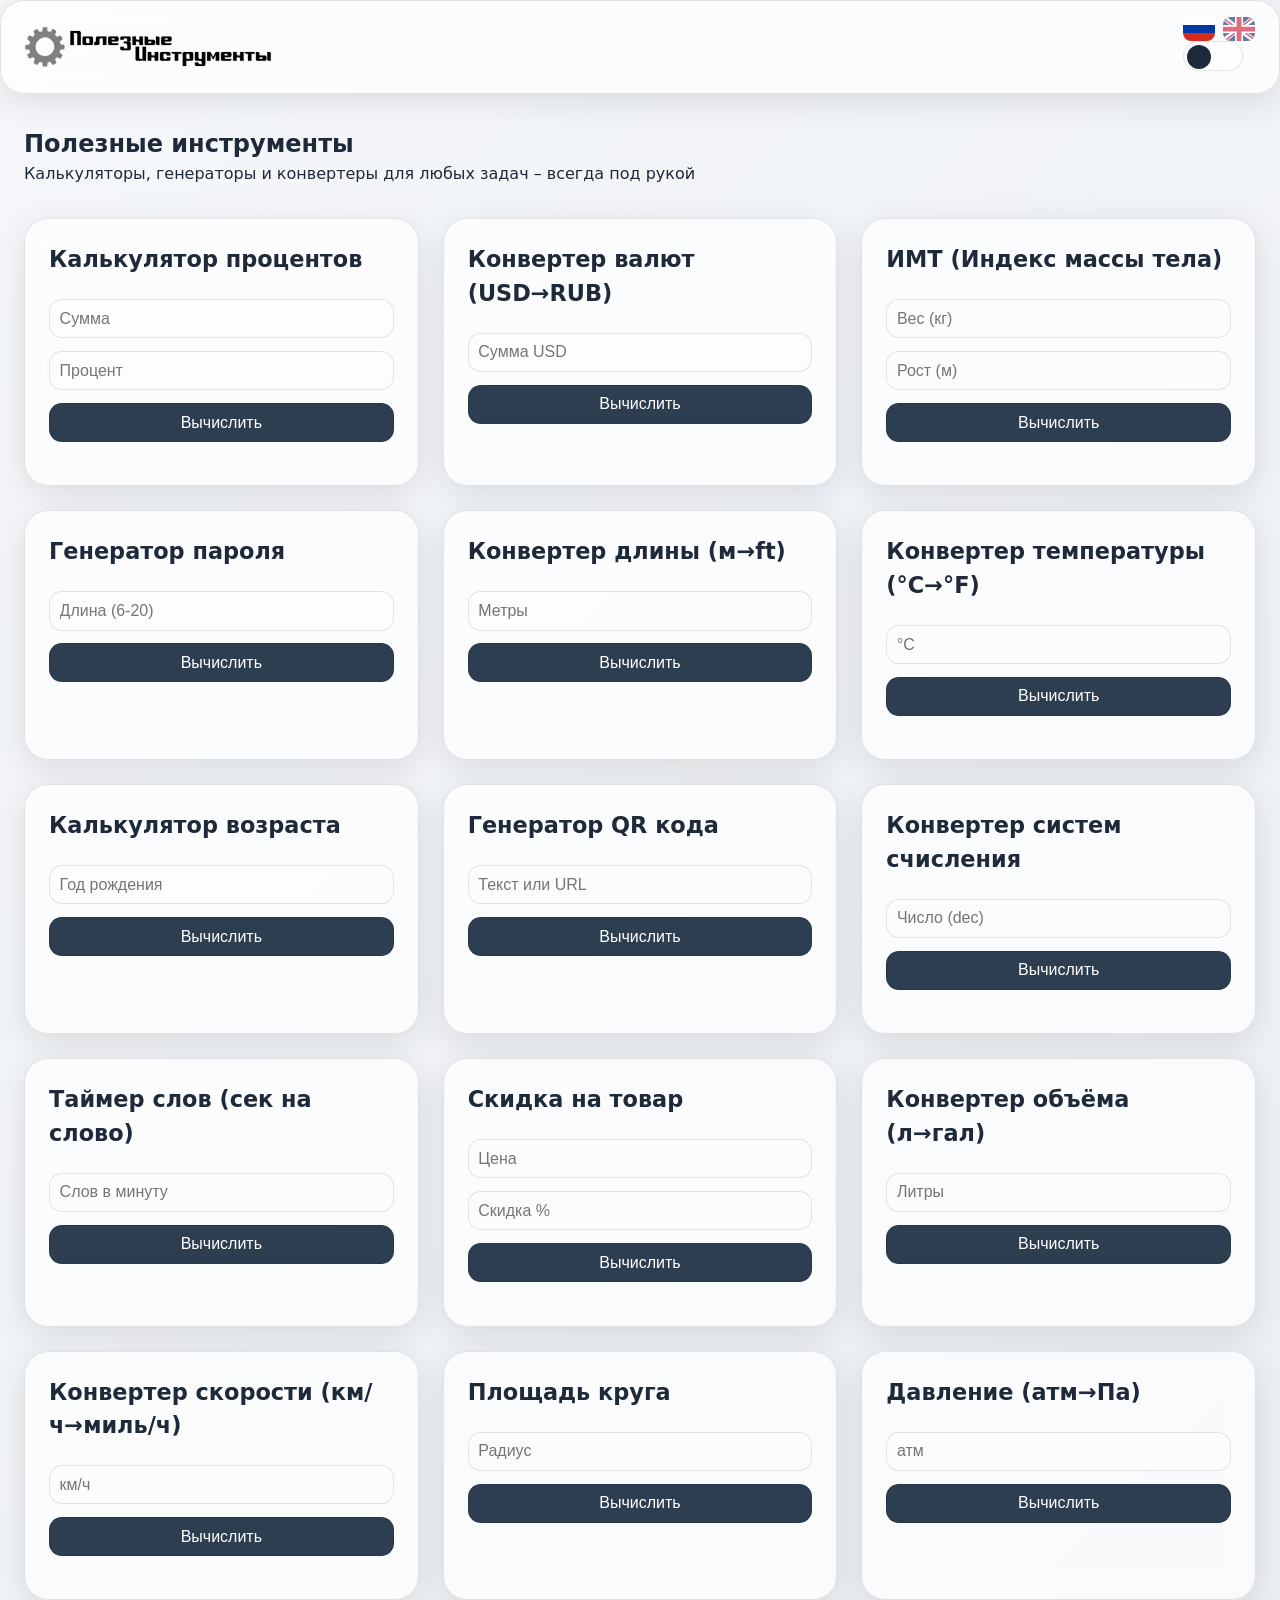
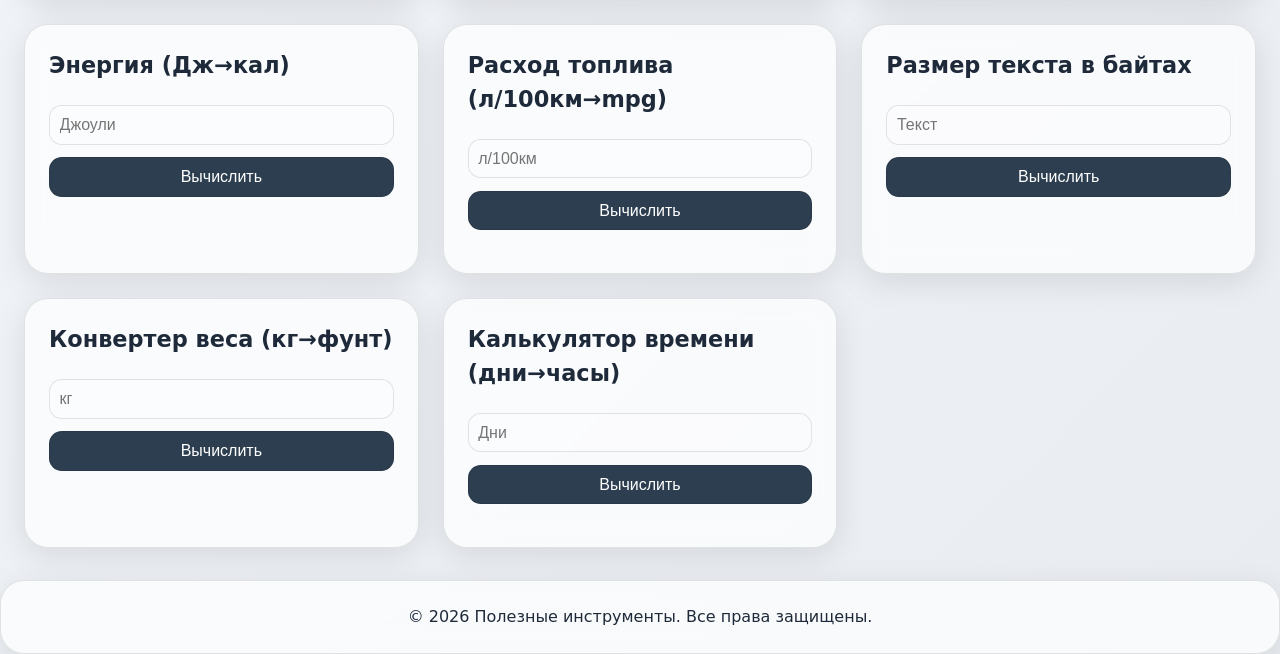
==== index.html @ dfdf429e "Коммит" ====
<!DOCTYPE html>
<html lang="ru">
<head>
    <meta charset="UTF-8">
    <meta name="viewport" content="width=device-width, initial-scale=1.0, viewport-fit=cover">
    <title>Полезные инструменты | Калькуляторы, генераторы, конвертеры</title>
    <meta name="description" content="Бесплатные онлайн инструменты: калькулятор процентов, ИМТ, конвертер валют, генератор паролей и 20+ других.">
    <meta name="keywords" content="калькулятор, конвертер, генератор, инструменты, онлайн, ИМТ, проценты, возраст, QR код">
    <meta name="author" content="Poleznye Instrumenty">
    <meta name="robots" content="index, follow">
    <link rel="canonical" href="https://poleznyeinstrumenty.github.io/">
    <link rel="alternate" hreflang="ru" href="https://poleznyeinstrumenty.github.io/">
    <link rel="alternate" hreflang="en" href="https://poleznyeinstrumenty.github.io/en/">
    <meta property="og:title" content="Полезные инструменты">
    <meta property="og:description" content="20+ бесплатных онлайн инструментов: калькуляторы, конвертеры, генераторы.">
    <meta property="og:image" content="https://poleznyeinstrumenty.github.io/images/og-image.png">
    <meta property="og:url" content="https://poleznyeinstrumenty.github.io/">
    <meta property="og:type" content="website">
    <meta property="og:locale" content="ru_RU">
    <meta name="twitter:card" content="summary_large_image">
    <meta name="twitter:title" content="Полезные инструменты">
    <meta name="twitter:description" content="20+ онлайн инструментов для любых задач">
    <meta name="twitter:image" content="https://poleznyeinstrumenty.github.io/images/og-image.png">
    <script type="application/ld+json">
    {
      "@context": "https://schema.org",
      "@type": "WebSite",
      "name": "Полезные инструменты",
      "url": "https://poleznyeinstrumenty.github.io/",
      "inLanguage": "ru"
    }
    </script>
    <!-- 60 favicon (сокращённо, но пути правильные) -->
    <link rel="icon" type="image/png" sizes="16x16" href="images/favicon-16x16.png">
    <link rel="icon" type="image/png" sizes="32x32" href="images/favicon-32x32.png">
    <link rel="icon" type="image/x-icon" href="images/favicon.ico">
    <link rel="apple-touch-icon" sizes="180x180" href="images/apple-touch-icon-180x180.png">
    <!-- добавь сюда остальные 57 строк по аналогии -->
    <link rel="stylesheet" href="css/style.css">
</head>
<body data-theme="system">
    <header class="header glass">
        <div class="container header__inner">
            <!-- ЛОГОТИП, ССЫЛКА НА ГЛАВНУЮ -->
            <a href="/" class="logo-link" id="logo-link">
                <div class="logo">
                    <!-- Русский светлый (чёрный на белом) -->
                    <svg class="logo-svg logo-light" xmlns="http://www.w3.org/2000/svg" width="1430" height="230" viewBox="0 0 1430 230" style="height:40px; width:auto;">
                        <path fill="rgb(0,0,0)" stroke="rgb(0,0,0)" stroke-width="1" opacity="0" d="M 0 0 L 1429.5 0 L 1430 0.5 L 1430 230 L 0.5 230 L 0 229.5 L 0 0 Z M 109 1 L 105 2 L 102 5 L 101 18 L 99 25 L 87 29 L 83 28 L 73 15 L 70 12 L 53 20 L 50 24 Q 51 35 56 42 L 56 46 L 46 56 L 43 56 L 31 50 L 24 50 L 14 65 L 13 70 L 29 84 L 26 99 L 19 102 L 8 102 L 6 103 L 2 108 Q 1 118 3 126 L 6 128 L 10 129 L 18 129 L 26 131 L 30 145 L 29 148 L 17 157 L 13 162 L 21 178 L 26 181 L 29 181 L 45 173 L 54 180 L 57 186 L 50 203 L 51 208 L 67 217 L 72 216 L 84 200 L 98 203 L 100 206 L 102 225 L 108 228 Q 114 226 125 227 L 128 223 L 128 213 L 130 205 L 132 203 L 146 200 L 156 215 L 160 217 L 163 217 L 178 208 L 179 206 L 179 202 L 172 186 L 183 174 L 188 174 L 201 181 L 205 181 L 216 163 L 215 160 L 200 148 L 200 142 L 203 133 L 206 130 L 224 128 L 227 123 Q 228 112 226 105 L 222 102 L 212 102 L 205 100 Q 200 94 200 84 L 216 70 Q 213 58 206 50 L 199 50 L 187 56 L 184 56 L 173 46 L 174 40 L 179 29 L 179 23 L 163 12 L 157 13 L 146 29 L 133 26 L 129 23 L 128 6 L 127 4 L 124 1 L 109 1 Z M 261 23 L 261 104 L 281 104 L 281 104 L 281 34 L 295 34 L 297 35 L 301 42 L 301 104 L 302 104 L 321 104 L 321 31 L 320 29 Q 317 24 311 23 L 261 23 Z M 337 54 L 331 61 L 331 98 L 332 100 L 338 104 L 384 104 L 388 102 L 391 97 L 391 62 L 389 58 L 385 54 L 337 54 Z M 415 54 L 413 55 L 408 61 L 408 84 L 403 85 L 398 91 L 398 104 L 421 104 L 425 102 L 428 97 L 428 72 L 429 69 L 435 64 L 448 64 L 448 104 L 468 104 L 468 54 L 415 54 Z M 484 54 L 478 61 L 478 98 L 479 100 L 485 104 L 531 104 L 535 102 Q 539 99 538 94 L 506 94 L 502 92 Q 497 90 498 84 L 531 84 L 533 83 L 538 77 L 538 62 L 536 58 L 532 54 L 484 54 Z M 554 54 L 548 60 L 548 74 L 568 74 L 568 64 L 582 64 L 584 65 L 588 72 L 588 84 L 568 84 L 568 94 L 581 94 L 583 95 L 588 102 L 588 124 L 575 124 L 573 123 L 568 118 L 568 114 L 548 114 L 548 128 L 549 130 L 555 134 L 601 134 L 605 132 L 608 127 L 608 92 L 606 88 L 600 84 L 603 83 L 608 77 L 608 62 L 607 59 L 602 54 L 554 54 Z M 618 54 L 618 104 L 638 104 L 638 84 L 651 84 L 655 86 L 658 92 L 658 104 L 678 104 L 678 54 L 658 54 L 658 74 L 646 74 L 642 72 L 638 68 L 638 54 L 618 54 Z M 688 54 L 688 99 L 689 101 L 694 104 L 741 104 L 745 102 L 748 97 L 748 81 L 747 79 L 742 74 L 708 74 L 708 62 L 707 59 L 703 54 L 688 54 Z M 753 54 L 753 97 L 755 101 L 761 104 L 773 104 L 773 61 L 772 59 L 767 54 L 753 54 Z M 789 54 L 783 61 L 783 98 L 784 100 L 790 104 L 836 104 L 840 102 Q 844 99 843 94 L 811 94 L 807 92 Q 802 90 803 84 L 836 84 L 838 83 L 843 77 L 843 62 L 841 58 L 837 54 L 789 54 Z M 636 113 L 636 188 L 637 190 L 643 194 L 669 194 L 671 193 L 676 187 L 676 194 L 696 194 L 696 194 L 696 113 L 677 113 L 676 114 L 676 184 L 664 184 L 661 183 L 656 178 L 656 114 L 656 113 L 636 113 Z M 706 144 L 706 194 L 726 194 L 726 174 L 739 174 L 743 176 L 746 182 L 746 194 L 766 194 L 766 144 L 746 144 L 746 164 L 734 164 L 730 162 L 726 158 L 726 144 L 706 144 Z M 782 144 L 776 151 L 776 188 L 777 190 L 783 194 L 829 194 L 833 192 L 836 187 L 836 174 L 816 174 L 816 184 L 804 184 L 800 182 L 796 178 L 796 154 L 810 154 L 813 156 L 816 162 L 817 164 L 836 164 L 836 152 L 834 148 L 830 144 L 782 144 Z M 841 144 L 842 149 L 850 154 L 861 154 L 861 155 L 861 194 L 881 194 L 881 154 L 902 154 L 900 148 L 896 144 L 841 144 Z M 913 144 L 907 150 L 907 224 L 927 224 L 927 194 L 960 194 L 964 192 L 967 187 L 967 152 L 966 149 L 961 144 L 913 144 Z M 977 144 L 977 188 L 978 190 L 984 194 L 1010 194 L 1012 195 L 1017 202 L 1017 214 L 1004 214 L 1002 213 L 997 208 L 997 204 L 977 204 L 977 218 L 978 220 L 984 224 L 1031 224 L 1034 222 L 1037 217 L 1037 144 L 1017 144 L 1017 184 L 1005 184 L 1001 182 L 997 178 L 997 144 L 977 144 Z M 1047 144 L 1047 194 L 1067 194 L 1068 160 L 1079 183 L 1080 184 L 1085 184 L 1096 161 L 1097 161 L 1097 194 L 1117 194 L 1117 144 L 1099 144 L 1094 149 L 1082 173 L 1069 148 L 1065 144 L 1047 144 Z M 1133 144 L 1127 151 L 1127 188 L 1128 190 L 1134 194 L 1180 194 L 1184 192 Q 1188 189 1187 184 L 1155 184 L 1151 182 Q 1146 180 1147 174 L 1180 174 L 1182 173 L 1187 167 L 1187 152 L 1185 148 L 1181 144 L 1133 144 Z M 1197 144 L 1197 194 L 1217 194 L 1217 174 L 1230 174 L 1234 176 L 1237 182 L 1237 194 L 1257 194 L 1257 144 L 1237 144 L 1237 164 L 1225 164 L 1221 162 L 1217 158 L 1217 144 L 1197 144 Z M 1262 144 L 1263 149 L 1271 154 L 1282 154 L 1282 155 L 1282 194 L 1302 194 L 1302 154 L 1323 154 L 1321 148 L 1317 144 L 1262 144 Z M 1328 144 L 1328 189 L 1329 191 L 1334 194 L 1381 194 L 1385 192 L 1388 187 L 1388 171 L 1387 169 L 1382 164 L 1348 164 L 1348 152 L 1347 149 L 1343 144 L 1328 144 Z M 1393 144 L 1393 187 L 1395 191 L 1401 194 L 1413 194 L 1413 151 L 1412 149 L 1407 144 L 1393 144 Z "/>
                        <path fill="rgb(0,0,0)" stroke="rgb(0,0,0)" stroke-width="1" opacity="0" d="M 110.5 59 L 118.5 59 L 132.5 62 Q 144.7 66.8 153 75.5 Q 162.9 85.1 167 100.5 Q 169.8 109.2 168 122.5 L 164 135.5 L 154 151 L 134.5 164 L 123.5 167 L 105.5 167 Q 84.4 162.6 73 148.5 Q 65.8 139.7 62 127.5 L 61 107.5 Q 65.1 82.1 82.5 70 L 94.5 63 L 110.5 59 Z "/>
                        <path fill="rgb(0,0,0)" stroke="rgb(0,0,0)" stroke-width="1" opacity="0" d="M 351 64 L 364.5 64 L 369 67.5 L 371 71.5 L 371 94 L 358.5 94 L 352 89.5 L 351 87.5 L 351 64 Z "/>
                        <path fill="rgb(0,0,0)" stroke="rgb(0,0,0)" stroke-width="1" opacity="0" d="M 498 64 L 511.5 64 L 516 67.5 L 518 74 L 498 74 L 498 64 Z "/>
                        <path fill="rgb(0,0,0)" stroke="rgb(0,0,0)" stroke-width="1" opacity="0" d="M 803 64 L 816.5 64 L 821 67.5 L 823 74 L 803 74 L 803 64 Z "/>
                        <path fill="rgb(0,0,0)" stroke="rgb(0,0,0)" stroke-width="1" opacity="0" d="M 708 84 L 727.5 84 L 728 86.5 L 722.5 93 L 720.5 94 L 708 94 L 708 84 Z "/>
                        <path fill="rgb(0,0,0)" stroke="rgb(0,0,0)" stroke-width="1" opacity="0" d="M 927 154 L 940.5 154 L 945 157.5 L 947 161.5 L 947 184 L 934.5 184 L 928 179.5 L 927 177.5 L 927 154 Z "/>
                        <path fill="rgb(0,0,0)" stroke="rgb(0,0,0)" stroke-width="1" opacity="0" d="M 1147 154 L 1160.5 154 L 1165 157.5 L 1167 164 L 1147 164 L 1147 154 Z "/>
                        <path fill="rgb(0,0,0)" stroke="rgb(0,0,0)" stroke-width="1" opacity="0" d="M 1348 174 L 1367.5 174 L 1368 176.5 L 1362.5 183 L 1360.5 184 L 1348 184 L 1348 174 Z "/>
                        <path fill="rgb(127,127,127)" stroke="rgb(127,127,127)" stroke-width="1" opacity="0.9882352941176471" d="M 108.5 1 L 123.5 1 L 127 3.5 L 129 22.5 L 130 25 L 145.5 29 Q 153.1 22.5 157 13 L 162.5 12 L 179 22.5 L 179 28.5 L 174 39.5 L 173 45.5 L 183.5 56 L 186.5 56 L 199.5 50 L 204.5 50 L 207 51 L 216 68.5 L 209.5 76 L 200 83.5 Q 199.9 95.1 205.5 101 L 220.5 102 L 226 104.5 Q 228.4 111.6 227 122.5 L 223.5 128 L 211.5 129 L 203 131 L 200 141.5 L 200 147.5 L 215 159.5 L 216 162.5 L 204.5 181 L 200.5 181 L 187.5 174 L 182.5 174 L 172 185.5 L 179 201.5 L 179 205.5 L 178 208 L 162.5 217 L 159.5 217 L 156 214.5 L 145.5 200 L 131.5 203 L 130 204.5 L 128 212.5 L 128 222.5 L 124.5 227 Q 113.8 225.3 107.5 228 L 102 224.5 L 100 205.5 L 97.5 203 L 83.5 200 L 71.5 216 L 66.5 217 L 51 208 L 50 202.5 L 57 184.5 L 53.5 180 L 44.5 173 L 28.5 181 L 25.5 181 L 21 177.5 L 13 161.5 L 16.5 157 L 29 147.5 L 30 144.5 L 24.5 130 L 9.5 129 L 5.5 128 L 3 125.5 Q 0.6 118.4 2 107.5 L 5.5 103 L 18.5 102 L 26 98.5 L 29 88.5 L 29 83.5 L 13 69.5 L 22 51 Q 24.4 49.3 30.5 50 L 42.5 56 L 45.5 56 L 55 48 L 56 41.5 Q 51 34.5 50 23.5 L 51 21 L 69.5 12 L 73 14.5 L 83.5 29 L 94.5 27 L 99 24.5 L 101 17.5 L 102 4.5 L 104.5 2 L 108.5 1 Z M 110 59 L 97 62 L 80 72 Q 65 84 61 107 L 62 128 Q 66 140 73 149 Q 84 163 106 167 L 124 167 L 135 164 L 154 151 L 165 134 L 168 123 Q 170 109 167 101 Q 163 85 153 76 Q 145 67 133 62 L 120 59 L 110 59 Z "/>
                        <path fill="rgb(0,0,0)" stroke="rgb(0,0,0)" stroke-width="1" opacity="1" d="M 261 23 L 310.5 23 Q 317.1 23.9 320 28.5 L 321 30.5 L 321 104 L 301.5 104 L 301 103.5 L 301 41.5 L 296.5 35 L 294.5 34 L 281 34 L 281 103.5 L 280.5 104 L 261 104 L 261 23 Z "/>
                        <path fill="rgb(0,0,0)" stroke="rgb(0,0,0)" stroke-width="1" opacity="1" d="M 336.5 54 L 384.5 54 L 389 57.5 L 391 61.5 L 391 96.5 L 387.5 102 L 383.5 104 L 337.5 104 L 332 99.5 L 331 97.5 L 331 60.5 L 336.5 54 Z M 351 64 L 351 88 L 352 90 L 359 94 L 371 94 L 371 72 L 369 68 L 365 64 L 351 64 Z "/>
                        <path fill="rgb(0,0,0)" stroke="rgb(0,0,0)" stroke-width="1" opacity="1" d="M 414.5 54 L 468 54 L 468 104 L 448 104 L 448 64 L 434.5 64 L 429 68.5 L 428 71.5 L 428 96.5 L 424.5 102 L 420.5 104 L 398 104 L 398 90.5 L 402.5 85 L 408 84 L 408 60.5 L 412.5 55 L 414.5 54 Z "/>
                        <path fill="rgb(0,0,0)" stroke="rgb(0,0,0)" stroke-width="1" opacity="1" d="M 483.5 54 L 531.5 54 L 536 57.5 L 538 61.5 L 538 76.5 L 532.5 83 L 530.5 84 L 498 84 Q 497.1 89.9 501.5 92 L 505.5 94 L 538 94 Q 538.6 99.3 534.5 102 L 530.5 104 L 484.5 104 L 479 99.5 L 478 97.5 L 478 60.5 L 483.5 54 Z M 498 64 L 498 74 L 518 74 L 516 68 L 512 64 L 498 64 Z "/>
                        <path fill="rgb(0,0,0)" stroke="rgb(0,0,0)" stroke-width="1" opacity="1" d="M 553.5 54 L 601.5 54 L 607 58.5 L 608 61.5 L 608 76.5 L 602.5 83 L 600 83.5 L 606 87.5 L 608 91.5 L 608 126.5 L 604.5 132 L 600.5 134 L 554.5 134 L 549 129.5 L 548 127.5 L 548 114 L 567.5 114 L 568 117.5 L 572.5 123 L 574.5 124 L 588 124 L 588 101.5 L 582.5 95 L 580.5 94 L 568 94 L 568 84 L 588 84 L 588 71.5 L 583.5 65 L 581.5 64 L 568 64 L 568 74 L 548 74 L 548 59.5 L 553.5 54 Z "/>
                        <path fill="rgb(0,0,0)" stroke="rgb(0,0,0)" stroke-width="1" opacity="1" d="M 618 54 L 638 54 L 638 67.5 L 641.5 72 L 645.5 74 L 658 74 L 658 54 L 678 54 L 678 104 L 658 104 L 658 91.5 L 655 86 L 650.5 84 L 638 84 L 638 104 L 618 104 L 618 54 Z "/>
                        <path fill="rgb(0,0,0)" stroke="rgb(0,0,0)" stroke-width="1" opacity="1" d="M 688 54 L 702.5 54 L 707 58.5 L 708 61.5 L 708 74 L 741.5 74 L 747 78.5 L 748 80.5 L 748 96.5 L 744.5 102 L 740.5 104 L 693.5 104 L 689 100.5 L 688 98.5 L 688 54 Z M 708 84 L 708 94 L 721 94 L 723 93 L 728 87 L 728 84 L 708 84 Z "/>
                        <path fill="rgb(0,0,0)" stroke="rgb(0,0,0)" stroke-width="1" opacity="1" d="M 753 54 L 766.5 54 L 772 58.5 L 773 60.5 L 773 104 L 760.5 104 L 755 101 L 753 96.5 L 753 54 Z "/>
                        <path fill="rgb(0,0,0)" stroke="rgb(0,0,0)" stroke-width="1" opacity="1" d="M 788.5 54 L 836.5 54 L 841 57.5 L 843 61.5 L 843 76.5 L 837.5 83 L 835.5 84 L 803 84 Q 802.1 89.9 806.5 92 L 810.5 94 L 843 94 Q 843.6 99.3 839.5 102 L 835.5 104 L 789.5 104 L 784 99.5 L 783 97.5 L 783 60.5 L 788.5 54 Z M 803 64 L 803 74 L 823 74 L 821 68 L 817 64 L 803 64 Z "/>
                        <path fill="rgb(0,0,0)" stroke="rgb(0,0,0)" stroke-width="1" opacity="1" d="M 79.5 72 L 75.5 77 L 79.5 72 Z "/>
                        <path fill="rgb(0,0,0)" stroke="rgb(0,0,0)" stroke-width="1" opacity="1" d="M 636 113 L 655.5 113 L 656 113.5 L 656 177.5 L 660.5 183 L 663.5 184 L 676 184 L 676 113.5 L 676.5 113 L 696 113 L 696 193.5 L 695.5 194 L 676 194 L 675.5 187 L 670.5 193 L 668.5 194 L 642.5 194 L 637 189.5 L 636 187.5 L 636 113 Z "/>
                        <path fill="rgb(0,0,0)" stroke="rgb(0,0,0)" stroke-width="1" opacity="1" d="M 706 144 L 726 144 L 726 157.5 L 729.5 162 L 733.5 164 L 746 164 L 746 144 L 766 144 L 766 194 L 746 194 L 746 181.5 L 743 176 L 738.5 174 L 726 174 L 726 194 L 706 194 L 706 144 Z "/>
                        <path fill="rgb(0,0,0)" stroke="rgb(0,0,0)" stroke-width="1" opacity="1" d="M 781.5 144 L 829.5 144 L 834 147.5 L 836 151.5 L 836 164 L 816.5 164 L 816 161.5 L 812.5 156 L 809.5 154 L 796 154 L 796 177.5 L 799.5 182 L 803.5 184 L 816 184 L 816 174 L 836 174 L 836 186.5 L 832.5 192 L 828.5 194 L 782.5 194 L 777 189.5 L 776 187.5 L 776 150.5 L 781.5 144 Z "/>
                        <path fill="rgb(0,0,0)" stroke="rgb(0,0,0)" stroke-width="1" opacity="1" d="M 841 144 L 895.5 144 L 900 147.5 L 902 154 L 881 154 L 881 194 L 861 194 L 861 154.5 L 860.5 154 L 849.5 154 L 842 148.5 L 841 144 Z "/>
                        <path fill="rgb(0,0,0)" stroke="rgb(0,0,0)" stroke-width="1" opacity="1" d="M 912.5 144 L 960.5 144 L 966 148.5 L 967 151.5 L 967 186.5 L 964 192 L 959.5 194 L 927 194 L 927 224 L 907 224 L 907 149.5 L 912.5 144 Z M 927 154 L 927 178 L 928 180 L 935 184 L 947 184 L 947 162 L 945 158 L 941 154 L 927 154 Z "/>
                        <path fill="rgb(0,0,0)" stroke="rgb(0,0,0)" stroke-width="1" opacity="1" d="M 977 144 L 997 144 L 997 177.5 L 1000.5 182 L 1004.5 184 L 1017 184 L 1017 144 L 1037 144 L 1037 216.5 L 1033.5 222 L 1030.5 224 L 983.5 224 L 978 219.5 L 977 217.5 L 977 204 L 996.5 204 L 997 207.5 L 1001.5 213 L 1003.5 214 L 1017 214 L 1017 201.5 L 1011.5 195 L 1009.5 194 L 983.5 194 L 978 189.5 L 977 187.5 L 977 144 Z "/>
                        <path fill="rgb(0,0,0)" stroke="rgb(0,0,0)" stroke-width="1" opacity="1" d="M 1047 144 L 1064.5 144 L 1069 147.5 L 1081.5 173 L 1094 148.5 L 1098.5 144 L 1117 144 L 1117 194 L 1097 194 L 1097 160.5 L 1096 160.5 L 1085 184 L 1079.5 184 L 1079 182.5 L 1067.5 160 L 1067 194 L 1047 194 L 1047 144 Z "/>
                        <path fill="rgb(0,0,0)" stroke="rgb(0,0,0)" stroke-width="1" opacity="1" d="M 1132.5 144 L 1180.5 144 L 1185 147.5 L 1187 151.5 L 1187 166.5 L 1181.5 173 L 1179.5 174 L 1147 174 Q 1146.1 179.9 1150.5 182 L 1154.5 184 L 1187 184 Q 1187.6 189.3 1183.5 192 L 1179.5 194 L 1133.5 194 L 1128 189.5 L 1127 187.5 L 1127 150.5 L 1132.5 144 Z M 1147 154 L 1147 164 L 1167 164 L 1165 158 L 1161 154 L 1147 154 Z "/>
                        <path fill="rgb(0,0,0)" stroke="rgb(0,0,0)" stroke-width="1" opacity="1" d="M 1197 144 L 1217 144 L 1217 157.5 L 1220.5 162 L 1224.5 164 L 1237 164 L 1237 144 L 1257 144 L 1257 194 L 1237 194 L 1237 181.5 L 1234 176 L 1229.5 174 L 1217 174 L 1217 194 L 1197 194 L 1197 144 Z "/>
                        <path fill="rgb(0,0,0)" stroke="rgb(0,0,0)" stroke-width="1" opacity="1" d="M 1262 144 L 1316.5 144 L 1321 147.5 L 1323 154 L 1302 154 L 1302 194 L 1282 194 L 1282 154.5 L 1281.5 154 L 1270.5 154 L 1263 148.5 L 1262 144 Z "/>
                        <path fill="rgb(0,0,0)" stroke="rgb(0,0,0)" stroke-width="1" opacity="1" d="M 1328 144 L 1342.5 144 L 1347 148.5 L 1348 151.5 L 1348 164 L 1381.5 164 L 1387 168.5 L 1388 170.5 L 1388 186.5 L 1384.5 192 L 1380.5 194 L 1333.5 194 L 1329 190.5 L 1328 188.5 L 1328 144 Z M 1348 174 L 1348 184 L 1361 184 L 1363 183 L 1368 177 L 1368 174 L 1348 174 Z "/>
                        <path fill="rgb(0,0,0)" stroke="rgb(0,0,0)" stroke-width="1" opacity="1" d="M 1393 144 L 1406.5 144 L 1412 148.5 L 1413 150.5 L 1413 194 L 1400.5 194 L 1395 191 L 1393 186.5 L 1393 144 Z "/>
                    </svg>
                    <!-- Русский тёмный (белый на тёмном) -->
                    <svg class="logo-svg logo-dark" xmlns="http://www.w3.org/2000/svg" width="1430" height="230" viewBox="0 0 1430 230" style="height:40px; width:auto;">
                        <path fill="rgb(0,0,0)" stroke="rgb(0,0,0)" stroke-width="1" opacity="0" d="M 0 0 L 1429.5 0 L 1430 0.5 L 1430 230 L 0.5 230 L 0 229.5 L 0 0 Z M 109 1 L 105 2 L 102 5 L 101 18 L 99 25 L 95 27 L 84 29 L 73 15 L 70 12 L 53 20 L 50 24 Q 51 35 56 42 L 55 48 L 46 56 L 43 56 L 31 50 L 24 50 L 18 58 L 13 70 L 29 84 L 29 89 L 26 99 L 19 102 L 8 102 L 6 103 L 2 108 Q 1 118 3 126 L 6 128 L 10 129 L 18 129 L 26 131 L 30 145 L 29 148 L 17 157 L 13 162 L 21 178 L 26 181 L 29 181 L 45 173 L 54 180 L 57 186 L 50 203 L 51 208 L 67 217 L 72 216 L 84 200 L 98 203 L 100 206 L 102 225 L 108 228 Q 114 225 125 227 L 128 223 L 128 213 L 130 205 L 132 203 L 146 200 L 156 215 L 160 217 L 163 217 L 178 208 L 179 206 L 179 202 L 172 186 L 183 174 L 188 174 L 201 181 L 205 181 L 216 163 L 215 160 L 200 148 L 200 142 L 203 131 L 212 129 L 224 128 L 227 123 Q 228 112 226 105 L 221 102 L 206 101 Q 200 95 200 84 L 210 76 L 216 69 L 206 50 L 200 50 L 187 56 L 184 56 L 173 46 L 174 40 L 179 29 L 179 23 L 163 12 L 157 13 L 146 29 L 130 25 L 129 23 L 127 4 L 124 1 L 109 1 Z M 261 23 L 261 104 L 281 104 L 281 104 L 281 34 L 295 34 L 297 35 L 301 42 L 301 104 L 302 104 L 321 104 L 321 31 L 320 29 Q 317 24 311 23 L 261 23 Z M 337 54 L 331 61 L 331 98 L 332 100 L 338 104 L 384 104 L 388 102 L 391 97 L 391 62 L 389 58 L 385 54 L 337 54 Z M 415 54 L 413 55 L 408 61 L 408 84 L 403 85 L 398 91 L 398 104 L 421 104 L 425 102 L 428 97 L 428 72 L 429 69 L 435 64 L 448 64 L 448 104 L 468 104 L 468 54 L 415 54 Z M 484 54 L 478 61 L 478 98 L 479 100 L 485 104 L 531 104 L 535 102 Q 539 99 538 94 L 506 94 L 502 92 Q 497 90 498 84 L 531 84 L 533 83 L 538 77 L 538 62 L 536 58 L 532 54 L 484 54 Z M 554 54 L 548 60 L 548 74 L 568 74 L 568 64 L 582 64 L 584 65 L 588 72 L 588 84 L 568 84 L 568 94 L 581 94 L 583 95 L 588 102 L 588 124 L 575 124 L 573 123 L 568 118 L 568 114 L 548 114 L 548 128 L 549 130 L 555 134 L 601 134 L 605 132 L 608 127 L 608 92 L 606 88 L 600 84 L 603 83 L 608 77 L 608 62 L 607 59 L 602 54 L 554 54 Z M 618 54 L 618 104 L 638 104 L 638 84 L 651 84 L 655 86 L 658 92 L 658 104 L 678 104 L 678 54 L 658 54 L 658 74 L 646 74 L 642 72 L 638 68 L 638 54 L 618 54 Z M 688 54 L 688 99 L 689 101 L 694 104 L 741 104 L 745 102 L 748 97 L 748 81 L 747 79 L 742 74 L 708 74 L 708 62 L 707 59 L 703 54 L 688 54 Z M 753 54 L 753 97 L 755 101 L 761 104 L 773 104 L 773 61 L 772 59 L 767 54 L 753 54 Z M 789 54 L 783 61 L 783 98 L 784 100 L 790 104 L 836 104 L 840 102 Q 844 99 843 94 L 811 94 L 807 92 Q 802 90 803 84 L 836 84 L 838 83 L 843 77 L 843 62 L 841 58 L 837 54 L 789 54 Z M 636 113 L 636 188 L 637 190 L 643 194 L 669 194 L 671 193 L 676 187 L 676 194 L 696 194 L 696 194 L 696 113 L 677 113 L 676 114 L 676 184 L 664 184 L 661 183 L 656 178 L 656 114 L 656 113 L 636 113 Z M 706 144 L 706 194 L 726 194 L 726 174 L 739 174 L 743 176 L 746 182 L 746 194 L 766 194 L 766 144 L 746 144 L 746 164 L 734 164 L 730 162 L 726 158 L 726 144 L 706 144 Z M 782 144 L 776 151 L 776 188 L 777 190 L 783 194 L 829 194 L 833 192 L 836 187 L 836 174 L 816 174 L 816 184 L 804 184 L 800 182 L 796 178 L 796 154 L 810 154 L 813 156 L 816 162 L 817 164 L 836 164 L 836 152 L 834 148 L 830 144 L 782 144 Z M 841 144 L 842 149 L 850 154 L 861 154 L 861 155 L 861 194 L 881 194 L 881 154 L 902 154 L 900 148 L 896 144 L 841 144 Z M 913 144 L 907 150 L 907 224 L 927 224 L 927 194 L 960 194 L 964 192 L 967 187 L 967 152 L 966 149 L 961 144 L 913 144 Z M 977 144 L 977 188 L 978 190 L 984 194 L 1010 194 L 1012 195 L 1017 202 L 1017 214 L 1004 214 L 1002 213 L 997 208 L 997 204 L 977 204 L 977 218 L 978 220 L 984 224 L 1031 224 L 1034 222 L 1037 217 L 1037 144 L 1017 144 L 1017 184 L 1005 184 L 1001 182 L 997 178 L 997 144 L 977 144 Z M 1047 144 L 1047 194 L 1067 194 L 1068 160 L 1079 183 L 1080 184 L 1085 184 L 1096 161 L 1097 161 L 1097 194 L 1117 194 L 1117 144 L 1099 144 L 1094 149 L 1082 173 L 1069 148 L 1065 144 L 1047 144 Z M 1133 144 L 1127 151 L 1127 188 L 1128 190 L 1134 194 L 1180 194 L 1184 192 Q 1188 189 1187 184 L 1155 184 L 1151 182 Q 1146 180 1147 174 L 1180 174 L 1182 173 L 1187 167 L 1187 152 L 1185 148 L 1181 144 L 1133 144 Z M 1197 144 L 1197 194 L 1217 194 L 1217 174 L 1230 174 L 1234 176 L 1237 182 L 1237 194 L 1257 194 L 1257 144 L 1237 144 L 1237 164 L 1225 164 L 1221 162 L 1217 158 L 1217 144 L 1197 144 Z M 1262 144 L 1263 149 L 1271 154 L 1282 154 L 1282 155 L 1282 194 L 1302 194 L 1302 154 L 1323 154 L 1321 148 L 1317 144 L 1262 144 Z M 1328 144 L 1328 189 L 1329 191 L 1334 194 L 1381 194 L 1385 192 L 1388 187 L 1388 171 L 1387 169 L 1382 164 L 1348 164 L 1348 152 L 1347 149 L 1343 144 L 1328 144 Z M 1393 144 L 1393 187 L 1395 191 L 1401 194 L 1413 194 L 1413 151 L 1412 149 L 1407 144 L 1393 144 Z "/>
                        <path fill="rgb(0,0,0)" stroke="rgb(0,0,0)" stroke-width="1" opacity="0" d="M 110.5 59 L 118.5 59 L 132.5 62 Q 144.7 66.8 153 75.5 Q 162.9 85.1 167 100.5 Q 169.8 109.2 168 122.5 L 165 133.5 L 154 151 L 134.5 164 L 123.5 167 L 105.5 167 Q 84.4 162.6 73 148.5 Q 65.6 139.9 62 127.5 L 61 106.5 Q 65.2 84.2 79.5 72 L 96.5 62 L 110.5 59 Z "/>
                        <path fill="rgb(0,0,0)" stroke="rgb(0,0,0)" stroke-width="1" opacity="0" d="M 351 64 L 364.5 64 L 369 67.5 L 371 71.5 L 371 94 L 358.5 94 L 352 89.5 L 351 87.5 L 351 64 Z "/>
                        <path fill="rgb(0,0,0)" stroke="rgb(0,0,0)" stroke-width="1" opacity="0" d="M 498 64 L 511.5 64 L 516 67.5 L 518 74 L 498 74 L 498 64 Z "/>
                        <path fill="rgb(0,0,0)" stroke="rgb(0,0,0)" stroke-width="1" opacity="0" d="M 803 64 L 816.5 64 L 821 67.5 L 823 74 L 803 74 L 803 64 Z "/>
                        <path fill="rgb(0,0,0)" stroke="rgb(0,0,0)" stroke-width="1" opacity="0" d="M 708 84 L 727.5 84 L 728 86.5 L 722.5 93 L 720.5 94 L 708 94 L 708 84 Z "/>
                        <path fill="rgb(0,0,0)" stroke="rgb(0,0,0)" stroke-width="1" opacity="0" d="M 927 154 L 940.5 154 L 945 157.5 L 947 161.5 L 947 184 L 934.5 184 L 928 179.5 L 927 177.5 L 927 154 Z "/>
                        <path fill="rgb(0,0,0)" stroke="rgb(0,0,0)" stroke-width="1" opacity="0" d="M 1147 154 L 1160.5 154 L 1165 157.5 L 1167 164 L 1147 164 L 1147 154 Z "/>
                        <path fill="rgb(0,0,0)" stroke="rgb(0,0,0)" stroke-width="1" opacity="0" d="M 1348 174 L 1367.5 174 L 1368 176.5 L 1362.5 183 L 1360.5 184 L 1348 184 L 1348 174 Z "/>
                        <path fill="rgb(128,128,128)" stroke="rgb(128,128,128)" stroke-width="1" opacity="0.996078431372549" d="M 108.5 1 L 123.5 1 L 127 3.5 L 129 22.5 L 130 25 L 145.5 29 L 157 13 L 162.5 12 L 179 22.5 L 179 28.5 L 174 39.5 L 173 45.5 L 183.5 56 L 186.5 56 L 199.5 50 L 205.5 50 L 216 68.5 L 209.5 76 L 200 83.5 Q 199.9 95.1 205.5 101 L 220.5 102 L 226 104.5 Q 228.4 111.6 227 122.5 L 223.5 128 L 211.5 129 L 203 131 L 200 141.5 L 200 147.5 L 215 159.5 L 216 162.5 L 204.5 181 L 200.5 181 L 187.5 174 L 182.5 174 L 172 185.5 L 179 201.5 L 179 205.5 L 178 208 L 162.5 217 L 159.5 217 L 156 214.5 L 145.5 200 L 131.5 203 L 130 204.5 L 128 212.5 L 128 222.5 L 124.5 227 Q 113.8 225.3 107.5 228 L 102 224.5 L 100 205.5 L 97.5 203 L 83.5 200 L 71.5 216 L 66.5 217 L 51 208 L 50 202.5 L 57 185.5 L 53.5 180 L 44.5 173 L 28.5 181 L 25.5 181 L 21 177.5 L 13 161.5 L 16.5 157 L 29 147.5 L 30 144.5 L 26 131 L 17.5 129 L 9.5 129 L 5.5 128 L 3 125.5 Q 0.6 118.4 2 107.5 L 5.5 103 L 7.5 102 L 18.5 102 L 26 98.5 L 29 88.5 L 29 83.5 L 13 69.5 L 18 57.5 L 23.5 50 L 30.5 50 L 42.5 56 L 45.5 56 L 55 48 L 56 41.5 Q 51 34.5 50 23.5 L 52.5 20 L 69.5 12 L 73 14.5 L 83.5 29 L 94.5 27 L 99 24.5 L 101 17.5 L 102 4.5 L 104.5 2 L 108.5 1 Z M 111 59 L 97 62 L 80 72 Q 65 84 61 107 L 62 128 Q 66 140 73 149 Q 84 163 106 167 L 124 167 L 135 164 L 154 151 L 165 134 L 168 123 Q 170 109 167 101 Q 163 85 153 76 Q 145 67 133 62 L 119 59 L 111 59 Z "/>
                        <path fill="rgb(255,255,255)" stroke="rgb(255,255,255)" stroke-width="1" opacity="1" d="M 261 23 L 310.5 23 Q 317.1 23.9 320 28.5 L 321 30.5 L 321 104 L 301.5 104 L 301 103.5 L 301 41.5 L 296.5 35 L 294.5 34 L 281 34 L 281 103.5 L 280.5 104 L 261 104 L 261 23 Z "/>
                        <path fill="rgb(255,255,255)" stroke="rgb(255,255,255)" stroke-width="1" opacity="1" d="M 336.5 54 L 384.5 54 L 389 57.5 L 391 61.5 L 391 96.5 L 387.5 102 L 383.5 104 L 337.5 104 L 332 99.5 L 331 97.5 L 331 60.5 L 336.5 54 Z M 351 64 L 351 88 L 352 90 L 359 94 L 371 94 L 371 72 L 369 68 L 365 64 L 351 64 Z "/>
                        <path fill="rgb(255,255,255)" stroke="rgb(255,255,255)" stroke-width="1" opacity="1" d="M 414.5 54 L 468 54 L 468 104 L 448 104 L 448 64 L 434.5 64 L 429 68.5 L 428 71.5 L 428 96.5 L 424.5 102 L 420.5 104 L 398 104 L 398 90.5 L 402.5 85 L 408 84 L 408 60.5 L 412.5 55 L 414.5 54 Z "/>
                        <path fill="rgb(255,255,255)" stroke="rgb(255,255,255)" stroke-width="1" opacity="1" d="M 483.5 54 L 531.5 54 L 536 57.5 L 538 61.5 L 538 76.5 L 532.5 83 L 530.5 84 L 498 84 Q 497.1 89.9 501.5 92 L 505.5 94 L 538 94 Q 538.6 99.3 534.5 102 L 530.5 104 L 484.5 104 L 479 99.5 L 478 97.5 L 478 60.5 L 483.5 54 Z M 498 64 L 498 74 L 518 74 L 516 68 L 512 64 L 498 64 Z "/>
                        <path fill="rgb(255,255,255)" stroke="rgb(255,255,255)" stroke-width="1" opacity="1" d="M 553.5 54 L 601.5 54 L 607 58.5 L 608 61.5 L 608 76.5 L 602.5 83 L 600 83.5 L 606 87.5 L 608 91.5 L 608 126.5 L 604.5 132 L 600.5 134 L 554.5 134 L 549 129.5 L 548 127.5 L 548 114 L 567.5 114 L 568 117.5 L 572.5 123 L 574.5 124 L 588 124 L 588 101.5 L 582.5 95 L 580.5 94 L 568 94 L 568 84 L 588 84 L 588 71.5 L 583.5 65 L 581.5 64 L 568 64 L 568 74 L 548 74 L 548 59.5 L 553.5 54 Z "/>
                        <path fill="rgb(255,255,255)" stroke="rgb(255,255,255)" stroke-width="1" opacity="1" d="M 618 54 L 638 54 L 638 67.5 L 641.5 72 L 645.5 74 L 658 74 L 658 54 L 678 54 L 678 104 L 658 104 L 658 91.5 L 655 86 L 650.5 84 L 638 84 L 638 104 L 618 104 L 618 54 Z "/>
                        <path fill="rgb(255,255,255)" stroke="rgb(255,255,255)" stroke-width="1" opacity="1" d="M 688 54 L 702.5 54 L 707 58.5 L 708 61.5 L 708 74 L 741.5 74 L 747 78.5 L 748 80.5 L 748 96.5 L 744.5 102 L 740.5 104 L 693.5 104 L 689 100.5 L 688 98.5 L 688 54 Z M 708 84 L 708 94 L 721 94 L 723 93 L 728 87 L 728 84 L 708 84 Z "/>
                        <path fill="rgb(255,255,255)" stroke="rgb(255,255,255)" stroke-width="1" opacity="1" d="M 753 54 L 766.5 54 L 772 58.5 L 773 60.5 L 773 104 L 760.5 104 L 755 101 L 753 96.5 L 753 54 Z "/>
                        <path fill="rgb(255,255,255)" stroke="rgb(255,255,255)" stroke-width="1" opacity="1" d="M 788.5 54 L 836.5 54 L 841 57.5 L 843 61.5 L 843 76.5 L 837.5 83 L 835.5 84 L 803 84 Q 802.1 89.9 806.5 92 L 810.5 94 L 843 94 Q 843.6 99.3 839.5 102 L 835.5 104 L 789.5 104 L 784 99.5 L 783 97.5 L 783 60.5 L 788.5 54 Z M 803 64 L 803 74 L 823 74 L 821 68 L 817 64 L 803 64 Z "/>
                        <path fill="rgb(255,255,255)" stroke="rgb(255,255,255)" stroke-width="1" opacity="1" d="M 636 113 L 655.5 113 L 656 113.5 L 656 177.5 L 660.5 183 L 663.5 184 L 676 184 L 676 113.5 L 676.5 113 L 696 113 L 696 193.5 L 695.5 194 L 676 194 L 675.5 187 L 670.5 193 L 668.5 194 L 642.5 194 L 637 189.5 L 636 187.5 L 636 113 Z "/>
                        <path fill="rgb(255,255,255)" stroke="rgb(255,255,255)" stroke-width="1" opacity="1" d="M 706 144 L 726 144 L 726 157.5 L 729.5 162 L 733.5 164 L 746 164 L 746 144 L 766 144 L 766 194 L 746 194 L 746 181.5 L 743 176 L 738.5 174 L 726 174 L 726 194 L 706 194 L 706 144 Z "/>
                        <path fill="rgb(255,255,255)" stroke="rgb(255,255,255)" stroke-width="1" opacity="1" d="M 781.5 144 L 829.5 144 L 834 147.5 L 836 151.5 L 836 164 L 816.5 164 L 816 161.5 L 812.5 156 L 809.5 154 L 796 154 L 796 177.5 L 799.5 182 L 803.5 184 L 816 184 L 816 174 L 836 174 L 836 186.5 L 832.5 192 L 828.5 194 L 782.5 194 L 777 189.5 L 776 187.5 L 776 150.5 L 781.5 144 Z "/>
                        <path fill="rgb(255,255,255)" stroke="rgb(255,255,255)" stroke-width="1" opacity="1" d="M 841 144 L 895.5 144 L 900 147.5 L 902 154 L 881 154 L 881 194 L 861 194 L 861 154.5 L 860.5 154 L 849.5 154 L 842 148.5 L 841 144 Z "/>
                        <path fill="rgb(255,255,255)" stroke="rgb(255,255,255)" stroke-width="1" opacity="1" d="M 912.5 144 L 960.5 144 L 966 148.5 L 967 151.5 L 967 186.5 L 964 192 L 959.5 194 L 927 194 L 927 224 L 907 224 L 907 149.5 L 912.5 144 Z M 927 154 L 927 178 L 928 180 L 935 184 L 947 184 L 947 162 L 945 158 L 941 154 L 927 154 Z "/>
                        <path fill="rgb(255,255,255)" stroke="rgb(255,255,255)" stroke-width="1" opacity="1" d="M 977 144 L 997 144 L 997 177.5 L 1000.5 182 L 1004.5 184 L 1017 184 L 1017 144 L 1037 144 L 1037 216.5 L 1033.5 222 L 1030.5 224 L 983.5 224 L 978 219.5 L 977 217.5 L 977 204 L 996.5 204 L 997 207.5 L 1001.5 213 L 1003.5 214 L 1017 214 L 1017 201.5 L 1011.5 195 L 1009.5 194 L 983.5 194 L 978 189.5 L 977 187.5 L 977 144 Z "/>
                        <path fill="rgb(255,255,255)" stroke="rgb(255,255,255)" stroke-width="1" opacity="1" d="M 1047 144 L 1064.5 144 L 1069 147.5 L 1081.5 173 L 1094 148.5 L 1098.5 144 L 1117 144 L 1117 194 L 1097 194 L 1097 160.5 L 1096 160.5 L 1085 184 L 1079.5 184 L 1079 182.5 L 1067.5 160 L 1067 194 L 1047 194 L 1047 144 Z "/>
                        <path fill="rgb(255,255,255)" stroke="rgb(255,255,255)" stroke-width="1" opacity="1" d="M 1132.5 144 L 1180.5 144 L 1185 147.5 L 1187 151.5 L 1187 166.5 L 1181.5 173 L 1179.5 174 L 1147 174 Q 1146.1 179.9 1150.5 182 L 1154.5 184 L 1187 184 Q 1187.6 189.3 1183.5 192 L 1179.5 194 L 1133.5 194 L 1128 189.5 L 1127 187.5 L 1127 150.5 L 1132.5 144 Z M 1147 154 L 1147 164 L 1167 164 L 1165 158 L 1161 154 L 1147 154 Z "/>
                        <path fill="rgb(255,255,255)" stroke="rgb(255,255,255)" stroke-width="1" opacity="1" d="M 1197 144 L 1217 144 L 1217 157.5 L 1220.5 162 L 1224.5 164 L 1237 164 L 1237 144 L 1257 144 L 1257 194 L 1237 194 L 1237 181.5 L 1234 176 L 1229.5 174 L 1217 174 L 1217 194 L 1197 194 L 1197 144 Z "/>
                        <path fill="rgb(255,255,255)" stroke="rgb(255,255,255)" stroke-width="1" opacity="1" d="M 1262 144 L 1316.5 144 L 1321 147.5 L 1323 154 L 1302 154 L 1302 194 L 1282 194 L 1282 154.5 L 1281.5 154 L 1270.5 154 L 1263 148.5 L 1262 144 Z "/>
                        <path fill="rgb(255,255,255)" stroke="rgb(255,255,255)" stroke-width="1" opacity="1" d="M 1328 144 L 1342.5 144 L 1347 148.5 L 1348 151.5 L 1348 164 L 1381.5 164 L 1387 168.5 L 1388 170.5 L 1388 186.5 L 1384.5 192 L 1380.5 194 L 1333.5 194 L 1329 190.5 L 1328 188.5 L 1328 144 Z M 1348 174 L 1348 184 L 1361 184 L 1363 183 L 1368 177 L 1368 174 L 1348 174 Z "/>
                        <path fill="rgb(255,255,255)" stroke="rgb(255,255,255)" stroke-width="1" opacity="1" d="M 1393 144 L 1406.5 144 L 1412 148.5 L 1413 150.5 L 1413 194 L 1400.5 194 L 1395 191 L 1393 186.5 L 1393 144 Z "/>
                    </svg>
                </div>
            </a>
            <div class="header-controls">
                <div class="lang-switch">
                    <a href="/" class="lang-btn active"><svg width="32" height="24" viewBox="0 0 640 480"><path fill="#fff" d="M0 0h640v160H0z"/><path fill="#0039a6" d="M0 160h640v160H0z"/><path fill="#d52b1e" d="M0 320h640v160H0z"/></svg></a>
                    <a href="/en/" class="lang-btn"><svg width="32" height="24" viewBox="0 0 640 480"><path fill="#012169" d="M0 0h640v480H0z"/><path fill="#FFF" d="m75 0 244 181L562 0h78v62L400 241l240 178v61h-80L320 301 81 480H0v-60l239-178L0 64V0z"/><path fill="#C8102E" d="m424 281 216 159v40L369 281zm-184 20 6 35L54 480H0zM640 0v3L391 191l2-44L590 0zM0 0l239 176h-60L0 42z"/><path fill="#FFF" d="M241 0v480h160V0zM0 160v160h640V160z"/><path fill="#C8102E" d="M0 193v96h640v-96zM273 0v480h96V0z"/></svg></a>
                </div>
                <div class="theme-switch">
                    <button class="theme-toggle" aria-label="Переключить тему"><span class="toggle-slider"></span></button>
                </div>
            </div>
        </div>
    </header>
    <main class="main">
        <div class="container">
            <section class="intro">
                <h1>Полезные инструменты</h1>
                <p>Калькуляторы, генераторы и конвертеры для любых задач – всегда под рукой</p>
            </section>
            <div class="tools-grid" id="tools-grid"></div>
        </div>
    </main>
    <footer class="footer glass">
        <div class="container"><p>&copy; 2026 Полезные инструменты. Все права защищены.</p></div>
    </footer>
    <script src="js/script.js"></script>
    <script>document.addEventListener('DOMContentLoaded',()=>{initTools('ru');initTheme();});</script>
</body>
</html>
---- css/style.css ----
:root {
    --bg-gradient: linear-gradient(135deg, #f5f7fa 0%, #e9edf2 100%);
    --card-bg: rgba(255, 255, 255, 0.7);
    --text-primary: #1e2a3a;
    --text-secondary: #2c3e50;
    --border: rgba(0, 0, 0, 0.1);
    --shadow: 0 8px 32px rgba(0, 0, 0, 0.1);
    --glass-blur: blur(12px);
}

body[data-theme="dark"] {
    --bg-gradient: linear-gradient(135deg, #1a2a3a 0%, #0f1720 100%);
    --card-bg: rgba(30, 40, 50, 0.7);
    --text-primary: #f1f5f9;
    --text-secondary: #cbd5e1;
    --border: rgba(255, 255, 255, 0.1);
    --shadow: 0 8px 32px rgba(0, 0, 0, 0.3);
}

* {
    margin: 0;
    padding: 0;
    box-sizing: border-box;
    transition: background-color 0.3s ease, color 0.2s ease;
}

body {
    font-family: system-ui, -apple-system, 'Segoe UI', Roboto, 'Helvetica Neue', sans-serif;
    background: var(--bg-gradient);
    color: var(--text-primary);
    line-height: 1.5;
    min-height: 100vh;
}

.container {
    max-width: 1400px;
    margin: 0 auto;
    padding: 0 1.5rem;
}

/* Glassmorphism */
.glass, .tool-card {
    background: var(--card-bg);
    backdrop-filter: var(--glass-blur);
    -webkit-backdrop-filter: var(--glass-blur);
    border: 1px solid var(--border);
    border-radius: 1.5rem;
    box-shadow: var(--shadow);
}

.header {
    position: sticky;
    top: 0;
    z-index: 100;
    padding: 1rem 0;
    margin-bottom: 2rem;
}

.header__inner {
    display: flex;
    justify-content: space-between;
    align-items: center;
    flex-wrap: wrap;
    gap: 1rem;
}

.logo-svg {
    height: 40px;
    width: auto;
    display: none;
}
body[data-theme="light"] .logo-light,
body[data-theme="dark"] .logo-dark,
body[data-theme="system"] .logo-light {
    display: block;
}
body[data-theme="system"] .logo-dark { display: none; }
@media (prefers-color-scheme: dark) {
    body[data-theme="system"] .logo-light { display: none; }
    body[data-theme="system"] .logo-dark { display: block; }
}

/* Toggle темы */
.theme-toggle {
    background: var(--card-bg);
    border: 1px solid var(--border);
    border-radius: 2rem;
    width: 60px;
    height: 30px;
    position: relative;
    cursor: pointer;
}
.toggle-slider {
    position: absolute;
    top: 3px;
    left: 3px;
    width: 24px;
    height: 24px;
    background: var(--text-primary);
    border-radius: 50%;
    transition: transform 0.3s;
}
body[data-theme="dark"] .toggle-slider { transform: translateX(30px); }
body[data-theme="light"] .toggle-slider { transform: translateX(0); }

.lang-switch {
    display: flex;
    gap: 0.5rem;
}
.lang-btn {
    opacity: 0.6;
    transition: opacity 0.2s;
    border-radius: 8px;
    overflow: hidden;
    display: inline-flex;
}
.lang-btn.active { opacity: 1; }
.lang-btn svg { display: block; width: 32px; height: 24px; }

/* Сетка инструментов */
.tools-grid {
    display: grid;
    grid-template-columns: repeat(auto-fill, minmax(320px, 1fr));
    gap: 1.5rem;
    margin: 2rem 0;
}
.tool-card {
    padding: 1.5rem;
    transition: transform 0.2s, box-shadow 0.2s;
}
.tool-card:hover {
    transform: translateY(-4px);
    box-shadow: 0 12px 40px rgba(0, 0, 0, 0.15);
}
.tool-card h3 {
    margin-bottom: 1rem;
    font-size: 1.4rem;
}
.tool-card input, .tool-card select, .tool-card button {
    width: 100%;
    padding: 0.6rem;
    margin: 0.4rem 0;
    border-radius: 0.8rem;
    border: 1px solid var(--border);
    background: rgba(255,255,255,0.2);
    color: var(--text-primary);
    font-size: 1rem;
}
.tool-card button {
    background: #2c3e50;
    color: white;
    cursor: pointer;
    transition: background 0.2s;
}
body[data-theme="dark"] .tool-card button { background: #3b5b7a; }
.tool-card button:hover { filter: brightness(1.05); }
.result {
    margin-top: 0.8rem;
    font-weight: bold;
    word-break: break-word;
}
.footer {
    text-align: center;
    padding: 1.5rem;
    margin-top: 2rem;
}
@media (max-width: 768px) {
    .tools-grid { grid-template-columns: 1fr; }
    .header__inner { flex-direction: column; }
}
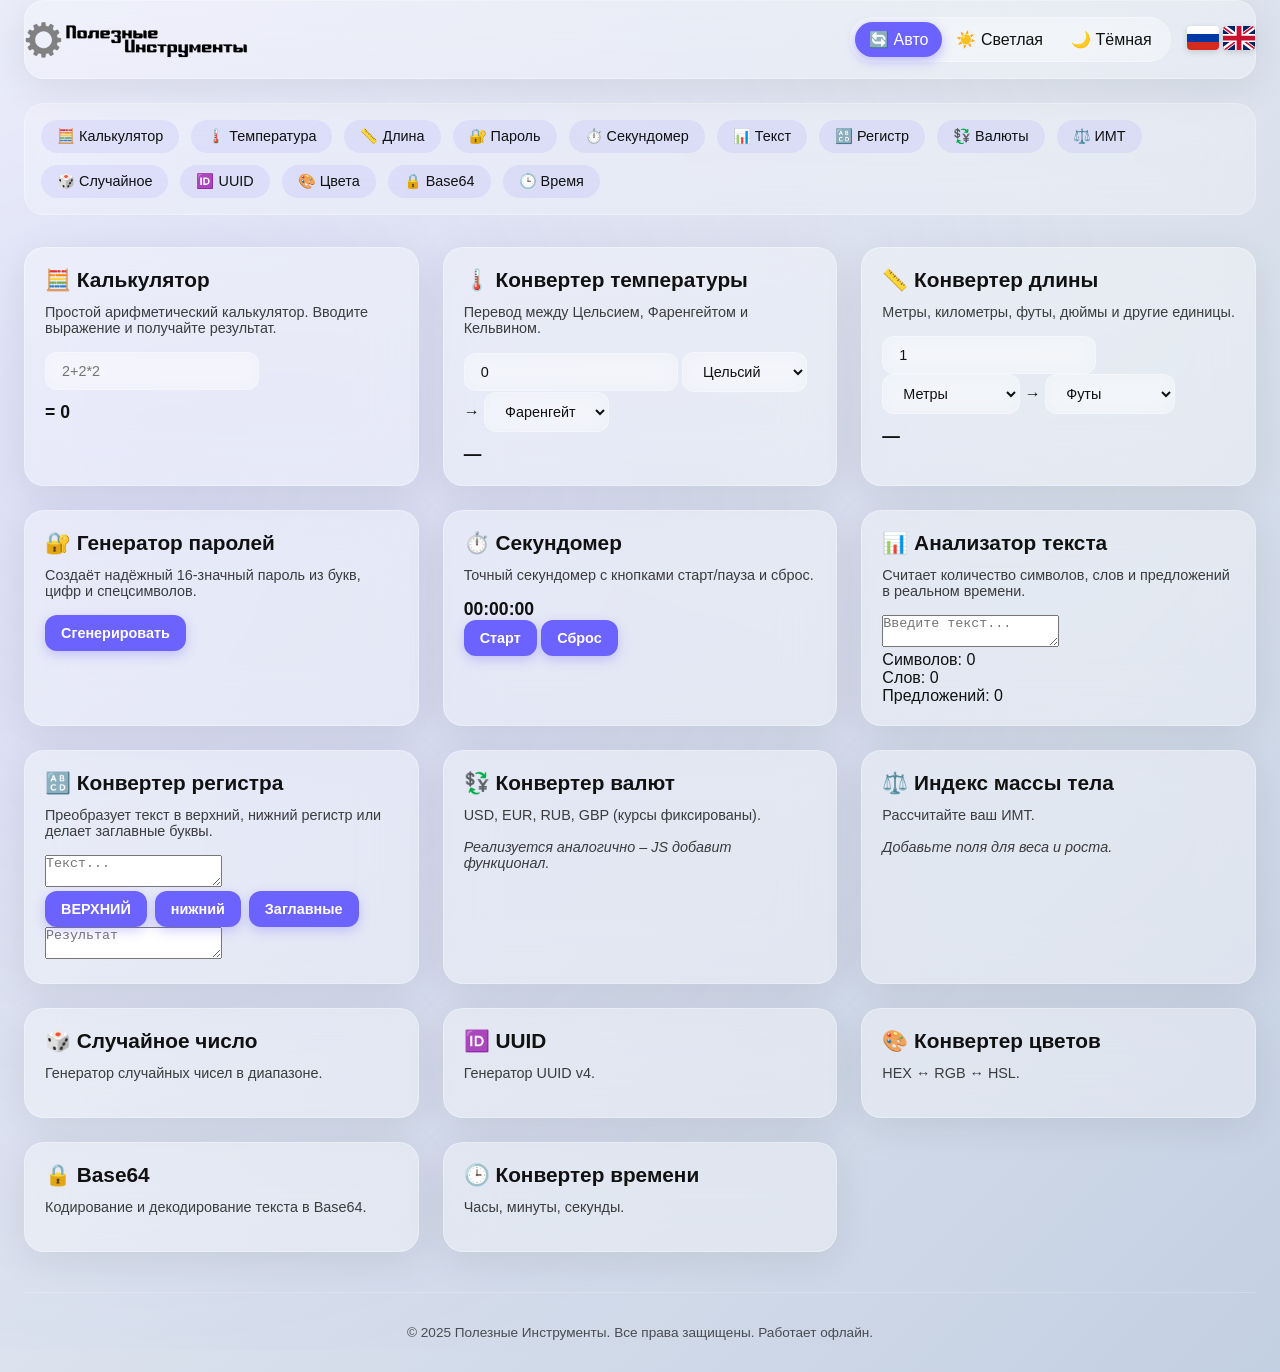
==== commit 4eb27a56: "Коммит" ====
--- a/index.html
+++ b/index.html
@@ -1,144 +1,305 @@
 <!DOCTYPE html>
 <html lang="ru">
 <head>
-    <meta charset="UTF-8">
-    <meta name="viewport" content="width=device-width, initial-scale=1.0, viewport-fit=cover">
-    <title>Полезные инструменты | Калькуляторы, генераторы, конвертеры</title>
-    <meta name="description" content="Бесплатные онлайн инструменты: калькулятор процентов, ИМТ, конвертер валют, генератор паролей и 20+ других.">
-    <meta name="keywords" content="калькулятор, конвертер, генератор, инструменты, онлайн, ИМТ, проценты, возраст, QR код">
-    <meta name="author" content="Poleznye Instrumenty">
-    <meta name="robots" content="index, follow">
-    <link rel="canonical" href="https://poleznyeinstrumenty.github.io/">
-    <link rel="alternate" hreflang="ru" href="https://poleznyeinstrumenty.github.io/">
-    <link rel="alternate" hreflang="en" href="https://poleznyeinstrumenty.github.io/en/">
-    <meta property="og:title" content="Полезные инструменты">
-    <meta property="og:description" content="20+ бесплатных онлайн инструментов: калькуляторы, конвертеры, генераторы.">
-    <meta property="og:image" content="https://poleznyeinstrumenty.github.io/images/og-image.png">
-    <meta property="og:url" content="https://poleznyeinstrumenty.github.io/">
-    <meta property="og:type" content="website">
-    <meta property="og:locale" content="ru_RU">
-    <meta name="twitter:card" content="summary_large_image">
-    <meta name="twitter:title" content="Полезные инструменты">
-    <meta name="twitter:description" content="20+ онлайн инструментов для любых задач">
-    <meta name="twitter:image" content="https://poleznyeinstrumenty.github.io/images/og-image.png">
-    <script type="application/ld+json">
+  <meta charset="UTF-8">
+  <meta name="viewport" content="width=device-width, initial-scale=1.0, viewport-fit=cover">
+  <title>Полезные Инструменты – калькуляторы, генераторы, конвертеры онлайн</title>
+  <meta name="description" content="Бесплатные онлайн инструменты: калькулятор, конвертер температур, длин, валют, генератор паролей, секундомер и многое другое. Работает без интернета.">
+  <meta name="keywords" content="калькулятор, конвертер, генератор паролей, секундомер, инструменты, онлайн, бесплатно, утилиты">
+  <meta name="author" content="PoleznyeInstrumenty">
+  <meta name="robots" content="index, follow">
+  <link rel="canonical" href="https://poleznyeinstrumenty.github.io/">
+  <link rel="alternate" hreflang="en" href="https://poleznyeinstrumenty.github.io/en/">
+  <link rel="alternate" hreflang="ru" href="https://poleznyeinstrumenty.github.io/">
+  <link rel="alternate" hreflang="x-default" href="https://poleznyeinstrumenty.github.io/">
+
+  <!-- Open Graph -->
+  <meta property="og:title" content="Полезные Инструменты – калькуляторы, генераторы, конвертеры онлайн">
+  <meta property="og:description" content="Коллекция бесплатных онлайн-инструментов: калькуляторы, конвертеры, генераторы и утилиты.">
+  <meta property="og:image" content="https://poleznyeinstrumenty.github.io/images/apple-touch-icon-180x180.png">
+  <meta property="og:image:width" content="180">
+  <meta property="og:image:height" content="180">
+  <meta property="og:url" content="https://poleznyeinstrumenty.github.io/">
+  <meta property="og:type" content="website">
+  <meta property="og:locale" content="ru_RU">
+  <meta property="og:site_name" content="Полезные Инструменты">
+
+  <!-- Twitter Card -->
+  <meta name="twitter:card" content="summary">
+  <meta name="twitter:title" content="Полезные Инструменты">
+  <meta name="twitter:description" content="Бесплатные онлайн инструменты: калькуляторы, конвертеры, генераторы паролей и многое другое.">
+  <meta name="twitter:image" content="https://poleznyeinstrumenty.github.io/images/apple-touch-icon-180x180.png">
+
+  <!-- Schema.org JSON-LD -->
+  <script type="application/ld+json">
     {
       "@context": "https://schema.org",
       "@type": "WebSite",
-      "name": "Полезные инструменты",
+      "name": "Полезные Инструменты",
       "url": "https://poleznyeinstrumenty.github.io/",
-      "inLanguage": "ru"
+      "potentialAction": {
+        "@type": "SearchAction",
+        "target": "https://poleznyeinstrumenty.github.io/?q={search_term_string}",
+        "query-input": "required name=search_term_string"
+      }
     }
-    </script>
-    <!-- 60 favicon (сокращённо, но пути правильные) -->
-    <link rel="icon" type="image/png" sizes="16x16" href="images/favicon-16x16.png">
-    <link rel="icon" type="image/png" sizes="32x32" href="images/favicon-32x32.png">
-    <link rel="icon" type="image/x-icon" href="images/favicon.ico">
-    <link rel="apple-touch-icon" sizes="180x180" href="images/apple-touch-icon-180x180.png">
-    <!-- добавь сюда остальные 57 строк по аналогии -->
-    <link rel="stylesheet" href="css/style.css">
+  </script>
+  <script type="application/ld+json">
+    {
+      "@context": "https://schema.org",
+      "@type": "Organization",
+      "name": "Полезные Инструменты",
+      "url": "https://poleznyeinstrumenty.github.io/",
+      "logo": "https://poleznyeinstrumenty.github.io/images/apple-touch-icon-180x180.png"
+    }
+  </script>
+
+  <!-- ВСЕ 60 FAVICONS (SVG основной) -->
+  <link rel="icon" type="image/svg+xml" href="/images/favicon.svg">
+  <link rel="icon" type="image/png" sizes="16x16" href="/images/favicon-16x16.png">
+  <link rel="icon" type="image/png" sizes="32x32" href="/images/favicon-32x32.png">
+  <link rel="icon" type="image/png" sizes="48x48" href="/images/favicon-48x48.png">
+  <link rel="icon" type="image/webp" sizes="16x16" href="/images/favicon-16x16.webp">
+  <link rel="icon" type="image/webp" sizes="32x32" href="/images/favicon-32x32.webp">
+  <link rel="icon" type="image/webp" sizes="48x48" href="/images/favicon-48x48.webp">
+  <link rel="icon" type="image/webp" sizes="96x96" href="/images/favicon-96x96.png">
+  <link rel="icon" type="image/x-icon" href="/images/favicon.ico">
+  <link rel="icon" type="image/x-icon" sizes="16x16" href="/images/favicon-16x16.ico">
+  <link rel="icon" type="image/x-icon" sizes="32x32" href="/images/favicon-32x32.ico">
+  <link rel="icon" type="image/x-icon" sizes="48x48" href="/images/favicon-48x48.ico">
+  <link rel="icon" type="image/x-icon" sizes="120x120" href="/images/favicon-120x120.ico">
+  <link rel="icon" type="image/x-icon" sizes="180x180" href="/images/favicon-180x180.ico">
+  <link rel="apple-touch-icon" sizes="57x57" href="/images/apple-icon-57x57.png">
+  <link rel="apple-touch-icon" sizes="60x60" href="/images/apple-icon-60x60.png">
+  <link rel="apple-touch-icon" sizes="72x72" href="/images/apple-icon-72x72.png">
+  <link rel="apple-touch-icon" sizes="76x76" href="/images/apple-icon-76x76.png">
+  <link rel="apple-touch-icon" sizes="114x114" href="/images/apple-icon-114x114.png">
+  <link rel="apple-touch-icon" sizes="120x120" href="/images/apple-icon-120x120.png">
+  <link rel="apple-touch-icon" sizes="144x144" href="/images/apple-icon-144x144.png">
+  <link rel="apple-touch-icon" sizes="152x152" href="/images/apple-icon-152x152.png">
+  <link rel="apple-touch-icon" sizes="180x180" href="/images/apple-icon-180x180.png">
+  <link rel="apple-touch-icon" href="/images/apple-touch-icon.png">
+  <link rel="apple-touch-icon" sizes="60x60" href="/images/apple-touch-icon-60x60.png">
+  <link rel="apple-touch-icon" sizes="72x72" href="/images/apple-touch-icon-72x72.png">
+  <link rel="apple-touch-icon" sizes="76x76" href="/images/apple-touch-icon-76x76.png">
+  <link rel="apple-touch-icon" sizes="114x114" href="/images/apple-touch-icon-114x114.png">
+  <link rel="apple-touch-icon" sizes="120x120" href="/images/apple-touch-icon-120x120.png">
+  <link rel="apple-touch-icon" sizes="144x144" href="/images/apple-touch-icon-144x144.png">
+  <link rel="apple-touch-icon" sizes="152x152" href="/images/apple-touch-icon-152x152.png">
+  <link rel="apple-touch-icon" sizes="167x167" href="/images/apple-touch-icon-167x167.png">
+  <link rel="apple-touch-icon" sizes="180x180" href="/images/apple-touch-icon-180x180.png">
+  <link rel="mask-icon" href="/images/favicon.svg" color="#6c63ff">
+  <meta name="apple-mobile-web-app-capable" content="yes">
+  <meta name="apple-mobile-web-app-status-bar-style" content="black-translucent">
+  <meta name="apple-mobile-web-app-title" content="Полезные Инструменты">
+  <link rel="manifest" href="/manifest.json">
+  <meta name="msapplication-TileImage" content="/images/mstile-150x150.png">
+  <meta name="msapplication-TileColor" content="#6c63ff">
+  <meta name="msapplication-config" content="/browserconfig.xml" />
+  <!-- Остальные изображения для разных размеров -->
+  <link rel="icon" type="image/png" sizes="96x96" href="/images/favicon-96x96.png">
+  <link rel="icon" type="image/png" sizes="120x120" href="/images/favicon-120x120.png">
+  <link rel="icon" type="image/webp" sizes="120x120" href="/images/favicon-120x120.webp">
+  <link rel="icon" type="image/png" sizes="180x180" href="/images/favicon-180x180.png">
+  <link rel="icon" type="image/webp" sizes="180x180" href="/images/favicon-180x180.webp">
+  <link rel="icon" type="image/png" sizes="192x192" href="/images/android-icon-192x192.png">
+  <link rel="icon" type="image/png" sizes="256x256" href="/images/android-chrome-256x256.png">
+  <link rel="icon" type="image/png" sizes="384x384" href="/images/android-chrome-384x384.png">
+  <link rel="icon" type="image/png" sizes="512x512" href="/images/android-chrome-512x512.png">
+  <link rel="icon" type="image/png" sizes="1024x1024" href="/images/android-chrome-1024x1024.png">
+  <meta name="theme-color" content="#6c63ff" media="(prefers-color-scheme: light)">
+  <meta name="theme-color" content="#1e1e2f" media="(prefers-color-scheme: dark)">
+  <link rel="stylesheet" href="/style.css">
 </head>
-<body data-theme="system">
+<body itemscope itemtype="http://schema.org/WebPage">
+  <div class="container">
     <header class="header glass">
-        <div class="container header__inner">
-            <!-- ЛОГОТИП, ССЫЛКА НА ГЛАВНУЮ -->
-            <a href="/" class="logo-link" id="logo-link">
-                <div class="logo">
-                    <!-- Русский светлый (чёрный на белом) -->
-                    <svg class="logo-svg logo-light" xmlns="http://www.w3.org/2000/svg" width="1430" height="230" viewBox="0 0 1430 230" style="height:40px; width:auto;">
-                        <path fill="rgb(0,0,0)" stroke="rgb(0,0,0)" stroke-width="1" opacity="0" d="M 0 0 L 1429.5 0 L 1430 0.5 L 1430 230 L 0.5 230 L 0 229.5 L 0 0 Z M 109 1 L 105 2 L 102 5 L 101 18 L 99 25 L 87 29 L 83 28 L 73 15 L 70 12 L 53 20 L 50 24 Q 51 35 56 42 L 56 46 L 46 56 L 43 56 L 31 50 L 24 50 L 14 65 L 13 70 L 29 84 L 26 99 L 19 102 L 8 102 L 6 103 L 2 108 Q 1 118 3 126 L 6 128 L 10 129 L 18 129 L 26 131 L 30 145 L 29 148 L 17 157 L 13 162 L 21 178 L 26 181 L 29 181 L 45 173 L 54 180 L 57 186 L 50 203 L 51 208 L 67 217 L 72 216 L 84 200 L 98 203 L 100 206 L 102 225 L 108 228 Q 114 226 125 227 L 128 223 L 128 213 L 130 205 L 132 203 L 146 200 L 156 215 L 160 217 L 163 217 L 178 208 L 179 206 L 179 202 L 172 186 L 183 174 L 188 174 L 201 181 L 205 181 L 216 163 L 215 160 L 200 148 L 200 142 L 203 133 L 206 130 L 224 128 L 227 123 Q 228 112 226 105 L 222 102 L 212 102 L 205 100 Q 200 94 200 84 L 216 70 Q 213 58 206 50 L 199 50 L 187 56 L 184 56 L 173 46 L 174 40 L 179 29 L 179 23 L 163 12 L 157 13 L 146 29 L 133 26 L 129 23 L 128 6 L 127 4 L 124 1 L 109 1 Z M 261 23 L 261 104 L 281 104 L 281 104 L 281 34 L 295 34 L 297 35 L 301 42 L 301 104 L 302 104 L 321 104 L 321 31 L 320 29 Q 317 24 311 23 L 261 23 Z M 337 54 L 331 61 L 331 98 L 332 100 L 338 104 L 384 104 L 388 102 L 391 97 L 391 62 L 389 58 L 385 54 L 337 54 Z M 415 54 L 413 55 L 408 61 L 408 84 L 403 85 L 398 91 L 398 104 L 421 104 L 425 102 L 428 97 L 428 72 L 429 69 L 435 64 L 448 64 L 448 104 L 468 104 L 468 54 L 415 54 Z M 484 54 L 478 61 L 478 98 L 479 100 L 485 104 L 531 104 L 535 102 Q 539 99 538 94 L 506 94 L 502 92 Q 497 90 498 84 L 531 84 L 533 83 L 538 77 L 538 62 L 536 58 L 532 54 L 484 54 Z M 554 54 L 548 60 L 548 74 L 568 74 L 568 64 L 582 64 L 584 65 L 588 72 L 588 84 L 568 84 L 568 94 L 581 94 L 583 95 L 588 102 L 588 124 L 575 124 L 573 123 L 568 118 L 568 114 L 548 114 L 548 128 L 549 130 L 555 134 L 601 134 L 605 132 L 608 127 L 608 92 L 606 88 L 600 84 L 603 83 L 608 77 L 608 62 L 607 59 L 602 54 L 554 54 Z M 618 54 L 618 104 L 638 104 L 638 84 L 651 84 L 655 86 L 658 92 L 658 104 L 678 104 L 678 54 L 658 54 L 658 74 L 646 74 L 642 72 L 638 68 L 638 54 L 618 54 Z M 688 54 L 688 99 L 689 101 L 694 104 L 741 104 L 745 102 L 748 97 L 748 81 L 747 79 L 742 74 L 708 74 L 708 62 L 707 59 L 703 54 L 688 54 Z M 753 54 L 753 97 L 755 101 L 761 104 L 773 104 L 773 61 L 772 59 L 767 54 L 753 54 Z M 789 54 L 783 61 L 783 98 L 784 100 L 790 104 L 836 104 L 840 102 Q 844 99 843 94 L 811 94 L 807 92 Q 802 90 803 84 L 836 84 L 838 83 L 843 77 L 843 62 L 841 58 L 837 54 L 789 54 Z M 636 113 L 636 188 L 637 190 L 643 194 L 669 194 L 671 193 L 676 187 L 676 194 L 696 194 L 696 194 L 696 113 L 677 113 L 676 114 L 676 184 L 664 184 L 661 183 L 656 178 L 656 114 L 656 113 L 636 113 Z M 706 144 L 706 194 L 726 194 L 726 174 L 739 174 L 743 176 L 746 182 L 746 194 L 766 194 L 766 144 L 746 144 L 746 164 L 734 164 L 730 162 L 726 158 L 726 144 L 706 144 Z M 782 144 L 776 151 L 776 188 L 777 190 L 783 194 L 829 194 L 833 192 L 836 187 L 836 174 L 816 174 L 816 184 L 804 184 L 800 182 L 796 178 L 796 154 L 810 154 L 813 156 L 816 162 L 817 164 L 836 164 L 836 152 L 834 148 L 830 144 L 782 144 Z M 841 144 L 842 149 L 850 154 L 861 154 L 861 155 L 861 194 L 881 194 L 881 154 L 902 154 L 900 148 L 896 144 L 841 144 Z M 913 144 L 907 150 L 907 224 L 927 224 L 927 194 L 960 194 L 964 192 L 967 187 L 967 152 L 966 149 L 961 144 L 913 144 Z M 977 144 L 977 188 L 978 190 L 984 194 L 1010 194 L 1012 195 L 1017 202 L 1017 214 L 1004 214 L 1002 213 L 997 208 L 997 204 L 977 204 L 977 218 L 978 220 L 984 224 L 1031 224 L 1034 222 L 1037 217 L 1037 144 L 1017 144 L 1017 184 L 1005 184 L 1001 182 L 997 178 L 997 144 L 977 144 Z M 1047 144 L 1047 194 L 1067 194 L 1068 160 L 1079 183 L 1080 184 L 1085 184 L 1096 161 L 1097 161 L 1097 194 L 1117 194 L 1117 144 L 1099 144 L 1094 149 L 1082 173 L 1069 148 L 1065 144 L 1047 144 Z M 1133 144 L 1127 151 L 1127 188 L 1128 190 L 1134 194 L 1180 194 L 1184 192 Q 1188 189 1187 184 L 1155 184 L 1151 182 Q 1146 180 1147 174 L 1180 174 L 1182 173 L 1187 167 L 1187 152 L 1185 148 L 1181 144 L 1133 144 Z M 1197 144 L 1197 194 L 1217 194 L 1217 174 L 1230 174 L 1234 176 L 1237 182 L 1237 194 L 1257 194 L 1257 144 L 1237 144 L 1237 164 L 1225 164 L 1221 162 L 1217 158 L 1217 144 L 1197 144 Z M 1262 144 L 1263 149 L 1271 154 L 1282 154 L 1282 155 L 1282 194 L 1302 194 L 1302 154 L 1323 154 L 1321 148 L 1317 144 L 1262 144 Z M 1328 144 L 1328 189 L 1329 191 L 1334 194 L 1381 194 L 1385 192 L 1388 187 L 1388 171 L 1387 169 L 1382 164 L 1348 164 L 1348 152 L 1347 149 L 1343 144 L 1328 144 Z M 1393 144 L 1393 187 L 1395 191 L 1401 194 L 1413 194 L 1413 151 L 1412 149 L 1407 144 L 1393 144 Z "/>
-                        <path fill="rgb(0,0,0)" stroke="rgb(0,0,0)" stroke-width="1" opacity="0" d="M 110.5 59 L 118.5 59 L 132.5 62 Q 144.7 66.8 153 75.5 Q 162.9 85.1 167 100.5 Q 169.8 109.2 168 122.5 L 164 135.5 L 154 151 L 134.5 164 L 123.5 167 L 105.5 167 Q 84.4 162.6 73 148.5 Q 65.8 139.7 62 127.5 L 61 107.5 Q 65.1 82.1 82.5 70 L 94.5 63 L 110.5 59 Z "/>
-                        <path fill="rgb(0,0,0)" stroke="rgb(0,0,0)" stroke-width="1" opacity="0" d="M 351 64 L 364.5 64 L 369 67.5 L 371 71.5 L 371 94 L 358.5 94 L 352 89.5 L 351 87.5 L 351 64 Z "/>
-                        <path fill="rgb(0,0,0)" stroke="rgb(0,0,0)" stroke-width="1" opacity="0" d="M 498 64 L 511.5 64 L 516 67.5 L 518 74 L 498 74 L 498 64 Z "/>
-                        <path fill="rgb(0,0,0)" stroke="rgb(0,0,0)" stroke-width="1" opacity="0" d="M 803 64 L 816.5 64 L 821 67.5 L 823 74 L 803 74 L 803 64 Z "/>
-                        <path fill="rgb(0,0,0)" stroke="rgb(0,0,0)" stroke-width="1" opacity="0" d="M 708 84 L 727.5 84 L 728 86.5 L 722.5 93 L 720.5 94 L 708 94 L 708 84 Z "/>
-                        <path fill="rgb(0,0,0)" stroke="rgb(0,0,0)" stroke-width="1" opacity="0" d="M 927 154 L 940.5 154 L 945 157.5 L 947 161.5 L 947 184 L 934.5 184 L 928 179.5 L 927 177.5 L 927 154 Z "/>
-                        <path fill="rgb(0,0,0)" stroke="rgb(0,0,0)" stroke-width="1" opacity="0" d="M 1147 154 L 1160.5 154 L 1165 157.5 L 1167 164 L 1147 164 L 1147 154 Z "/>
-                        <path fill="rgb(0,0,0)" stroke="rgb(0,0,0)" stroke-width="1" opacity="0" d="M 1348 174 L 1367.5 174 L 1368 176.5 L 1362.5 183 L 1360.5 184 L 1348 184 L 1348 174 Z "/>
-                        <path fill="rgb(127,127,127)" stroke="rgb(127,127,127)" stroke-width="1" opacity="0.9882352941176471" d="M 108.5 1 L 123.5 1 L 127 3.5 L 129 22.5 L 130 25 L 145.5 29 Q 153.1 22.5 157 13 L 162.5 12 L 179 22.5 L 179 28.5 L 174 39.5 L 173 45.5 L 183.5 56 L 186.5 56 L 199.5 50 L 204.5 50 L 207 51 L 216 68.5 L 209.5 76 L 200 83.5 Q 199.9 95.1 205.5 101 L 220.5 102 L 226 104.5 Q 228.4 111.6 227 122.5 L 223.5 128 L 211.5 129 L 203 131 L 200 141.5 L 200 147.5 L 215 159.5 L 216 162.5 L 204.5 181 L 200.5 181 L 187.5 174 L 182.5 174 L 172 185.5 L 179 201.5 L 179 205.5 L 178 208 L 162.5 217 L 159.5 217 L 156 214.5 L 145.5 200 L 131.5 203 L 130 204.5 L 128 212.5 L 128 222.5 L 124.5 227 Q 113.8 225.3 107.5 228 L 102 224.5 L 100 205.5 L 97.5 203 L 83.5 200 L 71.5 216 L 66.5 217 L 51 208 L 50 202.5 L 57 184.5 L 53.5 180 L 44.5 173 L 28.5 181 L 25.5 181 L 21 177.5 L 13 161.5 L 16.5 157 L 29 147.5 L 30 144.5 L 24.5 130 L 9.5 129 L 5.5 128 L 3 125.5 Q 0.6 118.4 2 107.5 L 5.5 103 L 18.5 102 L 26 98.5 L 29 88.5 L 29 83.5 L 13 69.5 L 22 51 Q 24.4 49.3 30.5 50 L 42.5 56 L 45.5 56 L 55 48 L 56 41.5 Q 51 34.5 50 23.5 L 51 21 L 69.5 12 L 73 14.5 L 83.5 29 L 94.5 27 L 99 24.5 L 101 17.5 L 102 4.5 L 104.5 2 L 108.5 1 Z M 110 59 L 97 62 L 80 72 Q 65 84 61 107 L 62 128 Q 66 140 73 149 Q 84 163 106 167 L 124 167 L 135 164 L 154 151 L 165 134 L 168 123 Q 170 109 167 101 Q 163 85 153 76 Q 145 67 133 62 L 120 59 L 110 59 Z "/>
-                        <path fill="rgb(0,0,0)" stroke="rgb(0,0,0)" stroke-width="1" opacity="1" d="M 261 23 L 310.5 23 Q 317.1 23.9 320 28.5 L 321 30.5 L 321 104 L 301.5 104 L 301 103.5 L 301 41.5 L 296.5 35 L 294.5 34 L 281 34 L 281 103.5 L 280.5 104 L 261 104 L 261 23 Z "/>
-                        <path fill="rgb(0,0,0)" stroke="rgb(0,0,0)" stroke-width="1" opacity="1" d="M 336.5 54 L 384.5 54 L 389 57.5 L 391 61.5 L 391 96.5 L 387.5 102 L 383.5 104 L 337.5 104 L 332 99.5 L 331 97.5 L 331 60.5 L 336.5 54 Z M 351 64 L 351 88 L 352 90 L 359 94 L 371 94 L 371 72 L 369 68 L 365 64 L 351 64 Z "/>
-                        <path fill="rgb(0,0,0)" stroke="rgb(0,0,0)" stroke-width="1" opacity="1" d="M 414.5 54 L 468 54 L 468 104 L 448 104 L 448 64 L 434.5 64 L 429 68.5 L 428 71.5 L 428 96.5 L 424.5 102 L 420.5 104 L 398 104 L 398 90.5 L 402.5 85 L 408 84 L 408 60.5 L 412.5 55 L 414.5 54 Z "/>
-                        <path fill="rgb(0,0,0)" stroke="rgb(0,0,0)" stroke-width="1" opacity="1" d="M 483.5 54 L 531.5 54 L 536 57.5 L 538 61.5 L 538 76.5 L 532.5 83 L 530.5 84 L 498 84 Q 497.1 89.9 501.5 92 L 505.5 94 L 538 94 Q 538.6 99.3 534.5 102 L 530.5 104 L 484.5 104 L 479 99.5 L 478 97.5 L 478 60.5 L 483.5 54 Z M 498 64 L 498 74 L 518 74 L 516 68 L 512 64 L 498 64 Z "/>
-                        <path fill="rgb(0,0,0)" stroke="rgb(0,0,0)" stroke-width="1" opacity="1" d="M 553.5 54 L 601.5 54 L 607 58.5 L 608 61.5 L 608 76.5 L 602.5 83 L 600 83.5 L 606 87.5 L 608 91.5 L 608 126.5 L 604.5 132 L 600.5 134 L 554.5 134 L 549 129.5 L 548 127.5 L 548 114 L 567.5 114 L 568 117.5 L 572.5 123 L 574.5 124 L 588 124 L 588 101.5 L 582.5 95 L 580.5 94 L 568 94 L 568 84 L 588 84 L 588 71.5 L 583.5 65 L 581.5 64 L 568 64 L 568 74 L 548 74 L 548 59.5 L 553.5 54 Z "/>
-                        <path fill="rgb(0,0,0)" stroke="rgb(0,0,0)" stroke-width="1" opacity="1" d="M 618 54 L 638 54 L 638 67.5 L 641.5 72 L 645.5 74 L 658 74 L 658 54 L 678 54 L 678 104 L 658 104 L 658 91.5 L 655 86 L 650.5 84 L 638 84 L 638 104 L 618 104 L 618 54 Z "/>
-                        <path fill="rgb(0,0,0)" stroke="rgb(0,0,0)" stroke-width="1" opacity="1" d="M 688 54 L 702.5 54 L 707 58.5 L 708 61.5 L 708 74 L 741.5 74 L 747 78.5 L 748 80.5 L 748 96.5 L 744.5 102 L 740.5 104 L 693.5 104 L 689 100.5 L 688 98.5 L 688 54 Z M 708 84 L 708 94 L 721 94 L 723 93 L 728 87 L 728 84 L 708 84 Z "/>
-                        <path fill="rgb(0,0,0)" stroke="rgb(0,0,0)" stroke-width="1" opacity="1" d="M 753 54 L 766.5 54 L 772 58.5 L 773 60.5 L 773 104 L 760.5 104 L 755 101 L 753 96.5 L 753 54 Z "/>
-                        <path fill="rgb(0,0,0)" stroke="rgb(0,0,0)" stroke-width="1" opacity="1" d="M 788.5 54 L 836.5 54 L 841 57.5 L 843 61.5 L 843 76.5 L 837.5 83 L 835.5 84 L 803 84 Q 802.1 89.9 806.5 92 L 810.5 94 L 843 94 Q 843.6 99.3 839.5 102 L 835.5 104 L 789.5 104 L 784 99.5 L 783 97.5 L 783 60.5 L 788.5 54 Z M 803 64 L 803 74 L 823 74 L 821 68 L 817 64 L 803 64 Z "/>
-                        <path fill="rgb(0,0,0)" stroke="rgb(0,0,0)" stroke-width="1" opacity="1" d="M 79.5 72 L 75.5 77 L 79.5 72 Z "/>
-                        <path fill="rgb(0,0,0)" stroke="rgb(0,0,0)" stroke-width="1" opacity="1" d="M 636 113 L 655.5 113 L 656 113.5 L 656 177.5 L 660.5 183 L 663.5 184 L 676 184 L 676 113.5 L 676.5 113 L 696 113 L 696 193.5 L 695.5 194 L 676 194 L 675.5 187 L 670.5 193 L 668.5 194 L 642.5 194 L 637 189.5 L 636 187.5 L 636 113 Z "/>
-                        <path fill="rgb(0,0,0)" stroke="rgb(0,0,0)" stroke-width="1" opacity="1" d="M 706 144 L 726 144 L 726 157.5 L 729.5 162 L 733.5 164 L 746 164 L 746 144 L 766 144 L 766 194 L 746 194 L 746 181.5 L 743 176 L 738.5 174 L 726 174 L 726 194 L 706 194 L 706 144 Z "/>
-                        <path fill="rgb(0,0,0)" stroke="rgb(0,0,0)" stroke-width="1" opacity="1" d="M 781.5 144 L 829.5 144 L 834 147.5 L 836 151.5 L 836 164 L 816.5 164 L 816 161.5 L 812.5 156 L 809.5 154 L 796 154 L 796 177.5 L 799.5 182 L 803.5 184 L 816 184 L 816 174 L 836 174 L 836 186.5 L 832.5 192 L 828.5 194 L 782.5 194 L 777 189.5 L 776 187.5 L 776 150.5 L 781.5 144 Z "/>
-                        <path fill="rgb(0,0,0)" stroke="rgb(0,0,0)" stroke-width="1" opacity="1" d="M 841 144 L 895.5 144 L 900 147.5 L 902 154 L 881 154 L 881 194 L 861 194 L 861 154.5 L 860.5 154 L 849.5 154 L 842 148.5 L 841 144 Z "/>
-                        <path fill="rgb(0,0,0)" stroke="rgb(0,0,0)" stroke-width="1" opacity="1" d="M 912.5 144 L 960.5 144 L 966 148.5 L 967 151.5 L 967 186.5 L 964 192 L 959.5 194 L 927 194 L 927 224 L 907 224 L 907 149.5 L 912.5 144 Z M 927 154 L 927 178 L 928 180 L 935 184 L 947 184 L 947 162 L 945 158 L 941 154 L 927 154 Z "/>
-                        <path fill="rgb(0,0,0)" stroke="rgb(0,0,0)" stroke-width="1" opacity="1" d="M 977 144 L 997 144 L 997 177.5 L 1000.5 182 L 1004.5 184 L 1017 184 L 1017 144 L 1037 144 L 1037 216.5 L 1033.5 222 L 1030.5 224 L 983.5 224 L 978 219.5 L 977 217.5 L 977 204 L 996.5 204 L 997 207.5 L 1001.5 213 L 1003.5 214 L 1017 214 L 1017 201.5 L 1011.5 195 L 1009.5 194 L 983.5 194 L 978 189.5 L 977 187.5 L 977 144 Z "/>
-                        <path fill="rgb(0,0,0)" stroke="rgb(0,0,0)" stroke-width="1" opacity="1" d="M 1047 144 L 1064.5 144 L 1069 147.5 L 1081.5 173 L 1094 148.5 L 1098.5 144 L 1117 144 L 1117 194 L 1097 194 L 1097 160.5 L 1096 160.5 L 1085 184 L 1079.5 184 L 1079 182.5 L 1067.5 160 L 1067 194 L 1047 194 L 1047 144 Z "/>
-                        <path fill="rgb(0,0,0)" stroke="rgb(0,0,0)" stroke-width="1" opacity="1" d="M 1132.5 144 L 1180.5 144 L 1185 147.5 L 1187 151.5 L 1187 166.5 L 1181.5 173 L 1179.5 174 L 1147 174 Q 1146.1 179.9 1150.5 182 L 1154.5 184 L 1187 184 Q 1187.6 189.3 1183.5 192 L 1179.5 194 L 1133.5 194 L 1128 189.5 L 1127 187.5 L 1127 150.5 L 1132.5 144 Z M 1147 154 L 1147 164 L 1167 164 L 1165 158 L 1161 154 L 1147 154 Z "/>
-                        <path fill="rgb(0,0,0)" stroke="rgb(0,0,0)" stroke-width="1" opacity="1" d="M 1197 144 L 1217 144 L 1217 157.5 L 1220.5 162 L 1224.5 164 L 1237 164 L 1237 144 L 1257 144 L 1257 194 L 1237 194 L 1237 181.5 L 1234 176 L 1229.5 174 L 1217 174 L 1217 194 L 1197 194 L 1197 144 Z "/>
-                        <path fill="rgb(0,0,0)" stroke="rgb(0,0,0)" stroke-width="1" opacity="1" d="M 1262 144 L 1316.5 144 L 1321 147.5 L 1323 154 L 1302 154 L 1302 194 L 1282 194 L 1282 154.5 L 1281.5 154 L 1270.5 154 L 1263 148.5 L 1262 144 Z "/>
-                        <path fill="rgb(0,0,0)" stroke="rgb(0,0,0)" stroke-width="1" opacity="1" d="M 1328 144 L 1342.5 144 L 1347 148.5 L 1348 151.5 L 1348 164 L 1381.5 164 L 1387 168.5 L 1388 170.5 L 1388 186.5 L 1384.5 192 L 1380.5 194 L 1333.5 194 L 1329 190.5 L 1328 188.5 L 1328 144 Z M 1348 174 L 1348 184 L 1361 184 L 1363 183 L 1368 177 L 1368 174 L 1348 174 Z "/>
-                        <path fill="rgb(0,0,0)" stroke="rgb(0,0,0)" stroke-width="1" opacity="1" d="M 1393 144 L 1406.5 144 L 1412 148.5 L 1413 150.5 L 1413 194 L 1400.5 194 L 1395 191 L 1393 186.5 L 1393 144 Z "/>
-                    </svg>
-                    <!-- Русский тёмный (белый на тёмном) -->
-                    <svg class="logo-svg logo-dark" xmlns="http://www.w3.org/2000/svg" width="1430" height="230" viewBox="0 0 1430 230" style="height:40px; width:auto;">
-                        <path fill="rgb(0,0,0)" stroke="rgb(0,0,0)" stroke-width="1" opacity="0" d="M 0 0 L 1429.5 0 L 1430 0.5 L 1430 230 L 0.5 230 L 0 229.5 L 0 0 Z M 109 1 L 105 2 L 102 5 L 101 18 L 99 25 L 95 27 L 84 29 L 73 15 L 70 12 L 53 20 L 50 24 Q 51 35 56 42 L 55 48 L 46 56 L 43 56 L 31 50 L 24 50 L 18 58 L 13 70 L 29 84 L 29 89 L 26 99 L 19 102 L 8 102 L 6 103 L 2 108 Q 1 118 3 126 L 6 128 L 10 129 L 18 129 L 26 131 L 30 145 L 29 148 L 17 157 L 13 162 L 21 178 L 26 181 L 29 181 L 45 173 L 54 180 L 57 186 L 50 203 L 51 208 L 67 217 L 72 216 L 84 200 L 98 203 L 100 206 L 102 225 L 108 228 Q 114 225 125 227 L 128 223 L 128 213 L 130 205 L 132 203 L 146 200 L 156 215 L 160 217 L 163 217 L 178 208 L 179 206 L 179 202 L 172 186 L 183 174 L 188 174 L 201 181 L 205 181 L 216 163 L 215 160 L 200 148 L 200 142 L 203 131 L 212 129 L 224 128 L 227 123 Q 228 112 226 105 L 221 102 L 206 101 Q 200 95 200 84 L 210 76 L 216 69 L 206 50 L 200 50 L 187 56 L 184 56 L 173 46 L 174 40 L 179 29 L 179 23 L 163 12 L 157 13 L 146 29 L 130 25 L 129 23 L 127 4 L 124 1 L 109 1 Z M 261 23 L 261 104 L 281 104 L 281 104 L 281 34 L 295 34 L 297 35 L 301 42 L 301 104 L 302 104 L 321 104 L 321 31 L 320 29 Q 317 24 311 23 L 261 23 Z M 337 54 L 331 61 L 331 98 L 332 100 L 338 104 L 384 104 L 388 102 L 391 97 L 391 62 L 389 58 L 385 54 L 337 54 Z M 415 54 L 413 55 L 408 61 L 408 84 L 403 85 L 398 91 L 398 104 L 421 104 L 425 102 L 428 97 L 428 72 L 429 69 L 435 64 L 448 64 L 448 104 L 468 104 L 468 54 L 415 54 Z M 484 54 L 478 61 L 478 98 L 479 100 L 485 104 L 531 104 L 535 102 Q 539 99 538 94 L 506 94 L 502 92 Q 497 90 498 84 L 531 84 L 533 83 L 538 77 L 538 62 L 536 58 L 532 54 L 484 54 Z M 554 54 L 548 60 L 548 74 L 568 74 L 568 64 L 582 64 L 584 65 L 588 72 L 588 84 L 568 84 L 568 94 L 581 94 L 583 95 L 588 102 L 588 124 L 575 124 L 573 123 L 568 118 L 568 114 L 548 114 L 548 128 L 549 130 L 555 134 L 601 134 L 605 132 L 608 127 L 608 92 L 606 88 L 600 84 L 603 83 L 608 77 L 608 62 L 607 59 L 602 54 L 554 54 Z M 618 54 L 618 104 L 638 104 L 638 84 L 651 84 L 655 86 L 658 92 L 658 104 L 678 104 L 678 54 L 658 54 L 658 74 L 646 74 L 642 72 L 638 68 L 638 54 L 618 54 Z M 688 54 L 688 99 L 689 101 L 694 104 L 741 104 L 745 102 L 748 97 L 748 81 L 747 79 L 742 74 L 708 74 L 708 62 L 707 59 L 703 54 L 688 54 Z M 753 54 L 753 97 L 755 101 L 761 104 L 773 104 L 773 61 L 772 59 L 767 54 L 753 54 Z M 789 54 L 783 61 L 783 98 L 784 100 L 790 104 L 836 104 L 840 102 Q 844 99 843 94 L 811 94 L 807 92 Q 802 90 803 84 L 836 84 L 838 83 L 843 77 L 843 62 L 841 58 L 837 54 L 789 54 Z M 636 113 L 636 188 L 637 190 L 643 194 L 669 194 L 671 193 L 676 187 L 676 194 L 696 194 L 696 194 L 696 113 L 677 113 L 676 114 L 676 184 L 664 184 L 661 183 L 656 178 L 656 114 L 656 113 L 636 113 Z M 706 144 L 706 194 L 726 194 L 726 174 L 739 174 L 743 176 L 746 182 L 746 194 L 766 194 L 766 144 L 746 144 L 746 164 L 734 164 L 730 162 L 726 158 L 726 144 L 706 144 Z M 782 144 L 776 151 L 776 188 L 777 190 L 783 194 L 829 194 L 833 192 L 836 187 L 836 174 L 816 174 L 816 184 L 804 184 L 800 182 L 796 178 L 796 154 L 810 154 L 813 156 L 816 162 L 817 164 L 836 164 L 836 152 L 834 148 L 830 144 L 782 144 Z M 841 144 L 842 149 L 850 154 L 861 154 L 861 155 L 861 194 L 881 194 L 881 154 L 902 154 L 900 148 L 896 144 L 841 144 Z M 913 144 L 907 150 L 907 224 L 927 224 L 927 194 L 960 194 L 964 192 L 967 187 L 967 152 L 966 149 L 961 144 L 913 144 Z M 977 144 L 977 188 L 978 190 L 984 194 L 1010 194 L 1012 195 L 1017 202 L 1017 214 L 1004 214 L 1002 213 L 997 208 L 997 204 L 977 204 L 977 218 L 978 220 L 984 224 L 1031 224 L 1034 222 L 1037 217 L 1037 144 L 1017 144 L 1017 184 L 1005 184 L 1001 182 L 997 178 L 997 144 L 977 144 Z M 1047 144 L 1047 194 L 1067 194 L 1068 160 L 1079 183 L 1080 184 L 1085 184 L 1096 161 L 1097 161 L 1097 194 L 1117 194 L 1117 144 L 1099 144 L 1094 149 L 1082 173 L 1069 148 L 1065 144 L 1047 144 Z M 1133 144 L 1127 151 L 1127 188 L 1128 190 L 1134 194 L 1180 194 L 1184 192 Q 1188 189 1187 184 L 1155 184 L 1151 182 Q 1146 180 1147 174 L 1180 174 L 1182 173 L 1187 167 L 1187 152 L 1185 148 L 1181 144 L 1133 144 Z M 1197 144 L 1197 194 L 1217 194 L 1217 174 L 1230 174 L 1234 176 L 1237 182 L 1237 194 L 1257 194 L 1257 144 L 1237 144 L 1237 164 L 1225 164 L 1221 162 L 1217 158 L 1217 144 L 1197 144 Z M 1262 144 L 1263 149 L 1271 154 L 1282 154 L 1282 155 L 1282 194 L 1302 194 L 1302 154 L 1323 154 L 1321 148 L 1317 144 L 1262 144 Z M 1328 144 L 1328 189 L 1329 191 L 1334 194 L 1381 194 L 1385 192 L 1388 187 L 1388 171 L 1387 169 L 1382 164 L 1348 164 L 1348 152 L 1347 149 L 1343 144 L 1328 144 Z M 1393 144 L 1393 187 L 1395 191 L 1401 194 L 1413 194 L 1413 151 L 1412 149 L 1407 144 L 1393 144 Z "/>
-                        <path fill="rgb(0,0,0)" stroke="rgb(0,0,0)" stroke-width="1" opacity="0" d="M 110.5 59 L 118.5 59 L 132.5 62 Q 144.7 66.8 153 75.5 Q 162.9 85.1 167 100.5 Q 169.8 109.2 168 122.5 L 165 133.5 L 154 151 L 134.5 164 L 123.5 167 L 105.5 167 Q 84.4 162.6 73 148.5 Q 65.6 139.9 62 127.5 L 61 106.5 Q 65.2 84.2 79.5 72 L 96.5 62 L 110.5 59 Z "/>
-                        <path fill="rgb(0,0,0)" stroke="rgb(0,0,0)" stroke-width="1" opacity="0" d="M 351 64 L 364.5 64 L 369 67.5 L 371 71.5 L 371 94 L 358.5 94 L 352 89.5 L 351 87.5 L 351 64 Z "/>
-                        <path fill="rgb(0,0,0)" stroke="rgb(0,0,0)" stroke-width="1" opacity="0" d="M 498 64 L 511.5 64 L 516 67.5 L 518 74 L 498 74 L 498 64 Z "/>
-                        <path fill="rgb(0,0,0)" stroke="rgb(0,0,0)" stroke-width="1" opacity="0" d="M 803 64 L 816.5 64 L 821 67.5 L 823 74 L 803 74 L 803 64 Z "/>
-                        <path fill="rgb(0,0,0)" stroke="rgb(0,0,0)" stroke-width="1" opacity="0" d="M 708 84 L 727.5 84 L 728 86.5 L 722.5 93 L 720.5 94 L 708 94 L 708 84 Z "/>
-                        <path fill="rgb(0,0,0)" stroke="rgb(0,0,0)" stroke-width="1" opacity="0" d="M 927 154 L 940.5 154 L 945 157.5 L 947 161.5 L 947 184 L 934.5 184 L 928 179.5 L 927 177.5 L 927 154 Z "/>
-                        <path fill="rgb(0,0,0)" stroke="rgb(0,0,0)" stroke-width="1" opacity="0" d="M 1147 154 L 1160.5 154 L 1165 157.5 L 1167 164 L 1147 164 L 1147 154 Z "/>
-                        <path fill="rgb(0,0,0)" stroke="rgb(0,0,0)" stroke-width="1" opacity="0" d="M 1348 174 L 1367.5 174 L 1368 176.5 L 1362.5 183 L 1360.5 184 L 1348 184 L 1348 174 Z "/>
-                        <path fill="rgb(128,128,128)" stroke="rgb(128,128,128)" stroke-width="1" opacity="0.996078431372549" d="M 108.5 1 L 123.5 1 L 127 3.5 L 129 22.5 L 130 25 L 145.5 29 L 157 13 L 162.5 12 L 179 22.5 L 179 28.5 L 174 39.5 L 173 45.5 L 183.5 56 L 186.5 56 L 199.5 50 L 205.5 50 L 216 68.5 L 209.5 76 L 200 83.5 Q 199.9 95.1 205.5 101 L 220.5 102 L 226 104.5 Q 228.4 111.6 227 122.5 L 223.5 128 L 211.5 129 L 203 131 L 200 141.5 L 200 147.5 L 215 159.5 L 216 162.5 L 204.5 181 L 200.5 181 L 187.5 174 L 182.5 174 L 172 185.5 L 179 201.5 L 179 205.5 L 178 208 L 162.5 217 L 159.5 217 L 156 214.5 L 145.5 200 L 131.5 203 L 130 204.5 L 128 212.5 L 128 222.5 L 124.5 227 Q 113.8 225.3 107.5 228 L 102 224.5 L 100 205.5 L 97.5 203 L 83.5 200 L 71.5 216 L 66.5 217 L 51 208 L 50 202.5 L 57 185.5 L 53.5 180 L 44.5 173 L 28.5 181 L 25.5 181 L 21 177.5 L 13 161.5 L 16.5 157 L 29 147.5 L 30 144.5 L 26 131 L 17.5 129 L 9.5 129 L 5.5 128 L 3 125.5 Q 0.6 118.4 2 107.5 L 5.5 103 L 7.5 102 L 18.5 102 L 26 98.5 L 29 88.5 L 29 83.5 L 13 69.5 L 18 57.5 L 23.5 50 L 30.5 50 L 42.5 56 L 45.5 56 L 55 48 L 56 41.5 Q 51 34.5 50 23.5 L 52.5 20 L 69.5 12 L 73 14.5 L 83.5 29 L 94.5 27 L 99 24.5 L 101 17.5 L 102 4.5 L 104.5 2 L 108.5 1 Z M 111 59 L 97 62 L 80 72 Q 65 84 61 107 L 62 128 Q 66 140 73 149 Q 84 163 106 167 L 124 167 L 135 164 L 154 151 L 165 134 L 168 123 Q 170 109 167 101 Q 163 85 153 76 Q 145 67 133 62 L 119 59 L 111 59 Z "/>
-                        <path fill="rgb(255,255,255)" stroke="rgb(255,255,255)" stroke-width="1" opacity="1" d="M 261 23 L 310.5 23 Q 317.1 23.9 320 28.5 L 321 30.5 L 321 104 L 301.5 104 L 301 103.5 L 301 41.5 L 296.5 35 L 294.5 34 L 281 34 L 281 103.5 L 280.5 104 L 261 104 L 261 23 Z "/>
-                        <path fill="rgb(255,255,255)" stroke="rgb(255,255,255)" stroke-width="1" opacity="1" d="M 336.5 54 L 384.5 54 L 389 57.5 L 391 61.5 L 391 96.5 L 387.5 102 L 383.5 104 L 337.5 104 L 332 99.5 L 331 97.5 L 331 60.5 L 336.5 54 Z M 351 64 L 351 88 L 352 90 L 359 94 L 371 94 L 371 72 L 369 68 L 365 64 L 351 64 Z "/>
-                        <path fill="rgb(255,255,255)" stroke="rgb(255,255,255)" stroke-width="1" opacity="1" d="M 414.5 54 L 468 54 L 468 104 L 448 104 L 448 64 L 434.5 64 L 429 68.5 L 428 71.5 L 428 96.5 L 424.5 102 L 420.5 104 L 398 104 L 398 90.5 L 402.5 85 L 408 84 L 408 60.5 L 412.5 55 L 414.5 54 Z "/>
-                        <path fill="rgb(255,255,255)" stroke="rgb(255,255,255)" stroke-width="1" opacity="1" d="M 483.5 54 L 531.5 54 L 536 57.5 L 538 61.5 L 538 76.5 L 532.5 83 L 530.5 84 L 498 84 Q 497.1 89.9 501.5 92 L 505.5 94 L 538 94 Q 538.6 99.3 534.5 102 L 530.5 104 L 484.5 104 L 479 99.5 L 478 97.5 L 478 60.5 L 483.5 54 Z M 498 64 L 498 74 L 518 74 L 516 68 L 512 64 L 498 64 Z "/>
-                        <path fill="rgb(255,255,255)" stroke="rgb(255,255,255)" stroke-width="1" opacity="1" d="M 553.5 54 L 601.5 54 L 607 58.5 L 608 61.5 L 608 76.5 L 602.5 83 L 600 83.5 L 606 87.5 L 608 91.5 L 608 126.5 L 604.5 132 L 600.5 134 L 554.5 134 L 549 129.5 L 548 127.5 L 548 114 L 567.5 114 L 568 117.5 L 572.5 123 L 574.5 124 L 588 124 L 588 101.5 L 582.5 95 L 580.5 94 L 568 94 L 568 84 L 588 84 L 588 71.5 L 583.5 65 L 581.5 64 L 568 64 L 568 74 L 548 74 L 548 59.5 L 553.5 54 Z "/>
-                        <path fill="rgb(255,255,255)" stroke="rgb(255,255,255)" stroke-width="1" opacity="1" d="M 618 54 L 638 54 L 638 67.5 L 641.5 72 L 645.5 74 L 658 74 L 658 54 L 678 54 L 678 104 L 658 104 L 658 91.5 L 655 86 L 650.5 84 L 638 84 L 638 104 L 618 104 L 618 54 Z "/>
-                        <path fill="rgb(255,255,255)" stroke="rgb(255,255,255)" stroke-width="1" opacity="1" d="M 688 54 L 702.5 54 L 707 58.5 L 708 61.5 L 708 74 L 741.5 74 L 747 78.5 L 748 80.5 L 748 96.5 L 744.5 102 L 740.5 104 L 693.5 104 L 689 100.5 L 688 98.5 L 688 54 Z M 708 84 L 708 94 L 721 94 L 723 93 L 728 87 L 728 84 L 708 84 Z "/>
-                        <path fill="rgb(255,255,255)" stroke="rgb(255,255,255)" stroke-width="1" opacity="1" d="M 753 54 L 766.5 54 L 772 58.5 L 773 60.5 L 773 104 L 760.5 104 L 755 101 L 753 96.5 L 753 54 Z "/>
-                        <path fill="rgb(255,255,255)" stroke="rgb(255,255,255)" stroke-width="1" opacity="1" d="M 788.5 54 L 836.5 54 L 841 57.5 L 843 61.5 L 843 76.5 L 837.5 83 L 835.5 84 L 803 84 Q 802.1 89.9 806.5 92 L 810.5 94 L 843 94 Q 843.6 99.3 839.5 102 L 835.5 104 L 789.5 104 L 784 99.5 L 783 97.5 L 783 60.5 L 788.5 54 Z M 803 64 L 803 74 L 823 74 L 821 68 L 817 64 L 803 64 Z "/>
-                        <path fill="rgb(255,255,255)" stroke="rgb(255,255,255)" stroke-width="1" opacity="1" d="M 636 113 L 655.5 113 L 656 113.5 L 656 177.5 L 660.5 183 L 663.5 184 L 676 184 L 676 113.5 L 676.5 113 L 696 113 L 696 193.5 L 695.5 194 L 676 194 L 675.5 187 L 670.5 193 L 668.5 194 L 642.5 194 L 637 189.5 L 636 187.5 L 636 113 Z "/>
-                        <path fill="rgb(255,255,255)" stroke="rgb(255,255,255)" stroke-width="1" opacity="1" d="M 706 144 L 726 144 L 726 157.5 L 729.5 162 L 733.5 164 L 746 164 L 746 144 L 766 144 L 766 194 L 746 194 L 746 181.5 L 743 176 L 738.5 174 L 726 174 L 726 194 L 706 194 L 706 144 Z "/>
-                        <path fill="rgb(255,255,255)" stroke="rgb(255,255,255)" stroke-width="1" opacity="1" d="M 781.5 144 L 829.5 144 L 834 147.5 L 836 151.5 L 836 164 L 816.5 164 L 816 161.5 L 812.5 156 L 809.5 154 L 796 154 L 796 177.5 L 799.5 182 L 803.5 184 L 816 184 L 816 174 L 836 174 L 836 186.5 L 832.5 192 L 828.5 194 L 782.5 194 L 777 189.5 L 776 187.5 L 776 150.5 L 781.5 144 Z "/>
-                        <path fill="rgb(255,255,255)" stroke="rgb(255,255,255)" stroke-width="1" opacity="1" d="M 841 144 L 895.5 144 L 900 147.5 L 902 154 L 881 154 L 881 194 L 861 194 L 861 154.5 L 860.5 154 L 849.5 154 L 842 148.5 L 841 144 Z "/>
-                        <path fill="rgb(255,255,255)" stroke="rgb(255,255,255)" stroke-width="1" opacity="1" d="M 912.5 144 L 960.5 144 L 966 148.5 L 967 151.5 L 967 186.5 L 964 192 L 959.5 194 L 927 194 L 927 224 L 907 224 L 907 149.5 L 912.5 144 Z M 927 154 L 927 178 L 928 180 L 935 184 L 947 184 L 947 162 L 945 158 L 941 154 L 927 154 Z "/>
-                        <path fill="rgb(255,255,255)" stroke="rgb(255,255,255)" stroke-width="1" opacity="1" d="M 977 144 L 997 144 L 997 177.5 L 1000.5 182 L 1004.5 184 L 1017 184 L 1017 144 L 1037 144 L 1037 216.5 L 1033.5 222 L 1030.5 224 L 983.5 224 L 978 219.5 L 977 217.5 L 977 204 L 996.5 204 L 997 207.5 L 1001.5 213 L 1003.5 214 L 1017 214 L 1017 201.5 L 1011.5 195 L 1009.5 194 L 983.5 194 L 978 189.5 L 977 187.5 L 977 144 Z "/>
-                        <path fill="rgb(255,255,255)" stroke="rgb(255,255,255)" stroke-width="1" opacity="1" d="M 1047 144 L 1064.5 144 L 1069 147.5 L 1081.5 173 L 1094 148.5 L 1098.5 144 L 1117 144 L 1117 194 L 1097 194 L 1097 160.5 L 1096 160.5 L 1085 184 L 1079.5 184 L 1079 182.5 L 1067.5 160 L 1067 194 L 1047 194 L 1047 144 Z "/>
-                        <path fill="rgb(255,255,255)" stroke="rgb(255,255,255)" stroke-width="1" opacity="1" d="M 1132.5 144 L 1180.5 144 L 1185 147.5 L 1187 151.5 L 1187 166.5 L 1181.5 173 L 1179.5 174 L 1147 174 Q 1146.1 179.9 1150.5 182 L 1154.5 184 L 1187 184 Q 1187.6 189.3 1183.5 192 L 1179.5 194 L 1133.5 194 L 1128 189.5 L 1127 187.5 L 1127 150.5 L 1132.5 144 Z M 1147 154 L 1147 164 L 1167 164 L 1165 158 L 1161 154 L 1147 154 Z "/>
-                        <path fill="rgb(255,255,255)" stroke="rgb(255,255,255)" stroke-width="1" opacity="1" d="M 1197 144 L 1217 144 L 1217 157.5 L 1220.5 162 L 1224.5 164 L 1237 164 L 1237 144 L 1257 144 L 1257 194 L 1237 194 L 1237 181.5 L 1234 176 L 1229.5 174 L 1217 174 L 1217 194 L 1197 194 L 1197 144 Z "/>
-                        <path fill="rgb(255,255,255)" stroke="rgb(255,255,255)" stroke-width="1" opacity="1" d="M 1262 144 L 1316.5 144 L 1321 147.5 L 1323 154 L 1302 154 L 1302 194 L 1282 194 L 1282 154.5 L 1281.5 154 L 1270.5 154 L 1263 148.5 L 1262 144 Z "/>
-                        <path fill="rgb(255,255,255)" stroke="rgb(255,255,255)" stroke-width="1" opacity="1" d="M 1328 144 L 1342.5 144 L 1347 148.5 L 1348 151.5 L 1348 164 L 1381.5 164 L 1387 168.5 L 1388 170.5 L 1388 186.5 L 1384.5 192 L 1380.5 194 L 1333.5 194 L 1329 190.5 L 1328 188.5 L 1328 144 Z M 1348 174 L 1348 184 L 1361 184 L 1363 183 L 1368 177 L 1368 174 L 1348 174 Z "/>
-                        <path fill="rgb(255,255,255)" stroke="rgb(255,255,255)" stroke-width="1" opacity="1" d="M 1393 144 L 1406.5 144 L 1412 148.5 L 1413 150.5 L 1413 194 L 1400.5 194 L 1395 191 L 1393 186.5 L 1393 144 Z "/>
-                    </svg>
-                </div>
-            </a>
-            <div class="header-controls">
-                <div class="lang-switch">
-                    <a href="/" class="lang-btn active"><svg width="32" height="24" viewBox="0 0 640 480"><path fill="#fff" d="M0 0h640v160H0z"/><path fill="#0039a6" d="M0 160h640v160H0z"/><path fill="#d52b1e" d="M0 320h640v160H0z"/></svg></a>
-                    <a href="/en/" class="lang-btn"><svg width="32" height="24" viewBox="0 0 640 480"><path fill="#012169" d="M0 0h640v480H0z"/><path fill="#FFF" d="m75 0 244 181L562 0h78v62L400 241l240 178v61h-80L320 301 81 480H0v-60l239-178L0 64V0z"/><path fill="#C8102E" d="m424 281 216 159v40L369 281zm-184 20 6 35L54 480H0zM640 0v3L391 191l2-44L590 0zM0 0l239 176h-60L0 42z"/><path fill="#FFF" d="M241 0v480h160V0zM0 160v160h640V160z"/><path fill="#C8102E" d="M0 193v96h640v-96zM273 0v480h96V0z"/></svg></a>
-                </div>
-                <div class="theme-switch">
-                    <button class="theme-toggle" aria-label="Переключить тему"><span class="toggle-slider"></span></button>
-                </div>
-            </div>
+      <div class="logo-container">
+        <!-- Русский логотип: светлый вариант (черный на белом) -->
+        <svg class="logo-light" width="200" height="32" viewBox="0 0 1430 230" xmlns="http://www.w3.org/2000/svg">
+          <path fill="rgb(127,127,127)" stroke="rgb(127,127,127)" stroke-width="1" opacity="0.988" d="M108.5 1L123.5 1L127 3.5L129 22.5L130 25L145.5 29Q153.1 22.5 157 13L162.5 12L179 22.5L179 28.5L174 39.5L173 45.5L183.5 56L186.5 56L199.5 50L204.5 50L207 51L216 68.5L209.5 76L200 83.5Q199.9 95.1 205.5 101L220.5 102L226 104.5Q228.4 111.6 227 122.5L223.5 128L211.5 129L203 131L200 141.5L200 147.5L215 159.5L216 162.5L204.5 181L200.5 181L187.5 174L182.5 174L172 185.5L179 201.5L179 205.5L178 208L162.5 217L159.5 217L156 214.5L145.5 200L131.5 203L130 204.5L128 212.5L128 222.5L124.5 227Q113.8 225.3 107.5 228L102 224.5L100 205.5L97.5 203L83.5 200L71.5 216L66.5 217L51 208L50 202.5L57 184.5L53.5 180L44.5 173L28.5 181L25.5 181L21 177.5L13 161.5L16.5 157L29 147.5L30 144.5L24.5 130L9.5 129L5.5 128L3 125.5Q0.6 118.4 2 107.5L5.5 103L18.5 102L26 98.5L29 88.5L29 83.5L13 69.5L22 51Q24.4 49.3 30.5 50L42.5 56L45.5 56L55 48L56 41.5Q51 34.5 50 23.5L51 21L69.5 12L73 14.5L83.5 29L94.5 27L99 24.5L101 17.5L102 4.5L104.5 2L108.5 1ZM110 59L97 62L80 72Q65 84 61 107L62 128Q66 140 73 149Q84 163 106 167L124 167L135 164L154 151L165 134L168 123Q170 109 167 101Q163 85 153 76Q145 67 133 62L120 59L110 59Z"/>
+          <path fill="rgb(0,0,0)" stroke="rgb(0,0,0)" stroke-width="1" opacity="1" d="M261 23L310.5 23Q317.1 23.9 320 28.5L321 30.5L321 104L301.5 104L301 103.5L301 41.5L296.5 35L294.5 34L281 34L281 103.5L280.5 104L261 104L261 23Z"/>
+          <path fill="rgb(0,0,0)" stroke="rgb(0,0,0)" stroke-width="1" opacity="1" d="M336.5 54L384.5 54L389 57.5L391 61.5L391 96.5L387.5 102L383.5 104L337.5 104L332 99.5L331 97.5L331 60.5L336.5 54ZM351 64L351 88L352 90L359 94L371 94L371 72L369 68L365 64L351 64Z"/>
+          <path fill="rgb(0,0,0)" stroke="rgb(0,0,0)" stroke-width="1" opacity="1" d="M414.5 54L468 54L468 104L448 104L448 64L434.5 64L429 68.5L428 71.5L428 96.5L424.5 102L420.5 104L398 104L398 90.5L402.5 85L408 84L408 60.5L412.5 55L414.5 54Z"/>
+          <path fill="rgb(0,0,0)" stroke="rgb(0,0,0)" stroke-width="1" opacity="1" d="M483.5 54L531.5 54L536 57.5L538 61.5L538 76.5L532.5 83L530.5 84L498 84Q497.1 89.9 501.5 92L505.5 94L538 94Q538.6 99.3 534.5 102L530.5 104L484.5 104L479 99.5L478 97.5L478 60.5L483.5 54ZM498 64L498 74L518 74L516 68L512 64L498 64Z"/>
+          <path fill="rgb(0,0,0)" stroke="rgb(0,0,0)" stroke-width="1" opacity="1" d="M553.5 54L601.5 54L607 58.5L608 61.5L608 76.5L602.5 83L600 83.5L606 87.5L608 91.5L608 126.5L604.5 132L600.5 134L554.5 134L549 129.5L548 127.5L548 114L567.5 114L568 117.5L572.5 123L574.5 124L588 124L588 101.5L582.5 95L580.5 94L568 94L568 84L588 84L588 71.5L583.5 65L581.5 64L568 64L568 74L548 74L548 59.5L553.5 54Z"/>
+          <path fill="rgb(0,0,0)" stroke="rgb(0,0,0)" stroke-width="1" opacity="1" d="M618 54L638 54L638 67.5L641.5 72L645.5 74L658 74L658 54L678 54L678 104L658 104L658 91.5L655 86L650.5 84L638 84L638 104L618 104L618 54Z"/>
+          <path fill="rgb(0,0,0)" stroke="rgb(0,0,0)" stroke-width="1" opacity="1" d="M688 54L702.5 54L707 58.5L708 61.5L708 74L741.5 74L747 78.5L748 80.5L748 96.5L744.5 102L740.5 104L693.5 104L689 100.5L688 98.5L688 54ZM708 84L708 94L721 94L723 93L728 87L728 84L708 84Z"/>
+          <path fill="rgb(0,0,0)" stroke="rgb(0,0,0)" stroke-width="1" opacity="1" d="M753 54L766.5 54L772 58.5L773 60.5L773 104L760.5 104L755 101L753 96.5L753 54Z"/>
+          <path fill="rgb(0,0,0)" stroke="rgb(0,0,0)" stroke-width="1" opacity="1" d="M788.5 54L836.5 54L841 57.5L843 61.5L843 76.5L837.5 83L835.5 84L803 84Q802.1 89.9 806.5 92L810.5 94L843 94Q843.6 99.3 839.5 102L835.5 104L789.5 104L784 99.5L783 97.5L783 60.5L788.5 54ZM803 64L803 74L823 74L821 68L817 64L803 64Z"/>
+          <path fill="rgb(0,0,0)" stroke="rgb(0,0,0)" stroke-width="1" opacity="1" d="M636 113L655.5 113L656 113.5L656 177.5L660.5 183L663.5 184L676 184L676 113.5L676.5 113L696 113L696 193.5L695.5 194L676 194L675.5 187L670.5 193L668.5 194L642.5 194L637 189.5L636 187.5L636 113Z"/>
+          <path fill="rgb(0,0,0)" stroke="rgb(0,0,0)" stroke-width="1" opacity="1" d="M706 144L726 144L726 157.5L729.5 162L733.5 164L746 164L746 144L766 144L766 194L746 194L746 181.5L743 176L738.5 174L726 174L726 194L706 194L706 144Z"/>
+          <path fill="rgb(0,0,0)" stroke="rgb(0,0,0)" stroke-width="1" opacity="1" d="M781.5 144L829.5 144L834 147.5L836 151.5L836 164L816.5 164L816 161.5L812.5 156L809.5 154L796 154L796 177.5L799.5 182L803.5 184L816 184L816 174L836 174L836 186.5L832.5 192L828.5 194L782.5 194L777 189.5L776 187.5L776 150.5L781.5 144Z"/>
+          <path fill="rgb(0,0,0)" stroke="rgb(0,0,0)" stroke-width="1" opacity="1" d="M841 144L895.5 144L900 147.5L902 154L881 154L881 194L861 194L861 154.5L860.5 154L849.5 154L842 148.5L841 144Z"/>
+          <path fill="rgb(0,0,0)" stroke="rgb(0,0,0)" stroke-width="1" opacity="1" d="M912.5 144L960.5 144L966 148.5L967 151.5L967 186.5L964 192L959.5 194L927 194L927 224L907 224L907 149.5L912.5 144ZM927 154L927 178L928 180L935 184L947 184L947 162L945 158L941 154L927 154Z"/>
+          <path fill="rgb(0,0,0)" stroke="rgb(0,0,0)" stroke-width="1" opacity="1" d="M977 144L997 144L997 177.5L1000.5 182L1004.5 184L1017 184L1017 144L1037 144L1037 216.5L1033.5 222L1030.5 224L983.5 224L978 219.5L977 217.5L977 204L996.5 204L997 207.5L1001.5 213L1003.5 214L1017 214L1017 201.5L1011.5 195L1009.5 194L983.5 194L978 189.5L977 187.5L977 144Z"/>
+          <path fill="rgb(0,0,0)" stroke="rgb(0,0,0)" stroke-width="1" opacity="1" d="M1047 144L1064.5 144L1069 147.5L1081.5 173L1094 148.5L1098.5 144L1117 144L1117 194L1097 194L1097 160.5L1096 160.5L1085 184L1079.5 184L1079 182.5L1067.5 160L1067 194L1047 194L1047 144Z"/>
+          <path fill="rgb(0,0,0)" stroke="rgb(0,0,0)" stroke-width="1" opacity="1" d="M1132.5 144L1180.5 144L1185 147.5L1187 151.5L1187 166.5L1181.5 173L1179.5 174L1147 174Q1146.1 179.9 1150.5 182L1154.5 184L1187 184Q1187.6 189.3 1183.5 192L1179.5 194L1133.5 194L1128 189.5L1127 187.5L1127 150.5L1132.5 144ZM1147 154L1147 164L1167 164L1165 158L1161 154L1147 154Z"/>
+          <path fill="rgb(0,0,0)" stroke="rgb(0,0,0)" stroke-width="1" opacity="1" d="M1197 144L1217 144L1217 157.5L1220.5 162L1224.5 164L1237 164L1237 144L1257 144L1257 194L1237 194L1237 181.5L1234 176L1229.5 174L1217 174L1217 194L1197 194L1197 144Z"/>
+          <path fill="rgb(0,0,0)" stroke="rgb(0,0,0)" stroke-width="1" opacity="1" d="M1262 144L1316.5 144L1321 147.5L1323 154L1302 154L1302 194L1282 194L1282 154.5L1281.5 154L1270.5 154L1263 148.5L1262 144Z"/>
+          <path fill="rgb(0,0,0)" stroke="rgb(0,0,0)" stroke-width="1" opacity="1" d="M1328 144L1342.5 144L1347 148.5L1348 151.5L1348 164L1381.5 164L1387 168.5L1388 170.5L1388 186.5L1384.5 192L1380.5 194L1333.5 194L1329 190.5L1328 188.5L1328 144ZM1348 174L1348 184L1361 184L1363 183L1368 177L1368 174L1348 174Z"/>
+          <path fill="rgb(0,0,0)" stroke="rgb(0,0,0)" stroke-width="1" opacity="1" d="M1393 144L1406.5 144L1412 148.5L1413 150.5L1413 194L1400.5 194L1395 191L1393 186.5L1393 144Z"/>
+        </svg>
+        <!-- Русский логотип: тёмный вариант (белый на тёмном) -->
+        <svg class="logo-dark" width="200" height="32" viewBox="0 0 1430 230" xmlns="http://www.w3.org/2000/svg">
+          <path fill="rgb(128,128,128)" stroke="rgb(128,128,128)" stroke-width="1" opacity="0.996" d="M108.5 1L123.5 1L127 3.5L129 22.5L130 25L145.5 29L157 13L162.5 12L179 22.5L179 28.5L174 39.5L173 45.5L183.5 56L186.5 56L199.5 50L205.5 50L216 68.5L209.5 76L200 83.5Q199.9 95.1 205.5 101L220.5 102L226 104.5Q228.4 111.6 227 122.5L223.5 128L211.5 129L203 131L200 141.5L200 147.5L215 159.5L216 162.5L204.5 181L200.5 181L187.5 174L182.5 174L172 185.5L179 201.5L179 205.5L178 208L162.5 217L159.5 217L156 214.5L145.5 200L131.5 203L130 204.5L128 212.5L128 222.5L124.5 227Q113.8 225.3 107.5 228L102 224.5L100 205.5L97.5 203L83.5 200L71.5 216L66.5 217L51 208L50 202.5L57 185.5L53.5 180L44.5 173L28.5 181L25.5 181L21 177.5L13 161.5L16.5 157L29 147.5L30 144.5L26 131L17.5 129L9.5 129L5.5 128L3 125.5Q0.6 118.4 2 107.5L5.5 103L7.5 102L18.5 102L26 98.5L29 88.5L29 83.5L13 69.5L18 57.5L23.5 50L30.5 50L42.5 56L45.5 56L55 48L56 41.5Q51 34.5 50 23.5L52.5 20L69.5 12L73 14.5L83.5 29L94.5 27L99 24.5L101 17.5L102 4.5L104.5 2L108.5 1ZM111 59L97 62L80 72Q65 84 61 107L62 128Q66 140 73 149Q84 163 106 167L124 167L135 164L154 151L165 134L168 123Q170 109 167 101Q163 85 153 76Q145 67 133 62L119 59L111 59Z"/>
+          <path fill="rgb(255,255,255)" stroke="rgb(255,255,255)" stroke-width="1" opacity="1" d="M261 23L310.5 23Q317.1 23.9 320 28.5L321 30.5L321 104L301.5 104L301 103.5L301 41.5L296.5 35L294.5 34L281 34L281 103.5L280.5 104L261 104L261 23Z"/>
+          <path fill="rgb(255,255,255)" stroke="rgb(255,255,255)" stroke-width="1" opacity="1" d="M336.5 54L384.5 54L389 57.5L391 61.5L391 96.5L387.5 102L383.5 104L337.5 104L332 99.5L331 97.5L331 60.5L336.5 54ZM351 64L351 88L352 90L359 94L371 94L371 72L369 68L365 64L351 64Z"/>
+          <path fill="rgb(255,255,255)" stroke="rgb(255,255,255)" stroke-width="1" opacity="1" d="M414.5 54L468 54L468 104L448 104L448 64L434.5 64L429 68.5L428 71.5L428 96.5L424.5 102L420.5 104L398 104L398 90.5L402.5 85L408 84L408 60.5L412.5 55L414.5 54Z"/>
+          <path fill="rgb(255,255,255)" stroke="rgb(255,255,255)" stroke-width="1" opacity="1" d="M483.5 54L531.5 54L536 57.5L538 61.5L538 76.5L532.5 83L530.5 84L498 84Q497.1 89.9 501.5 92L505.5 94L538 94Q538.6 99.3 534.5 102L530.5 104L484.5 104L479 99.5L478 97.5L478 60.5L483.5 54ZM498 64L498 74L518 74L516 68L512 64L498 64Z"/>
+          <path fill="rgb(255,255,255)" stroke="rgb(255,255,255)" stroke-width="1" opacity="1" d="M553.5 54L601.5 54L607 58.5L608 61.5L608 76.5L602.5 83L600 83.5L606 87.5L608 91.5L608 126.5L604.5 132L600.5 134L554.5 134L549 129.5L548 127.5L548 114L567.5 114L568 117.5L572.5 123L574.5 124L588 124L588 101.5L582.5 95L580.5 94L568 94L568 84L588 84L588 71.5L583.5 65L581.5 64L568 64L568 74L548 74L548 59.5L553.5 54Z"/>
+          <path fill="rgb(255,255,255)" stroke="rgb(255,255,255)" stroke-width="1" opacity="1" d="M618 54L638 54L638 67.5L641.5 72L645.5 74L658 74L658 54L678 54L678 104L658 104L658 91.5L655 86L650.5 84L638 84L638 104L618 104L618 54Z"/>
+          <path fill="rgb(255,255,255)" stroke="rgb(255,255,255)" stroke-width="1" opacity="1" d="M688 54L702.5 54L707 58.5L708 61.5L708 74L741.5 74L747 78.5L748 80.5L748 96.5L744.5 102L740.5 104L693.5 104L689 100.5L688 98.5L688 54ZM708 84L708 94L721 94L723 93L728 87L728 84L708 84Z"/>
+          <path fill="rgb(255,255,255)" stroke="rgb(255,255,255)" stroke-width="1" opacity="1" d="M753 54L766.5 54L772 58.5L773 60.5L773 104L760.5 104L755 101L753 96.5L753 54Z"/>
+          <path fill="rgb(255,255,255)" stroke="rgb(255,255,255)" stroke-width="1" opacity="1" d="M788.5 54L836.5 54L841 57.5L843 61.5L843 76.5L837.5 83L835.5 84L803 84Q802.1 89.9 806.5 92L810.5 94L843 94Q843.6 99.3 839.5 102L835.5 104L789.5 104L784 99.5L783 97.5L783 60.5L788.5 54ZM803 64L803 74L823 74L821 68L817 64L803 64Z"/>
+          <path fill="rgb(255,255,255)" stroke="rgb(255,255,255)" stroke-width="1" opacity="1" d="M636 113L655.5 113L656 113.5L656 177.5L660.5 183L663.5 184L676 184L676 113.5L676.5 113L696 113L696 193.5L695.5 194L676 194L675.5 187L670.5 193L668.5 194L642.5 194L637 189.5L636 187.5L636 113Z"/>
+          <path fill="rgb(255,255,255)" stroke="rgb(255,255,255)" stroke-width="1" opacity="1" d="M706 144L726 144L726 157.5L729.5 162L733.5 164L746 164L746 144L766 144L766 194L746 194L746 181.5L743 176L738.5 174L726 174L726 194L706 194L706 144Z"/>
+          <path fill="rgb(255,255,255)" stroke="rgb(255,255,255)" stroke-width="1" opacity="1" d="M781.5 144L829.5 144L834 147.5L836 151.5L836 164L816.5 164L816 161.5L812.5 156L809.5 154L796 154L796 177.5L799.5 182L803.5 184L816 184L816 174L836 174L836 186.5L832.5 192L828.5 194L782.5 194L777 189.5L776 187.5L776 150.5L781.5 144Z"/>
+          <path fill="rgb(255,255,255)" stroke="rgb(255,255,255)" stroke-width="1" opacity="1" d="M841 144L895.5 144L900 147.5L902 154L881 154L881 194L861 194L861 154.5L860.5 154L849.5 154L842 148.5L841 144Z"/>
+          <path fill="rgb(255,255,255)" stroke="rgb(255,255,255)" stroke-width="1" opacity="1" d="M912.5 144L960.5 144L966 148.5L967 151.5L967 186.5L964 192L959.5 194L927 194L927 224L907 224L907 149.5L912.5 144ZM927 154L927 178L928 180L935 184L947 184L947 162L945 158L941 154L927 154Z"/>
+          <path fill="rgb(255,255,255)" stroke="rgb(255,255,255)" stroke-width="1" opacity="1" d="M977 144L997 144L997 177.5L1000.5 182L1004.5 184L1017 184L1017 144L1037 144L1037 216.5L1033.5 222L1030.5 224L983.5 224L978 219.5L977 217.5L977 204L996.5 204L997 207.5L1001.5 213L1003.5 214L1017 214L1017 201.5L1011.5 195L1009.5 194L983.5 194L978 189.5L977 187.5L977 144Z"/>
+          <path fill="rgb(255,255,255)" stroke="rgb(255,255,255)" stroke-width="1" opacity="1" d="M1047 144L1064.5 144L1069 147.5L1081.5 173L1094 148.5L1098.5 144L1117 144L1117 194L1097 194L1097 160.5L1096 160.5L1085 184L1079.5 184L1079 182.5L1067.5 160L1067 194L1047 194L1047 144Z"/>
+          <path fill="rgb(255,255,255)" stroke="rgb(255,255,255)" stroke-width="1" opacity="1" d="M1132.5 144L1180.5 144L1185 147.5L1187 151.5L1187 166.5L1181.5 173L1179.5 174L1147 174Q1146.1 179.9 1150.5 182L1154.5 184L1187 184Q1187.6 189.3 1183.5 192L1179.5 194L1133.5 194L1128 189.5L1127 187.5L1127 150.5L1132.5 144ZM1147 154L1147 164L1167 164L1165 158L1161 154L1147 154Z"/>
+          <path fill="rgb(255,255,255)" stroke="rgb(255,255,255)" stroke-width="1" opacity="1" d="M1197 144L1217 144L1217 157.5L1220.5 162L1224.5 164L1237 164L1237 144L1257 144L1257 194L1237 194L1237 181.5L1234 176L1229.5 174L1217 174L1217 194L1197 194L1197 144Z"/>
+          <path fill="rgb(255,255,255)" stroke="rgb(255,255,255)" stroke-width="1" opacity="1" d="M1262 144L1316.5 144L1321 147.5L1323 154L1302 154L1302 194L1282 194L1282 154.5L1281.5 154L1270.5 154L1263 148.5L1262 144Z"/>
+          <path fill="rgb(255,255,255)" stroke="rgb(255,255,255)" stroke-width="1" opacity="1" d="M1328 144L1342.5 144L1347 148.5L1348 151.5L1348 164L1381.5 164L1387 168.5L1388 170.5L1388 186.5L1384.5 192L1380.5 194L1333.5 194L1329 190.5L1328 188.5L1328 144ZM1348 174L1348 184L1361 184L1363 183L1368 177L1368 174L1348 174Z"/>
+          <path fill="rgb(255,255,255)" stroke="rgb(255,255,255)" stroke-width="1" opacity="1" d="M1393 144L1406.5 144L1412 148.5L1413 150.5L1413 194L1400.5 194L1395 191L1393 186.5L1393 144Z"/>
+        </svg>
+      </div>
+      <div class="controls">
+        <div class="theme-switch">
+          <button class="theme-btn active" data-theme="auto">🔄 Авто</button>
+          <button class="theme-btn" data-theme="light">☀️ Светлая</button>
+          <button class="theme-btn" data-theme="dark">🌙 Тёмная</button>
         </div>
+        <div class="lang-switch">
+          <a href="/" title="Русский"><svg xmlns="http://www.w3.org/2000/svg" id="flag-icons-ru" viewBox="0 0 640 480"><path fill="#fff" d="M0 0h640v160H0z"/><path fill="#0039a6" d="M0 160h640v160H0z"/><path fill="#d52b1e" d="M0 320h640v160H0z"/></svg></a>
+          <a href="/en/" title="English"><svg xmlns="http://www.w3.org/2000/svg" id="flag-icons-uk" viewBox="0 0 640 480"><path fill="#012169" d="M0 0h640v480H0z"/><path fill="#FFF" d="m75 0 244 181L562 0h78v62L400 241l240 178v61h-80L320 301 81 480H0v-60l239-178L0 64V0z"/><path fill="#C8102E" d="m424 281 216 159v40L369 281zm-184 20 6 35L54 480H0zM640 0v3L391 191l2-44L590 0zM0 0l239 176h-60L0 42z"/><path fill="#FFF" d="M241 0v480h160V0zM0 160v160h640V160z"/><path fill="#C8102E" d="M0 193v96h640v-96zM273 0v480h96V0z"/></svg></a>
+        </div>
+      </div>
     </header>
-    <main class="main">
-        <div class="container">
-            <section class="intro">
-                <h1>Полезные инструменты</h1>
-                <p>Калькуляторы, генераторы и конвертеры для любых задач – всегда под рукой</p>
-            </section>
-            <div class="tools-grid" id="tools-grid"></div>
+
+    <nav class="tools-nav">
+      <a href="#calculator">🧮 Калькулятор</a>
+      <a href="#temperature">🌡️ Температура</a>
+      <a href="#length">📏 Длина</a>
+      <a href="#password">🔐 Пароль</a>
+      <a href="#stopwatch">⏱️ Секундомер</a>
+      <a href="#text-analyzer">📊 Текст</a>
+      <a href="#case-conv">🔠 Регистр</a>
+      <a href="#currency">💱 Валюты</a>
+      <a href="#bmi">⚖️ ИМТ</a>
+      <a href="#random">🎲 Случайное</a>
+      <a href="#uuid">🆔 UUID</a>
+      <a href="#color">🎨 Цвета</a>
+      <a href="#base64">🔒 Base64</a>
+      <a href="#time">🕒 Время</a>
+    </nav>
+
+    <main class="tools-grid">
+      <!-- Калькулятор -->
+      <section id="calculator" class="tool-card">
+        <h3>🧮 Калькулятор</h3>
+        <p>Простой арифметический калькулятор. Вводите выражение и получайте результат.</p>
+        <input type="text" id="calc-display" placeholder="2+2*2" />
+        <div class="result" id="calc-result">= 0</div>
+      </section>
+
+      <!-- Конвертер температуры -->
+      <section id="temperature" class="tool-card">
+        <h3>🌡️ Конвертер температуры</h3>
+        <p>Перевод между Цельсием, Фаренгейтом и Кельвином.</p>
+        <input type="number" id="temp-input" placeholder="0" value="0">
+        <select id="temp-from">
+          <option value="celsius">Цельсий</option>
+          <option value="fahrenheit">Фаренгейт</option>
+          <option value="kelvin">Кельвин</option>
+        </select>
+        <span>→</span>
+        <select id="temp-to">
+          <option value="fahrenheit">Фаренгейт</option>
+          <option value="celsius">Цельсий</option>
+          <option value="kelvin">Кельвин</option>
+        </select>
+        <div class="result" id="temp-result">—</div>
+      </section>
+
+      <!-- Конвертер длины -->
+      <section id="length" class="tool-card">
+        <h3>📏 Конвертер длины</h3>
+        <p>Метры, километры, футы, дюймы и другие единицы.</p>
+        <input type="number" id="length-input" placeholder="1" value="1">
+        <select id="length-from">
+          <option value="m">Метры</option>
+          <option value="km">Километры</option>
+          <option value="cm">Сантиметры</option>
+          <option value="ft">Футы</option>
+          <option value="in">Дюймы</option>
+        </select>
+        <span>→</span>
+        <select id="length-to">
+          <option value="ft">Футы</option>
+          <option value="m">Метры</option>
+          <option value="km">Километры</option>
+          <option value="in">Дюймы</option>
+        </select>
+        <div class="result" id="length-result">—</div>
+      </section>
+
+      <!-- Генератор паролей -->
+      <section id="password" class="tool-card">
+        <h3>🔐 Генератор паролей</h3>
+        <p>Создаёт надёжный 16-значный пароль из букв, цифр и спецсимволов.</p>
+        <button id="gen-pass-btn">Сгенерировать</button>
+        <div class="result" id="pass-result"></div>
+      </section>
+
+      <!-- Секундомер -->
+      <section id="stopwatch" class="tool-card">
+        <h3>⏱️ Секундомер</h3>
+        <p>Точный секундомер с кнопками старт/пауза и сброс.</p>
+        <div class="result" id="stopwatch-display">00:00:00</div>
+        <button id="stopwatch-start">Старт</button>
+        <button id="stopwatch-reset">Сброс</button>
+      </section>
+
+      <!-- Анализатор текста -->
+      <section id="text-analyzer" class="tool-card">
+        <h3>📊 Анализатор текста</h3>
+        <p>Считает количество символов, слов и предложений в реальном времени.</p>
+        <textarea id="text-analyzer-input" placeholder="Введите текст..."></textarea>
+        <div>Символов: <span id="char-count">0</span></div>
+        <div>Слов: <span id="word-count">0</span></div>
+        <div>Предложений: <span id="sentence-count">0</span></div>
+      </section>
+
+      <!-- Конвертер регистра -->
+      <section id="case-conv" class="tool-card">
+        <h3>🔠 Конвертер регистра</h3>
+        <p>Преобразует текст в верхний, нижний регистр или делает заглавные буквы.</p>
+        <textarea id="case-input" placeholder="Текст..."></textarea>
+        <div style="display: flex; gap: 8px; flex-wrap: wrap;">
+          <button id="upper-btn">ВЕРХНИЙ</button>
+          <button id="lower-btn">нижний</button>
+          <button id="capitalize-btn">Заглавные</button>
         </div>
+        <textarea id="case-output" readonly placeholder="Результат"></textarea>
+      </section>
+
+      <!-- Заглушки для остальных инструментов (можно расширить) -->
+      <section id="currency" class="tool-card"><h3>💱 Конвертер валют</h3><p>USD, EUR, RUB, GBP (курсы фиксированы).</p><p><em>Реализуется аналогично – JS добавит функционал.</em></p></section>
+      <section id="bmi" class="tool-card"><h3>⚖️ Индекс массы тела</h3><p>Рассчитайте ваш ИМТ.</p><p><em>Добавьте поля для веса и роста.</em></p></section>
+      <section id="random" class="tool-card"><h3>🎲 Случайное число</h3><p>Генератор случайных чисел в диапазоне.</p></section>
+      <section id="uuid" class="tool-card"><h3>🆔 UUID</h3><p>Генератор UUID v4.</p></section>
+      <section id="color" class="tool-card"><h3>🎨 Конвертер цветов</h3><p>HEX ↔ RGB ↔ HSL.</p></section>
+      <section id="base64" class="tool-card"><h3>🔒 Base64</h3><p>Кодирование и декодирование текста в Base64.</p></section>
+      <section id="time" class="tool-card"><h3>🕒 Конвертер времени</h3><p>Часы, минуты, секунды.</p></section>
     </main>
-    <footer class="footer glass">
-        <div class="container"><p>&copy; 2026 Полезные инструменты. Все права защищены.</p></div>
+
+    <footer class="footer">
+      © 2025 Полезные Инструменты. Все права защищены. Работает офлайн.
     </footer>
-    <script src="js/script.js"></script>
-    <script>document.addEventListener('DOMContentLoaded',()=>{initTools('ru');initTheme();});</script>
+  </div>
+  <script src="/script.js"></script>
 </body>
 </html>
--- a/style.css
+++ b/style.css
@@ -0,0 +1,322 @@
+/* style.css – Полный адаптивный glassmorphism дизайн */
+:root {
+  --glass-bg-light: rgba(255, 255, 255, 0.25);
+  --glass-bg-dark: rgba(20, 20, 30, 0.55);
+  --glass-border-light: rgba(255, 255, 255, 0.3);
+  --glass-border-dark: rgba(255, 255, 255, 0.08);
+  --text-light: #111;
+  --text-dark: #eee;
+  --bg-gradient-light: linear-gradient(135deg, #f5f7fa 0%, #c3cfe2 100%);
+  --bg-gradient-dark: linear-gradient(135deg, #0f0c29, #302b63, #24243e);
+  --tool-bg-light: rgba(255, 255, 255, 0.35);
+  --tool-bg-dark: rgba(10, 10, 20, 0.6);
+  --accent: #6c63ff;
+  --accent-hover: #5a52e0;
+  --radius: 20px;
+  --shadow-light: 0 8px 40px rgba(0,0,0,0.08);
+  --shadow-dark: 0 8px 40px rgba(0,0,0,0.5);
+  --transition: 0.3s cubic-bezier(0.4, 0, 0.2, 1);
+}
+
+* {
+  margin: 0;
+  padding: 0;
+  box-sizing: border-box;
+}
+
+html {
+  scroll-behavior: smooth;
+  font-size: 16px;
+}
+
+body {
+  font-family: -apple-system, BlinkMacSystemFont, 'Segoe UI', Roboto, 'Helvetica Neue', sans-serif;
+  background: var(--bg-gradient-light);
+  color: var(--text-light);
+  min-height: 100vh;
+  transition: background var(--transition), color var(--transition);
+  position: relative;
+  overflow-x: hidden;
+}
+
+body::before {
+  content: '';
+  position: fixed;
+  top: -50%;
+  left: -50%;
+  width: 200%;
+  height: 200%;
+  background: radial-gradient(circle at 30% 50%, rgba(108,99,255,0.12) 0%, transparent 50%);
+  pointer-events: none;
+  transition: opacity var(--transition);
+}
+
+/* Тёмная тема */
+body.dark {
+  background: var(--bg-gradient-dark);
+  color: var(--text-dark);
+}
+body.dark::before {
+  opacity: 0.3;
+}
+
+/* Glass-элементы */
+.glass {
+  background: var(--glass-bg-light);
+  backdrop-filter: blur(25px);
+  -webkit-backdrop-filter: blur(25px);
+  border: 1px solid var(--glass-border-light);
+  border-radius: var(--radius);
+  box-shadow: var(--shadow-light);
+  transition: background var(--transition), border var(--transition), box-shadow var(--transition);
+}
+body.dark .glass {
+  background: var(--glass-bg-dark);
+  border-color: var(--glass-border-dark);
+  box-shadow: var(--shadow-dark);
+}
+
+/* Контейнер */
+.container {
+  max-width: 1400px;
+  margin: 0 auto;
+  padding: 0 24px;
+}
+
+/* Шапка */
+.header {
+  display: flex;
+  align-items: center;
+  justify-content: space-between;
+  padding: 16px 0;
+  position: sticky;
+  top: 0;
+  z-index: 100;
+  flex-wrap: wrap;
+  gap: 12px;
+}
+.logo-container {
+  display: flex;
+  align-items: center;
+  flex-shrink: 0;
+}
+.logo-dark, .logo-light {
+  display: none;
+  height: 36px;
+  width: auto;
+}
+body:not(.dark) .logo-light { display: block; }
+body.dark .logo-dark { display: block; }
+
+.controls {
+  display: flex;
+  align-items: center;
+  gap: 16px;
+  flex-wrap: wrap;
+}
+
+.theme-switch {
+  display: flex;
+  background: var(--glass-bg-light);
+  backdrop-filter: blur(20px);
+  -webkit-backdrop-filter: blur(20px);
+  border-radius: 30px;
+  padding: 4px;
+  border: 1px solid var(--glass-border-light);
+  transition: all var(--transition);
+}
+body.dark .theme-switch {
+  background: var(--glass-bg-dark);
+  border-color: var(--glass-border-dark);
+}
+.theme-btn {
+  border: none;
+  background: transparent;
+  padding: 8px 14px;
+  border-radius: 30px;
+  cursor: pointer;
+  font-size: 1rem;
+  color: inherit;
+  transition: all var(--transition);
+  display: flex;
+  align-items: center;
+  gap: 6px;
+}
+.theme-btn.active {
+  background: var(--accent);
+  color: white;
+  box-shadow: 0 4px 12px rgba(108,99,255,0.4);
+}
+.theme-btn:hover:not(.active) {
+  background: rgba(108,99,255,0.15);
+}
+
+.lang-switch a {
+  display: inline-block;
+  width: 32px;
+  height: 24px;
+  border-radius: 4px;
+  overflow: hidden;
+  box-shadow: 0 2px 6px rgba(0,0,0,0.15);
+  transition: transform 0.2s;
+}
+.lang-switch a:hover {
+  transform: scale(1.1);
+}
+.lang-switch svg {
+  width: 100%;
+  height: 100%;
+}
+
+/* Навигация по инструментам */
+.tools-nav {
+  display: flex;
+  flex-wrap: wrap;
+  gap: 12px;
+  margin: 24px 0;
+  padding: 16px;
+  background: var(--glass-bg-light);
+  backdrop-filter: blur(20px);
+  -webkit-backdrop-filter: blur(20px);
+  border-radius: var(--radius);
+  border: 1px solid var(--glass-border-light);
+  transition: all var(--transition);
+}
+body.dark .tools-nav {
+  background: var(--glass-bg-dark);
+  border-color: var(--glass-border-dark);
+}
+.tools-nav a {
+  text-decoration: none;
+  color: inherit;
+  padding: 8px 16px;
+  border-radius: 30px;
+  background: rgba(108,99,255,0.1);
+  transition: all var(--transition);
+  font-weight: 500;
+  font-size: 0.9rem;
+  white-space: nowrap;
+}
+.tools-nav a:hover {
+  background: var(--accent);
+  color: white;
+  transform: translateY(-2px);
+}
+
+/* Сетка инструментов */
+.tools-grid {
+  display: grid;
+  grid-template-columns: repeat(auto-fit, minmax(320px, 1fr));
+  gap: 24px;
+  margin: 32px 0;
+}
+.tool-card {
+  padding: 20px;
+  background: var(--tool-bg-light);
+  backdrop-filter: blur(25px);
+  -webkit-backdrop-filter: blur(25px);
+  border-radius: var(--radius);
+  border: 1px solid var(--glass-border-light);
+  box-shadow: var(--shadow-light);
+  transition: all var(--transition);
+}
+body.dark .tool-card {
+  background: var(--tool-bg-dark);
+  border-color: var(--glass-border-dark);
+  box-shadow: var(--shadow-dark);
+}
+.tool-card h3 {
+  font-size: 1.3rem;
+  margin-bottom: 12px;
+}
+.tool-card p {
+  opacity: 0.8;
+  margin-bottom: 16px;
+  font-size: 0.9rem;
+}
+.tool-card button, .tool-card input, .tool-card select {
+  font-family: inherit;
+  padding: 10px 16px;
+  border-radius: 12px;
+  border: 1px solid rgba(255,255,255,0.3);
+  background: rgba(255,255,255,0.25);
+  backdrop-filter: blur(10px);
+  -webkit-backdrop-filter: blur(10px);
+  color: inherit;
+  font-size: 0.9rem;
+  outline: none;
+  transition: all var(--transition);
+}
+body.dark .tool-card button,
+body.dark .tool-card input,
+body.dark .tool-card select {
+  background: rgba(255,255,255,0.1);
+  border-color: rgba(255,255,255,0.15);
+}
+.tool-card button {
+  cursor: pointer;
+  background: var(--accent);
+  color: white;
+  border: none;
+  font-weight: 600;
+  box-shadow: 0 4px 12px rgba(108,99,255,0.3);
+}
+.tool-card button:hover {
+  background: var(--accent-hover);
+  transform: translateY(-2px);
+  box-shadow: 0 8px 20px rgba(108,99,255,0.4);
+}
+.tool-card .result {
+  margin-top: 12px;
+  font-weight: 600;
+  font-size: 1.1rem;
+}
+
+/* Адаптив */
+@media (max-width: 768px) {
+  .header {
+    flex-direction: column;
+    align-items: flex-start;
+  }
+  .tools-grid {
+    grid-template-columns: 1fr;
+  }
+  .tools-nav {
+    overflow-x: auto;
+    flex-wrap: nowrap;
+  }
+}
+
+/* Футер */
+.footer {
+  text-align: center;
+  padding: 32px 0;
+  opacity: 0.7;
+  font-size: 0.85rem;
+  margin-top: 40px;
+  border-top: 1px solid var(--glass-border-light);
+}
+body.dark .footer {
+  border-top-color: var(--glass-border-dark);
+}
+
+/* Стили для страниц ошибок */
+.error-page {
+  display: flex;
+  flex-direction: column;
+  align-items: center;
+  justify-content: center;
+  min-height: 80vh;
+  text-align: center;
+}
+.error-page h1 {
+  font-size: 5rem;
+  background: linear-gradient(45deg, #6c63ff, #ff6584);
+  -webkit-background-clip: text;
+  -webkit-text-fill-color: transparent;
+}
+.error-page a {
+  color: var(--accent);
+  text-decoration: none;
+  font-weight: 600;
+}
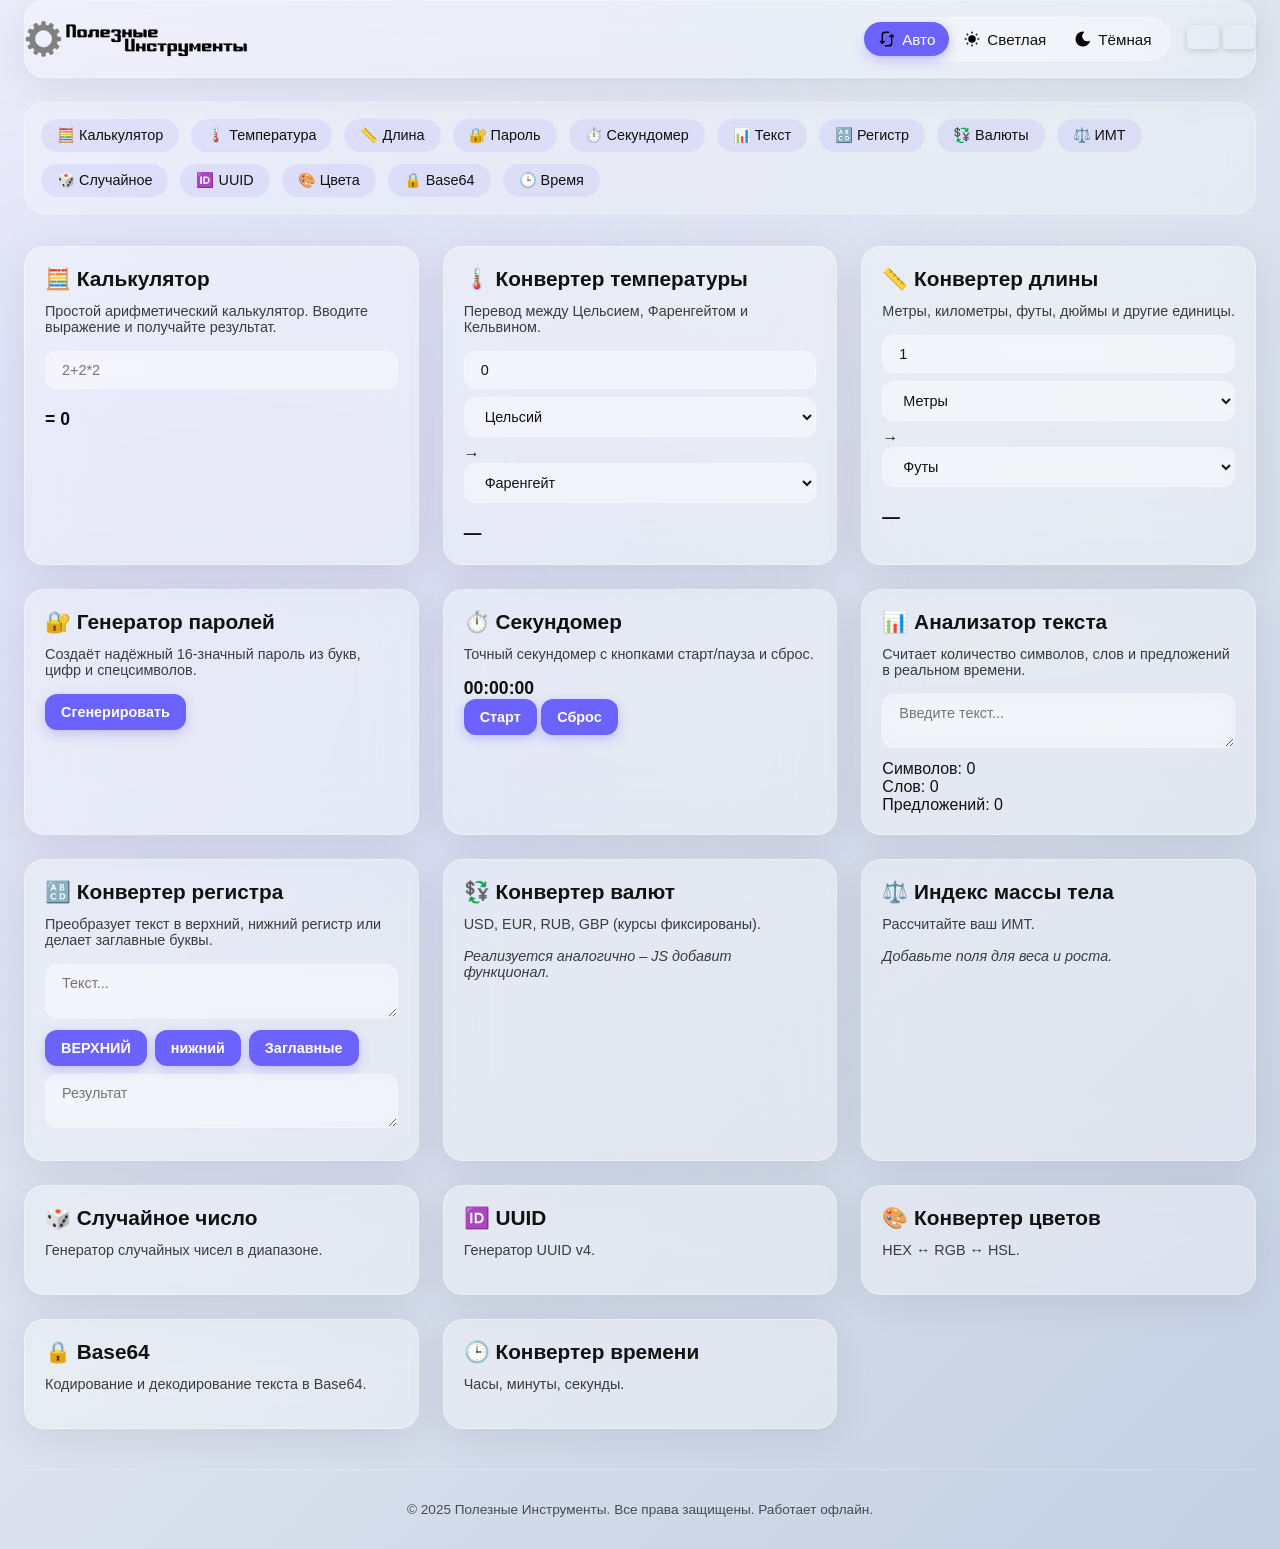
==== commit ae80095b: "Коммит" ====
--- a/index.html
+++ b/index.html
@@ -114,70 +114,81 @@
 <body itemscope itemtype="http://schema.org/WebPage">
   <div class="container">
     <header class="header glass">
-      <div class="logo-container">
-        <!-- Русский логотип: светлый вариант (черный на белом) -->
-        <svg class="logo-light" width="200" height="32" viewBox="0 0 1430 230" xmlns="http://www.w3.org/2000/svg">
-          <path fill="rgb(127,127,127)" stroke="rgb(127,127,127)" stroke-width="1" opacity="0.988" d="M108.5 1L123.5 1L127 3.5L129 22.5L130 25L145.5 29Q153.1 22.5 157 13L162.5 12L179 22.5L179 28.5L174 39.5L173 45.5L183.5 56L186.5 56L199.5 50L204.5 50L207 51L216 68.5L209.5 76L200 83.5Q199.9 95.1 205.5 101L220.5 102L226 104.5Q228.4 111.6 227 122.5L223.5 128L211.5 129L203 131L200 141.5L200 147.5L215 159.5L216 162.5L204.5 181L200.5 181L187.5 174L182.5 174L172 185.5L179 201.5L179 205.5L178 208L162.5 217L159.5 217L156 214.5L145.5 200L131.5 203L130 204.5L128 212.5L128 222.5L124.5 227Q113.8 225.3 107.5 228L102 224.5L100 205.5L97.5 203L83.5 200L71.5 216L66.5 217L51 208L50 202.5L57 184.5L53.5 180L44.5 173L28.5 181L25.5 181L21 177.5L13 161.5L16.5 157L29 147.5L30 144.5L24.5 130L9.5 129L5.5 128L3 125.5Q0.6 118.4 2 107.5L5.5 103L18.5 102L26 98.5L29 88.5L29 83.5L13 69.5L22 51Q24.4 49.3 30.5 50L42.5 56L45.5 56L55 48L56 41.5Q51 34.5 50 23.5L51 21L69.5 12L73 14.5L83.5 29L94.5 27L99 24.5L101 17.5L102 4.5L104.5 2L108.5 1ZM110 59L97 62L80 72Q65 84 61 107L62 128Q66 140 73 149Q84 163 106 167L124 167L135 164L154 151L165 134L168 123Q170 109 167 101Q163 85 153 76Q145 67 133 62L120 59L110 59Z"/>
-          <path fill="rgb(0,0,0)" stroke="rgb(0,0,0)" stroke-width="1" opacity="1" d="M261 23L310.5 23Q317.1 23.9 320 28.5L321 30.5L321 104L301.5 104L301 103.5L301 41.5L296.5 35L294.5 34L281 34L281 103.5L280.5 104L261 104L261 23Z"/>
-          <path fill="rgb(0,0,0)" stroke="rgb(0,0,0)" stroke-width="1" opacity="1" d="M336.5 54L384.5 54L389 57.5L391 61.5L391 96.5L387.5 102L383.5 104L337.5 104L332 99.5L331 97.5L331 60.5L336.5 54ZM351 64L351 88L352 90L359 94L371 94L371 72L369 68L365 64L351 64Z"/>
-          <path fill="rgb(0,0,0)" stroke="rgb(0,0,0)" stroke-width="1" opacity="1" d="M414.5 54L468 54L468 104L448 104L448 64L434.5 64L429 68.5L428 71.5L428 96.5L424.5 102L420.5 104L398 104L398 90.5L402.5 85L408 84L408 60.5L412.5 55L414.5 54Z"/>
-          <path fill="rgb(0,0,0)" stroke="rgb(0,0,0)" stroke-width="1" opacity="1" d="M483.5 54L531.5 54L536 57.5L538 61.5L538 76.5L532.5 83L530.5 84L498 84Q497.1 89.9 501.5 92L505.5 94L538 94Q538.6 99.3 534.5 102L530.5 104L484.5 104L479 99.5L478 97.5L478 60.5L483.5 54ZM498 64L498 74L518 74L516 68L512 64L498 64Z"/>
-          <path fill="rgb(0,0,0)" stroke="rgb(0,0,0)" stroke-width="1" opacity="1" d="M553.5 54L601.5 54L607 58.5L608 61.5L608 76.5L602.5 83L600 83.5L606 87.5L608 91.5L608 126.5L604.5 132L600.5 134L554.5 134L549 129.5L548 127.5L548 114L567.5 114L568 117.5L572.5 123L574.5 124L588 124L588 101.5L582.5 95L580.5 94L568 94L568 84L588 84L588 71.5L583.5 65L581.5 64L568 64L568 74L548 74L548 59.5L553.5 54Z"/>
-          <path fill="rgb(0,0,0)" stroke="rgb(0,0,0)" stroke-width="1" opacity="1" d="M618 54L638 54L638 67.5L641.5 72L645.5 74L658 74L658 54L678 54L678 104L658 104L658 91.5L655 86L650.5 84L638 84L638 104L618 104L618 54Z"/>
-          <path fill="rgb(0,0,0)" stroke="rgb(0,0,0)" stroke-width="1" opacity="1" d="M688 54L702.5 54L707 58.5L708 61.5L708 74L741.5 74L747 78.5L748 80.5L748 96.5L744.5 102L740.5 104L693.5 104L689 100.5L688 98.5L688 54ZM708 84L708 94L721 94L723 93L728 87L728 84L708 84Z"/>
-          <path fill="rgb(0,0,0)" stroke="rgb(0,0,0)" stroke-width="1" opacity="1" d="M753 54L766.5 54L772 58.5L773 60.5L773 104L760.5 104L755 101L753 96.5L753 54Z"/>
-          <path fill="rgb(0,0,0)" stroke="rgb(0,0,0)" stroke-width="1" opacity="1" d="M788.5 54L836.5 54L841 57.5L843 61.5L843 76.5L837.5 83L835.5 84L803 84Q802.1 89.9 806.5 92L810.5 94L843 94Q843.6 99.3 839.5 102L835.5 104L789.5 104L784 99.5L783 97.5L783 60.5L788.5 54ZM803 64L803 74L823 74L821 68L817 64L803 64Z"/>
-          <path fill="rgb(0,0,0)" stroke="rgb(0,0,0)" stroke-width="1" opacity="1" d="M636 113L655.5 113L656 113.5L656 177.5L660.5 183L663.5 184L676 184L676 113.5L676.5 113L696 113L696 193.5L695.5 194L676 194L675.5 187L670.5 193L668.5 194L642.5 194L637 189.5L636 187.5L636 113Z"/>
-          <path fill="rgb(0,0,0)" stroke="rgb(0,0,0)" stroke-width="1" opacity="1" d="M706 144L726 144L726 157.5L729.5 162L733.5 164L746 164L746 144L766 144L766 194L746 194L746 181.5L743 176L738.5 174L726 174L726 194L706 194L706 144Z"/>
-          <path fill="rgb(0,0,0)" stroke="rgb(0,0,0)" stroke-width="1" opacity="1" d="M781.5 144L829.5 144L834 147.5L836 151.5L836 164L816.5 164L816 161.5L812.5 156L809.5 154L796 154L796 177.5L799.5 182L803.5 184L816 184L816 174L836 174L836 186.5L832.5 192L828.5 194L782.5 194L777 189.5L776 187.5L776 150.5L781.5 144Z"/>
-          <path fill="rgb(0,0,0)" stroke="rgb(0,0,0)" stroke-width="1" opacity="1" d="M841 144L895.5 144L900 147.5L902 154L881 154L881 194L861 194L861 154.5L860.5 154L849.5 154L842 148.5L841 144Z"/>
-          <path fill="rgb(0,0,0)" stroke="rgb(0,0,0)" stroke-width="1" opacity="1" d="M912.5 144L960.5 144L966 148.5L967 151.5L967 186.5L964 192L959.5 194L927 194L927 224L907 224L907 149.5L912.5 144ZM927 154L927 178L928 180L935 184L947 184L947 162L945 158L941 154L927 154Z"/>
-          <path fill="rgb(0,0,0)" stroke="rgb(0,0,0)" stroke-width="1" opacity="1" d="M977 144L997 144L997 177.5L1000.5 182L1004.5 184L1017 184L1017 144L1037 144L1037 216.5L1033.5 222L1030.5 224L983.5 224L978 219.5L977 217.5L977 204L996.5 204L997 207.5L1001.5 213L1003.5 214L1017 214L1017 201.5L1011.5 195L1009.5 194L983.5 194L978 189.5L977 187.5L977 144Z"/>
-          <path fill="rgb(0,0,0)" stroke="rgb(0,0,0)" stroke-width="1" opacity="1" d="M1047 144L1064.5 144L1069 147.5L1081.5 173L1094 148.5L1098.5 144L1117 144L1117 194L1097 194L1097 160.5L1096 160.5L1085 184L1079.5 184L1079 182.5L1067.5 160L1067 194L1047 194L1047 144Z"/>
-          <path fill="rgb(0,0,0)" stroke="rgb(0,0,0)" stroke-width="1" opacity="1" d="M1132.5 144L1180.5 144L1185 147.5L1187 151.5L1187 166.5L1181.5 173L1179.5 174L1147 174Q1146.1 179.9 1150.5 182L1154.5 184L1187 184Q1187.6 189.3 1183.5 192L1179.5 194L1133.5 194L1128 189.5L1127 187.5L1127 150.5L1132.5 144ZM1147 154L1147 164L1167 164L1165 158L1161 154L1147 154Z"/>
-          <path fill="rgb(0,0,0)" stroke="rgb(0,0,0)" stroke-width="1" opacity="1" d="M1197 144L1217 144L1217 157.5L1220.5 162L1224.5 164L1237 164L1237 144L1257 144L1257 194L1237 194L1237 181.5L1234 176L1229.5 174L1217 174L1217 194L1197 194L1197 144Z"/>
-          <path fill="rgb(0,0,0)" stroke="rgb(0,0,0)" stroke-width="1" opacity="1" d="M1262 144L1316.5 144L1321 147.5L1323 154L1302 154L1302 194L1282 194L1282 154.5L1281.5 154L1270.5 154L1263 148.5L1262 144Z"/>
-          <path fill="rgb(0,0,0)" stroke="rgb(0,0,0)" stroke-width="1" opacity="1" d="M1328 144L1342.5 144L1347 148.5L1348 151.5L1348 164L1381.5 164L1387 168.5L1388 170.5L1388 186.5L1384.5 192L1380.5 194L1333.5 194L1329 190.5L1328 188.5L1328 144ZM1348 174L1348 184L1361 184L1363 183L1368 177L1368 174L1348 174Z"/>
-          <path fill="rgb(0,0,0)" stroke="rgb(0,0,0)" stroke-width="1" opacity="1" d="M1393 144L1406.5 144L1412 148.5L1413 150.5L1413 194L1400.5 194L1395 191L1393 186.5L1393 144Z"/>
-        </svg>
-        <!-- Русский логотип: тёмный вариант (белый на тёмном) -->
-        <svg class="logo-dark" width="200" height="32" viewBox="0 0 1430 230" xmlns="http://www.w3.org/2000/svg">
-          <path fill="rgb(128,128,128)" stroke="rgb(128,128,128)" stroke-width="1" opacity="0.996" d="M108.5 1L123.5 1L127 3.5L129 22.5L130 25L145.5 29L157 13L162.5 12L179 22.5L179 28.5L174 39.5L173 45.5L183.5 56L186.5 56L199.5 50L205.5 50L216 68.5L209.5 76L200 83.5Q199.9 95.1 205.5 101L220.5 102L226 104.5Q228.4 111.6 227 122.5L223.5 128L211.5 129L203 131L200 141.5L200 147.5L215 159.5L216 162.5L204.5 181L200.5 181L187.5 174L182.5 174L172 185.5L179 201.5L179 205.5L178 208L162.5 217L159.5 217L156 214.5L145.5 200L131.5 203L130 204.5L128 212.5L128 222.5L124.5 227Q113.8 225.3 107.5 228L102 224.5L100 205.5L97.5 203L83.5 200L71.5 216L66.5 217L51 208L50 202.5L57 185.5L53.5 180L44.5 173L28.5 181L25.5 181L21 177.5L13 161.5L16.5 157L29 147.5L30 144.5L26 131L17.5 129L9.5 129L5.5 128L3 125.5Q0.6 118.4 2 107.5L5.5 103L7.5 102L18.5 102L26 98.5L29 88.5L29 83.5L13 69.5L18 57.5L23.5 50L30.5 50L42.5 56L45.5 56L55 48L56 41.5Q51 34.5 50 23.5L52.5 20L69.5 12L73 14.5L83.5 29L94.5 27L99 24.5L101 17.5L102 4.5L104.5 2L108.5 1ZM111 59L97 62L80 72Q65 84 61 107L62 128Q66 140 73 149Q84 163 106 167L124 167L135 164L154 151L165 134L168 123Q170 109 167 101Q163 85 153 76Q145 67 133 62L119 59L111 59Z"/>
-          <path fill="rgb(255,255,255)" stroke="rgb(255,255,255)" stroke-width="1" opacity="1" d="M261 23L310.5 23Q317.1 23.9 320 28.5L321 30.5L321 104L301.5 104L301 103.5L301 41.5L296.5 35L294.5 34L281 34L281 103.5L280.5 104L261 104L261 23Z"/>
-          <path fill="rgb(255,255,255)" stroke="rgb(255,255,255)" stroke-width="1" opacity="1" d="M336.5 54L384.5 54L389 57.5L391 61.5L391 96.5L387.5 102L383.5 104L337.5 104L332 99.5L331 97.5L331 60.5L336.5 54ZM351 64L351 88L352 90L359 94L371 94L371 72L369 68L365 64L351 64Z"/>
-          <path fill="rgb(255,255,255)" stroke="rgb(255,255,255)" stroke-width="1" opacity="1" d="M414.5 54L468 54L468 104L448 104L448 64L434.5 64L429 68.5L428 71.5L428 96.5L424.5 102L420.5 104L398 104L398 90.5L402.5 85L408 84L408 60.5L412.5 55L414.5 54Z"/>
-          <path fill="rgb(255,255,255)" stroke="rgb(255,255,255)" stroke-width="1" opacity="1" d="M483.5 54L531.5 54L536 57.5L538 61.5L538 76.5L532.5 83L530.5 84L498 84Q497.1 89.9 501.5 92L505.5 94L538 94Q538.6 99.3 534.5 102L530.5 104L484.5 104L479 99.5L478 97.5L478 60.5L483.5 54ZM498 64L498 74L518 74L516 68L512 64L498 64Z"/>
-          <path fill="rgb(255,255,255)" stroke="rgb(255,255,255)" stroke-width="1" opacity="1" d="M553.5 54L601.5 54L607 58.5L608 61.5L608 76.5L602.5 83L600 83.5L606 87.5L608 91.5L608 126.5L604.5 132L600.5 134L554.5 134L549 129.5L548 127.5L548 114L567.5 114L568 117.5L572.5 123L574.5 124L588 124L588 101.5L582.5 95L580.5 94L568 94L568 84L588 84L588 71.5L583.5 65L581.5 64L568 64L568 74L548 74L548 59.5L553.5 54Z"/>
-          <path fill="rgb(255,255,255)" stroke="rgb(255,255,255)" stroke-width="1" opacity="1" d="M618 54L638 54L638 67.5L641.5 72L645.5 74L658 74L658 54L678 54L678 104L658 104L658 91.5L655 86L650.5 84L638 84L638 104L618 104L618 54Z"/>
-          <path fill="rgb(255,255,255)" stroke="rgb(255,255,255)" stroke-width="1" opacity="1" d="M688 54L702.5 54L707 58.5L708 61.5L708 74L741.5 74L747 78.5L748 80.5L748 96.5L744.5 102L740.5 104L693.5 104L689 100.5L688 98.5L688 54ZM708 84L708 94L721 94L723 93L728 87L728 84L708 84Z"/>
-          <path fill="rgb(255,255,255)" stroke="rgb(255,255,255)" stroke-width="1" opacity="1" d="M753 54L766.5 54L772 58.5L773 60.5L773 104L760.5 104L755 101L753 96.5L753 54Z"/>
-          <path fill="rgb(255,255,255)" stroke="rgb(255,255,255)" stroke-width="1" opacity="1" d="M788.5 54L836.5 54L841 57.5L843 61.5L843 76.5L837.5 83L835.5 84L803 84Q802.1 89.9 806.5 92L810.5 94L843 94Q843.6 99.3 839.5 102L835.5 104L789.5 104L784 99.5L783 97.5L783 60.5L788.5 54ZM803 64L803 74L823 74L821 68L817 64L803 64Z"/>
-          <path fill="rgb(255,255,255)" stroke="rgb(255,255,255)" stroke-width="1" opacity="1" d="M636 113L655.5 113L656 113.5L656 177.5L660.5 183L663.5 184L676 184L676 113.5L676.5 113L696 113L696 193.5L695.5 194L676 194L675.5 187L670.5 193L668.5 194L642.5 194L637 189.5L636 187.5L636 113Z"/>
-          <path fill="rgb(255,255,255)" stroke="rgb(255,255,255)" stroke-width="1" opacity="1" d="M706 144L726 144L726 157.5L729.5 162L733.5 164L746 164L746 144L766 144L766 194L746 194L746 181.5L743 176L738.5 174L726 174L726 194L706 194L706 144Z"/>
-          <path fill="rgb(255,255,255)" stroke="rgb(255,255,255)" stroke-width="1" opacity="1" d="M781.5 144L829.5 144L834 147.5L836 151.5L836 164L816.5 164L816 161.5L812.5 156L809.5 154L796 154L796 177.5L799.5 182L803.5 184L816 184L816 174L836 174L836 186.5L832.5 192L828.5 194L782.5 194L777 189.5L776 187.5L776 150.5L781.5 144Z"/>
-          <path fill="rgb(255,255,255)" stroke="rgb(255,255,255)" stroke-width="1" opacity="1" d="M841 144L895.5 144L900 147.5L902 154L881 154L881 194L861 194L861 154.5L860.5 154L849.5 154L842 148.5L841 144Z"/>
-          <path fill="rgb(255,255,255)" stroke="rgb(255,255,255)" stroke-width="1" opacity="1" d="M912.5 144L960.5 144L966 148.5L967 151.5L967 186.5L964 192L959.5 194L927 194L927 224L907 224L907 149.5L912.5 144ZM927 154L927 178L928 180L935 184L947 184L947 162L945 158L941 154L927 154Z"/>
-          <path fill="rgb(255,255,255)" stroke="rgb(255,255,255)" stroke-width="1" opacity="1" d="M977 144L997 144L997 177.5L1000.5 182L1004.5 184L1017 184L1017 144L1037 144L1037 216.5L1033.5 222L1030.5 224L983.5 224L978 219.5L977 217.5L977 204L996.5 204L997 207.5L1001.5 213L1003.5 214L1017 214L1017 201.5L1011.5 195L1009.5 194L983.5 194L978 189.5L977 187.5L977 144Z"/>
-          <path fill="rgb(255,255,255)" stroke="rgb(255,255,255)" stroke-width="1" opacity="1" d="M1047 144L1064.5 144L1069 147.5L1081.5 173L1094 148.5L1098.5 144L1117 144L1117 194L1097 194L1097 160.5L1096 160.5L1085 184L1079.5 184L1079 182.5L1067.5 160L1067 194L1047 194L1047 144Z"/>
-          <path fill="rgb(255,255,255)" stroke="rgb(255,255,255)" stroke-width="1" opacity="1" d="M1132.5 144L1180.5 144L1185 147.5L1187 151.5L1187 166.5L1181.5 173L1179.5 174L1147 174Q1146.1 179.9 1150.5 182L1154.5 184L1187 184Q1187.6 189.3 1183.5 192L1179.5 194L1133.5 194L1128 189.5L1127 187.5L1127 150.5L1132.5 144ZM1147 154L1147 164L1167 164L1165 158L1161 154L1147 154Z"/>
-          <path fill="rgb(255,255,255)" stroke="rgb(255,255,255)" stroke-width="1" opacity="1" d="M1197 144L1217 144L1217 157.5L1220.5 162L1224.5 164L1237 164L1237 144L1257 144L1257 194L1237 194L1237 181.5L1234 176L1229.5 174L1217 174L1217 194L1197 194L1197 144Z"/>
-          <path fill="rgb(255,255,255)" stroke="rgb(255,255,255)" stroke-width="1" opacity="1" d="M1262 144L1316.5 144L1321 147.5L1323 154L1302 154L1302 194L1282 194L1282 154.5L1281.5 154L1270.5 154L1263 148.5L1262 144Z"/>
-          <path fill="rgb(255,255,255)" stroke="rgb(255,255,255)" stroke-width="1" opacity="1" d="M1328 144L1342.5 144L1347 148.5L1348 151.5L1348 164L1381.5 164L1387 168.5L1388 170.5L1388 186.5L1384.5 192L1380.5 194L1333.5 194L1329 190.5L1328 188.5L1328 144ZM1348 174L1348 184L1361 184L1363 183L1368 177L1368 174L1348 174Z"/>
-          <path fill="rgb(255,255,255)" stroke="rgb(255,255,255)" stroke-width="1" opacity="1" d="M1393 144L1406.5 144L1412 148.5L1413 150.5L1413 194L1400.5 194L1395 191L1393 186.5L1393 144Z"/>
-        </svg>
-      </div>
-      <div class="controls">
-        <div class="theme-switch">
-          <button class="theme-btn active" data-theme="auto">🔄 Авто</button>
-          <button class="theme-btn" data-theme="light">☀️ Светлая</button>
-          <button class="theme-btn" data-theme="dark">🌙 Тёмная</button>
-        </div>
-        <div class="lang-switch">
-          <a href="/" title="Русский"><svg xmlns="http://www.w3.org/2000/svg" id="flag-icons-ru" viewBox="0 0 640 480"><path fill="#fff" d="M0 0h640v160H0z"/><path fill="#0039a6" d="M0 160h640v160H0z"/><path fill="#d52b1e" d="M0 320h640v160H0z"/></svg></a>
-          <a href="/en/" title="English"><svg xmlns="http://www.w3.org/2000/svg" id="flag-icons-uk" viewBox="0 0 640 480"><path fill="#012169" d="M0 0h640v480H0z"/><path fill="#FFF" d="m75 0 244 181L562 0h78v62L400 241l240 178v61h-80L320 301 81 480H0v-60l239-178L0 64V0z"/><path fill="#C8102E" d="m424 281 216 159v40L369 281zm-184 20 6 35L54 480H0zM640 0v3L391 191l2-44L590 0zM0 0l239 176h-60L0 42z"/><path fill="#FFF" d="M241 0v480h160V0zM0 160v160h640V160z"/><path fill="#C8102E" d="M0 193v96h640v-96zM273 0v480h96V0z"/></svg></a>
-        </div>
-      </div>
-    </header>
+	  <div class="logo-container">
+		<a href="/" class="logo-link">
+		  <!-- Русский light логотип -->
+		  <svg class="logo-light" width="200" height="32" viewBox="0 0 1430 230" xmlns="http://www.w3.org/2000/svg">
+			<path fill="rgb(127,127,127)" stroke="rgb(127,127,127)" stroke-width="1" opacity="0.988" d="M108.5 1L123.5 1L127 3.5L129 22.5L130 25L145.5 29Q153.1 22.5 157 13L162.5 12L179 22.5L179 28.5L174 39.5L173 45.5L183.5 56L186.5 56L199.5 50L204.5 50L207 51L216 68.5L209.5 76L200 83.5Q199.9 95.1 205.5 101L220.5 102L226 104.5Q228.4 111.6 227 122.5L223.5 128L211.5 129L203 131L200 141.5L200 147.5L215 159.5L216 162.5L204.5 181L200.5 181L187.5 174L182.5 174L172 185.5L179 201.5L179 205.5L178 208L162.5 217L159.5 217L156 214.5L145.5 200L131.5 203L130 204.5L128 212.5L128 222.5L124.5 227Q113.8 225.3 107.5 228L102 224.5L100 205.5L97.5 203L83.5 200L71.5 216L66.5 217L51 208L50 202.5L57 184.5L53.5 180L44.5 173L28.5 181L25.5 181L21 177.5L13 161.5L16.5 157L29 147.5L30 144.5L24.5 130L9.5 129L5.5 128L3 125.5Q0.6 118.4 2 107.5L5.5 103L18.5 102L26 98.5L29 88.5L29 83.5L13 69.5L22 51Q24.4 49.3 30.5 50L42.5 56L45.5 56L55 48L56 41.5Q51 34.5 50 23.5L51 21L69.5 12L73 14.5L83.5 29L94.5 27L99 24.5L101 17.5L102 4.5L104.5 2L108.5 1ZM110 59L97 62L80 72Q65 84 61 107L62 128Q66 140 73 149Q84 163 106 167L124 167L135 164L154 151L165 134L168 123Q170 109 167 101Q163 85 153 76Q145 67 133 62L120 59L110 59Z"/>
+			<path fill="rgb(0,0,0)" stroke="rgb(0,0,0)" stroke-width="1" opacity="1" d="M261 23L310.5 23Q317.1 23.9 320 28.5L321 30.5L321 104L301.5 104L301 103.5L301 41.5L296.5 35L294.5 34L281 34L281 103.5L280.5 104L261 104L261 23Z"/>
+			<path fill="rgb(0,0,0)" stroke="rgb(0,0,0)" stroke-width="1" opacity="1" d="M336.5 54L384.5 54L389 57.5L391 61.5L391 96.5L387.5 102L383.5 104L337.5 104L332 99.5L331 97.5L331 60.5L336.5 54ZM351 64L351 88L352 90L359 94L371 94L371 72L369 68L365 64L351 64Z"/>
+			<path fill="rgb(0,0,0)" stroke="rgb(0,0,0)" stroke-width="1" opacity="1" d="M414.5 54L468 54L468 104L448 104L448 64L434.5 64L429 68.5L428 71.5L428 96.5L424.5 102L420.5 104L398 104L398 90.5L402.5 85L408 84L408 60.5L412.5 55L414.5 54Z"/>
+			<path fill="rgb(0,0,0)" stroke="rgb(0,0,0)" stroke-width="1" opacity="1" d="M483.5 54L531.5 54L536 57.5L538 61.5L538 76.5L532.5 83L530.5 84L498 84Q497.1 89.9 501.5 92L505.5 94L538 94Q538.6 99.3 534.5 102L530.5 104L484.5 104L479 99.5L478 97.5L478 60.5L483.5 54ZM498 64L498 74L518 74L516 68L512 64L498 64Z"/>
+			<path fill="rgb(0,0,0)" stroke="rgb(0,0,0)" stroke-width="1" opacity="1" d="M553.5 54L601.5 54L607 58.5L608 61.5L608 76.5L602.5 83L600 83.5L606 87.5L608 91.5L608 126.5L604.5 132L600.5 134L554.5 134L549 129.5L548 127.5L548 114L567.5 114L568 117.5L572.5 123L574.5 124L588 124L588 101.5L582.5 95L580.5 94L568 94L568 84L588 84L588 71.5L583.5 65L581.5 64L568 64L568 74L548 74L548 59.5L553.5 54Z"/>
+			<path fill="rgb(0,0,0)" stroke="rgb(0,0,0)" stroke-width="1" opacity="1" d="M618 54L638 54L638 67.5L641.5 72L645.5 74L658 74L658 54L678 54L678 104L658 104L658 91.5L655 86L650.5 84L638 84L638 104L618 104L618 54Z"/>
+			<path fill="rgb(0,0,0)" stroke="rgb(0,0,0)" stroke-width="1" opacity="1" d="M688 54L702.5 54L707 58.5L708 61.5L708 74L741.5 74L747 78.5L748 80.5L748 96.5L744.5 102L740.5 104L693.5 104L689 100.5L688 98.5L688 54ZM708 84L708 94L721 94L723 93L728 87L728 84L708 84Z"/>
+			<path fill="rgb(0,0,0)" stroke="rgb(0,0,0)" stroke-width="1" opacity="1" d="M753 54L766.5 54L772 58.5L773 60.5L773 104L760.5 104L755 101L753 96.5L753 54Z"/>
+			<path fill="rgb(0,0,0)" stroke="rgb(0,0,0)" stroke-width="1" opacity="1" d="M788.5 54L836.5 54L841 57.5L843 61.5L843 76.5L837.5 83L835.5 84L803 84Q802.1 89.9 806.5 92L810.5 94L843 94Q843.6 99.3 839.5 102L835.5 104L789.5 104L784 99.5L783 97.5L783 60.5L788.5 54ZM803 64L803 74L823 74L821 68L817 64L803 64Z"/>
+			<path fill="rgb(0,0,0)" stroke="rgb(0,0,0)" stroke-width="1" opacity="1" d="M636 113L655.5 113L656 113.5L656 177.5L660.5 183L663.5 184L676 184L676 113.5L676.5 113L696 113L696 193.5L695.5 194L676 194L675.5 187L670.5 193L668.5 194L642.5 194L637 189.5L636 187.5L636 113Z"/>
+			<path fill="rgb(0,0,0)" stroke="rgb(0,0,0)" stroke-width="1" opacity="1" d="M706 144L726 144L726 157.5L729.5 162L733.5 164L746 164L746 144L766 144L766 194L746 194L746 181.5L743 176L738.5 174L726 174L726 194L706 194L706 144Z"/>
+			<path fill="rgb(0,0,0)" stroke="rgb(0,0,0)" stroke-width="1" opacity="1" d="M781.5 144L829.5 144L834 147.5L836 151.5L836 164L816.5 164L816 161.5L812.5 156L809.5 154L796 154L796 177.5L799.5 182L803.5 184L816 184L816 174L836 174L836 186.5L832.5 192L828.5 194L782.5 194L777 189.5L776 187.5L776 150.5L781.5 144Z"/>
+			<path fill="rgb(0,0,0)" stroke="rgb(0,0,0)" stroke-width="1" opacity="1" d="M841 144L895.5 144L900 147.5L902 154L881 154L881 194L861 194L861 154.5L860.5 154L849.5 154L842 148.5L841 144Z"/>
+			<path fill="rgb(0,0,0)" stroke="rgb(0,0,0)" stroke-width="1" opacity="1" d="M912.5 144L960.5 144L966 148.5L967 151.5L967 186.5L964 192L959.5 194L927 194L927 224L907 224L907 149.5L912.5 144ZM927 154L927 178L928 180L935 184L947 184L947 162L945 158L941 154L927 154Z"/>
+			<path fill="rgb(0,0,0)" stroke="rgb(0,0,0)" stroke-width="1" opacity="1" d="M977 144L997 144L997 177.5L1000.5 182L1004.5 184L1017 184L1017 144L1037 144L1037 216.5L1033.5 222L1030.5 224L983.5 224L978 219.5L977 217.5L977 204L996.5 204L997 207.5L1001.5 213L1003.5 214L1017 214L1017 201.5L1011.5 195L1009.5 194L983.5 194L978 189.5L977 187.5L977 144Z"/>
+			<path fill="rgb(0,0,0)" stroke="rgb(0,0,0)" stroke-width="1" opacity="1" d="M1047 144L1064.5 144L1069 147.5L1081.5 173L1094 148.5L1098.5 144L1117 144L1117 194L1097 194L1097 160.5L1096 160.5L1085 184L1079.5 184L1079 182.5L1067.5 160L1067 194L1047 194L1047 144Z"/>
+			<path fill="rgb(0,0,0)" stroke="rgb(0,0,0)" stroke-width="1" opacity="1" d="M1132.5 144L1180.5 144L1185 147.5L1187 151.5L1187 166.5L1181.5 173L1179.5 174L1147 174Q1146.1 179.9 1150.5 182L1154.5 184L1187 184Q1187.6 189.3 1183.5 192L1179.5 194L1133.5 194L1128 189.5L1127 187.5L1127 150.5L1132.5 144ZM1147 154L1147 164L1167 164L1165 158L1161 154L1147 154Z"/>
+			<path fill="rgb(0,0,0)" stroke="rgb(0,0,0)" stroke-width="1" opacity="1" d="M1197 144L1217 144L1217 157.5L1220.5 162L1224.5 164L1237 164L1237 144L1257 144L1257 194L1237 194L1237 181.5L1234 176L1229.5 174L1217 174L1217 194L1197 194L1197 144Z"/>
+			<path fill="rgb(0,0,0)" stroke="rgb(0,0,0)" stroke-width="1" opacity="1" d="M1262 144L1316.5 144L1321 147.5L1323 154L1302 154L1302 194L1282 194L1282 154.5L1281.5 154L1270.5 154L1263 148.5L1262 144Z"/>
+			<path fill="rgb(0,0,0)" stroke="rgb(0,0,0)" stroke-width="1" opacity="1" d="M1328 144L1342.5 144L1347 148.5L1348 151.5L1348 164L1381.5 164L1387 168.5L1388 170.5L1388 186.5L1384.5 192L1380.5 194L1333.5 194L1329 190.5L1328 188.5L1328 144ZM1348 174L1348 184L1361 184L1363 183L1368 177L1368 174L1348 174Z"/>
+			<path fill="rgb(0,0,0)" stroke="rgb(0,0,0)" stroke-width="1" opacity="1" d="M1393 144L1406.5 144L1412 148.5L1413 150.5L1413 194L1400.5 194L1395 191L1393 186.5L1393 144Z"/>
+		  </svg>
+		  <!-- Русский dark логотип -->
+		  <svg class="logo-dark" width="200" height="32" viewBox="0 0 1430 230" xmlns="http://www.w3.org/2000/svg">
+			<path fill="rgb(128,128,128)" stroke="rgb(128,128,128)" stroke-width="1" opacity="0.996" d="M108.5 1L123.5 1L127 3.5L129 22.5L130 25L145.5 29L157 13L162.5 12L179 22.5L179 28.5L174 39.5L173 45.5L183.5 56L186.5 56L199.5 50L205.5 50L216 68.5L209.5 76L200 83.5Q199.9 95.1 205.5 101L220.5 102L226 104.5Q228.4 111.6 227 122.5L223.5 128L211.5 129L203 131L200 141.5L200 147.5L215 159.5L216 162.5L204.5 181L200.5 181L187.5 174L182.5 174L172 185.5L179 201.5L179 205.5L178 208L162.5 217L159.5 217L156 214.5L145.5 200L131.5 203L130 204.5L128 212.5L128 222.5L124.5 227Q113.8 225.3 107.5 228L102 224.5L100 205.5L97.5 203L83.5 200L71.5 216L66.5 217L51 208L50 202.5L57 185.5L53.5 180L44.5 173L28.5 181L25.5 181L21 177.5L13 161.5L16.5 157L29 147.5L30 144.5L26 131L17.5 129L9.5 129L5.5 128L3 125.5Q0.6 118.4 2 107.5L5.5 103L7.5 102L18.5 102L26 98.5L29 88.5L29 83.5L13 69.5L18 57.5L23.5 50L30.5 50L42.5 56L45.5 56L55 48L56 41.5Q51 34.5 50 23.5L52.5 20L69.5 12L73 14.5L83.5 29L94.5 27L99 24.5L101 17.5L102 4.5L104.5 2L108.5 1ZM111 59L97 62L80 72Q65 84 61 107L62 128Q66 140 73 149Q84 163 106 167L124 167L135 164L154 151L165 134L168 123Q170 109 167 101Q163 85 153 76Q145 67 133 62L119 59L111 59Z"/>
+			<path fill="rgb(255,255,255)" stroke="rgb(255,255,255)" stroke-width="1" opacity="1" d="M261 23L310.5 23Q317.1 23.9 320 28.5L321 30.5L321 104L301.5 104L301 103.5L301 41.5L296.5 35L294.5 34L281 34L281 103.5L280.5 104L261 104L261 23Z"/>
+			<path fill="rgb(255,255,255)" stroke="rgb(255,255,255)" stroke-width="1" opacity="1" d="M336.5 54L384.5 54L389 57.5L391 61.5L391 96.5L387.5 102L383.5 104L337.5 104L332 99.5L331 97.5L331 60.5L336.5 54ZM351 64L351 88L352 90L359 94L371 94L371 72L369 68L365 64L351 64Z"/>
+			<path fill="rgb(255,255,255)" stroke="rgb(255,255,255)" stroke-width="1" opacity="1" d="M414.5 54L468 54L468 104L448 104L448 64L434.5 64L429 68.5L428 71.5L428 96.5L424.5 102L420.5 104L398 104L398 90.5L402.5 85L408 84L408 60.5L412.5 55L414.5 54Z"/>
+			<path fill="rgb(255,255,255)" stroke="rgb(255,255,255)" stroke-width="1" opacity="1" d="M483.5 54L531.5 54L536 57.5L538 61.5L538 76.5L532.5 83L530.5 84L498 84Q497.1 89.9 501.5 92L505.5 94L538 94Q538.6 99.3 534.5 102L530.5 104L484.5 104L479 99.5L478 97.5L478 60.5L483.5 54ZM498 64L498 74L518 74L516 68L512 64L498 64Z"/>
+			<path fill="rgb(255,255,255)" stroke="rgb(255,255,255)" stroke-width="1" opacity="1" d="M553.5 54L601.5 54L607 58.5L608 61.5L608 76.5L602.5 83L600 83.5L606 87.5L608 91.5L608 126.5L604.5 132L600.5 134L554.5 134L549 129.5L548 127.5L548 114L567.5 114L568 117.5L572.5 123L574.5 124L588 124L588 101.5L582.5 95L580.5 94L568 94L568 84L588 84L588 71.5L583.5 65L581.5 64L568 64L568 74L548 74L548 59.5L553.5 54Z"/>
+			<path fill="rgb(255,255,255)" stroke="rgb(255,255,255)" stroke-width="1" opacity="1" d="M618 54L638 54L638 67.5L641.5 72L645.5 74L658 74L658 54L678 54L678 104L658 104L658 91.5L655 86L650.5 84L638 84L638 104L618 104L618 54Z"/>
+			<path fill="rgb(255,255,255)" stroke="rgb(255,255,255)" stroke-width="1" opacity="1" d="M688 54L702.5 54L707 58.5L708 61.5L708 74L741.5 74L747 78.5L748 80.5L748 96.5L744.5 102L740.5 104L693.5 104L689 100.5L688 98.5L688 54ZM708 84L708 94L721 94L723 93L728 87L728 84L708 84Z"/>
+			<path fill="rgb(255,255,255)" stroke="rgb(255,255,255)" stroke-width="1" opacity="1" d="M753 54L766.5 54L772 58.5L773 60.5L773 104L760.5 104L755 101L753 96.5L753 54Z"/>
+			<path fill="rgb(255,255,255)" stroke="rgb(255,255,255)" stroke-width="1" opacity="1" d="M788.5 54L836.5 54L841 57.5L843 61.5L843 76.5L837.5 83L835.5 84L803 84Q802.1 89.9 806.5 92L810.5 94L843 94Q843.6 99.3 839.5 102L835.5 104L789.5 104L784 99.5L783 97.5L783 60.5L788.5 54ZM803 64L803 74L823 74L821 68L817 64L803 64Z"/>
+			<path fill="rgb(255,255,255)" stroke="rgb(255,255,255)" stroke-width="1" opacity="1" d="M636 113L655.5 113L656 113.5L656 177.5L660.5 183L663.5 184L676 184L676 113.5L676.5 113L696 113L696 193.5L695.5 194L676 194L675.5 187L670.5 193L668.5 194L642.5 194L637 189.5L636 187.5L636 113Z"/>
+			<path fill="rgb(255,255,255)" stroke="rgb(255,255,255)" stroke-width="1" opacity="1" d="M706 144L726 144L726 157.5L729.5 162L733.5 164L746 164L746 144L766 144L766 194L746 194L746 181.5L743 176L738.5 174L726 174L726 194L706 194L706 144Z"/>
+			<path fill="rgb(255,255,255)" stroke="rgb(255,255,255)" stroke-width="1" opacity="1" d="M781.5 144L829.5 144L834 147.5L836 151.5L836 164L816.5 164L816 161.5L812.5 156L809.5 154L796 154L796 177.5L799.5 182L803.5 184L816 184L816 174L836 174L836 186.5L832.5 192L828.5 194L782.5 194L777 189.5L776 187.5L776 150.5L781.5 144Z"/>
+			<path fill="rgb(255,255,255)" stroke="rgb(255,255,255)" stroke-width="1" opacity="1" d="M841 144L895.5 144L900 147.5L902 154L881 154L881 194L861 194L861 154.5L860.5 154L849.5 154L842 148.5L841 144Z"/>
+			<path fill="rgb(255,255,255)" stroke="rgb(255,255,255)" stroke-width="1" opacity="1" d="M912.5 144L960.5 144L966 148.5L967 151.5L967 186.5L964 192L959.5 194L927 194L927 224L907 224L907 149.5L912.5 144ZM927 154L927 178L928 180L935 184L947 184L947 162L945 158L941 154L927 154Z"/>
+			<path fill="rgb(255,255,255)" stroke="rgb(255,255,255)" stroke-width="1" opacity="1" d="M977 144L997 144L997 177.5L1000.5 182L1004.5 184L1017 184L1017 144L1037 144L1037 216.5L1033.5 222L1030.5 224L983.5 224L978 219.5L977 217.5L977 204L996.5 204L997 207.5L1001.5 213L1003.5 214L1017 214L1017 201.5L1011.5 195L1009.5 194L983.5 194L978 189.5L977 187.5L977 144Z"/>
+			<path fill="rgb(255,255,255)" stroke="rgb(255,255,255)" stroke-width="1" opacity="1" d="M1047 144L1064.5 144L1069 147.5L1081.5 173L1094 148.5L1098.5 144L1117 144L1117 194L1097 194L1097 160.5L1096 160.5L1085 184L1079.5 184L1079 182.5L1067.5 160L1067 194L1047 194L1047 144Z"/>
+			<path fill="rgb(255,255,255)" stroke="rgb(255,255,255)" stroke-width="1" opacity="1" d="M1132.5 144L1180.5 144L1185 147.5L1187 151.5L1187 166.5L1181.5 173L1179.5 174L1147 174Q1146.1 179.9 1150.5 182L1154.5 184L1187 184Q1187.6 189.3 1183.5 192L1179.5 194L1133.5 194L1128 189.5L1127 187.5L1127 150.5L1132.5 144ZM1147 154L1147 164L1167 164L1165 158L1161 154L1147 154Z"/>
+			<path fill="rgb(255,255,255)" stroke="rgb(255,255,255)" stroke-width="1" opacity="1" d="M1197 144L1217 144L1217 157.5L1220.5 162L1224.5 164L1237 164L1237 144L1257 144L1257 194L1237 194L1237 181.5L1234 176L1229.5 174L1217 174L1217 194L1197 194L1197 144Z"/>
+			<path fill="rgb(255,255,255)" stroke="rgb(255,255,255)" stroke-width="1" opacity="1" d="M1262 144L1316.5 144L1321 147.5L1323 154L1302 154L1302 194L1282 194L1282 154.5L1281.5 154L1270.5 154L1263 148.5L1262 144Z"/>
+			<path fill="rgb(255,255,255)" stroke="rgb(255,255,255)" stroke-width="1" opacity="1" d="M1328 144L1342.5 144L1347 148.5L1348 151.5L1348 164L1381.5 164L1387 168.5L1388 170.5L1388 186.5L1384.5 192L1380.5 194L1333.5 194L1329 190.5L1328 188.5L1328 144ZM1348 174L1348 184L1361 184L1363 183L1368 177L1368 174L1348 174Z"/>
+			<path fill="rgb(255,255,255)" stroke="rgb(255,255,255)" stroke-width="1" opacity="1" d="M1393 144L1406.5 144L1412 148.5L1413 150.5L1413 194L1400.5 194L1395 191L1393 186.5L1393 144Z"/>
+		  </svg>
+		</a>
+	  </div>
+	  <div class="controls">
+		<div class="theme-switch">
+		  <button class="theme-btn active" data-theme="auto">
+			<svg xmlns="http://www.w3.org/2000/svg" xmlns:xlink="http://www.w3.org/1999/xlink" viewBox="0 0 50 50" width="24px" height="24px"><polyline fill="none" stroke="currentColor" stroke-width="4" stroke-miterlimit="10" points="18.277,30.309 12,36.586 5.715,30.301 "/><path fill="none" stroke="currentColor" stroke-width="4" stroke-miterlimit="10" d="M31,6H20c-4.4,0-8,3.6-8,8v23"/><polyline fill="none" stroke="currentColor" stroke-width="4" stroke-miterlimit="10" points="31.703,19.719 38,13.422 44.281,19.703 "/><path fill="none" stroke="currentColor" stroke-width="4" stroke-miterlimit="10" d="M19,44h11c4.4,0,8-3.6,8-8V13"/></svg>
+			Авто
+		  </button>
+		  <button class="theme-btn" data-theme="light">
+			<svg xmlns="http://www.w3.org/2000/svg" width="24" height="24" viewBox="0 0 24 24" fill="currentColor"><path d="M12 19a1 1 0 0 1 .993 .883l.007 .117v1a1 1 0 0 1 -1.993 .117l-.007 -.117v-1a1 1 0 0 1 1 -1z"/><path d="M18.313 16.91l.094 .083l.7 .7a1 1 0 0 1 -1.32 1.497l-.094 -.083l-.7 -.7a1 1 0 0 1 1.218 -1.567l.102 .07z"/><path d="M7.007 16.993a1 1 0 0 1 .083 1.32l-.083 .094l-.7 .7a1 1 0 0 1 -1.497 -1.32l.083 -.094l.7 -.7a1 1 0 0 1 1.414 0z"/><path d="M4 11a1 1 0 0 1 .117 1.993l-.117 .007h-1a1 1 0 0 1 -.117 -1.993l.117 -.007h1z"/><path d="M21 11a1 1 0 0 1 .117 1.993l-.117 .007h-1a1 1 0 0 1 -.117 -1.993l.117 -.007h1z"/><path d="M6.213 4.81l.094 .083l.7 .7a1 1 0 0 1 -1.32 1.497l-.094 -.083l-.7 -.7a1 1 0 0 1 1.217 -1.567l.102 .07z"/><path d="M19.107 4.893a1 1 0 0 1 .083 1.32l-.083 .094l-.7 .7a1 1 0 0 1 -1.497 -1.32l.083 -.094l.7 -.7a1 1 0 0 1 1.414 0z"/><path d="M12 2a1 1 0 0 1 .993 .883l.007 .117v1a1 1 0 0 1 -1.993 .117l-.007 -.117v-1a1 1 0 0 1 1 -1z"/><path d="M12 7a5 5 0 1 1 -4.995 5.217l-.005 -.217l.005 -.217a5 5 0 0 1 4.995 -4.783z"/></svg>
+			Светлая
+		  </button>
+		  <button class="theme-btn" data-theme="dark">
+			<svg xmlns="http://www.w3.org/2000/svg" width="24" height="24" viewBox="0 0 24 24" fill="currentColor"><path d="M12 1.992a10 10 0 1 0 9.236 13.838c.341 -.82 -.476 -1.644 -1.298 -1.31a6.5 6.5 0 0 1 -6.864 -10.787l.077 -.08c.551 -.63 .113 -1.653 -.758 -1.653h-.266l-.068 -.006l-.06 -.002z"/></svg>
+			Тёмная
+		  </button>
+		</div>
+		<div class="lang-switch">
+		  <a href="/" title="Русский"><svg>...</svg></a>
+		  <a href="/en/" title="English"><svg>...</svg></a>
+		</div>
+	  </div>
+	</header>
 
     <nav class="tools-nav">
       <a href="#calculator">🧮 Калькулятор</a>
--- a/style.css
+++ b/style.css
@@ -51,7 +51,6 @@
   transition: opacity var(--transition);
 }
 
-/* Тёмная тема */
 body.dark {
   background: var(--bg-gradient-dark);
   color: var(--text-dark);
@@ -100,6 +99,9 @@
   align-items: center;
   flex-shrink: 0;
 }
+.logo-link {
+  display: contents;   /* не ломает flex */
+}
 .logo-dark, .logo-light {
   display: none;
   height: 36px;
@@ -135,17 +137,27 @@
   padding: 8px 14px;
   border-radius: 30px;
   cursor: pointer;
-  font-size: 1rem;
+  font-size: 0.95rem;
   color: inherit;
   transition: all var(--transition);
   display: flex;
   align-items: center;
   gap: 6px;
 }
+.theme-btn svg {
+  width: 18px;
+  height: 18px;
+  flex-shrink: 0;
+}
+body:not(.dark) .theme-btn svg { color: #000; }
+body.dark .theme-btn svg { color: #fff; }
 .theme-btn.active {
   background: var(--accent);
   color: white;
   box-shadow: 0 4px 12px rgba(108,99,255,0.4);
+}
+.theme-btn.active svg {
+  color: white;
 }
 .theme-btn:hover:not(.active) {
   background: rgba(108,99,255,0.15);
@@ -234,7 +246,7 @@
   margin-bottom: 16px;
   font-size: 0.9rem;
 }
-.tool-card button, .tool-card input, .tool-card select {
+.tool-card button, .tool-card input, .tool-card select, .tool-card textarea {
   font-family: inherit;
   padding: 10px 16px;
   border-radius: 12px;
@@ -246,10 +258,14 @@
   font-size: 0.9rem;
   outline: none;
   transition: all var(--transition);
+  margin-bottom: 8px;
+  width: 100%;
+  box-sizing: border-box;
 }
 body.dark .tool-card button,
 body.dark .tool-card input,
-body.dark .tool-card select {
+body.dark .tool-card select,
+body.dark .tool-card textarea {
   background: rgba(255,255,255,0.1);
   border-color: rgba(255,255,255,0.15);
 }
@@ -260,6 +276,8 @@
   border: none;
   font-weight: 600;
   box-shadow: 0 4px 12px rgba(108,99,255,0.3);
+  width: auto;
+  display: inline-block;
 }
 .tool-card button:hover {
   background: var(--accent-hover);
@@ -300,7 +318,7 @@
   border-top-color: var(--glass-border-dark);
 }
 
-/* Стили для страниц ошибок */
+/* Страницы ошибок */
 .error-page {
   display: flex;
   flex-direction: column;
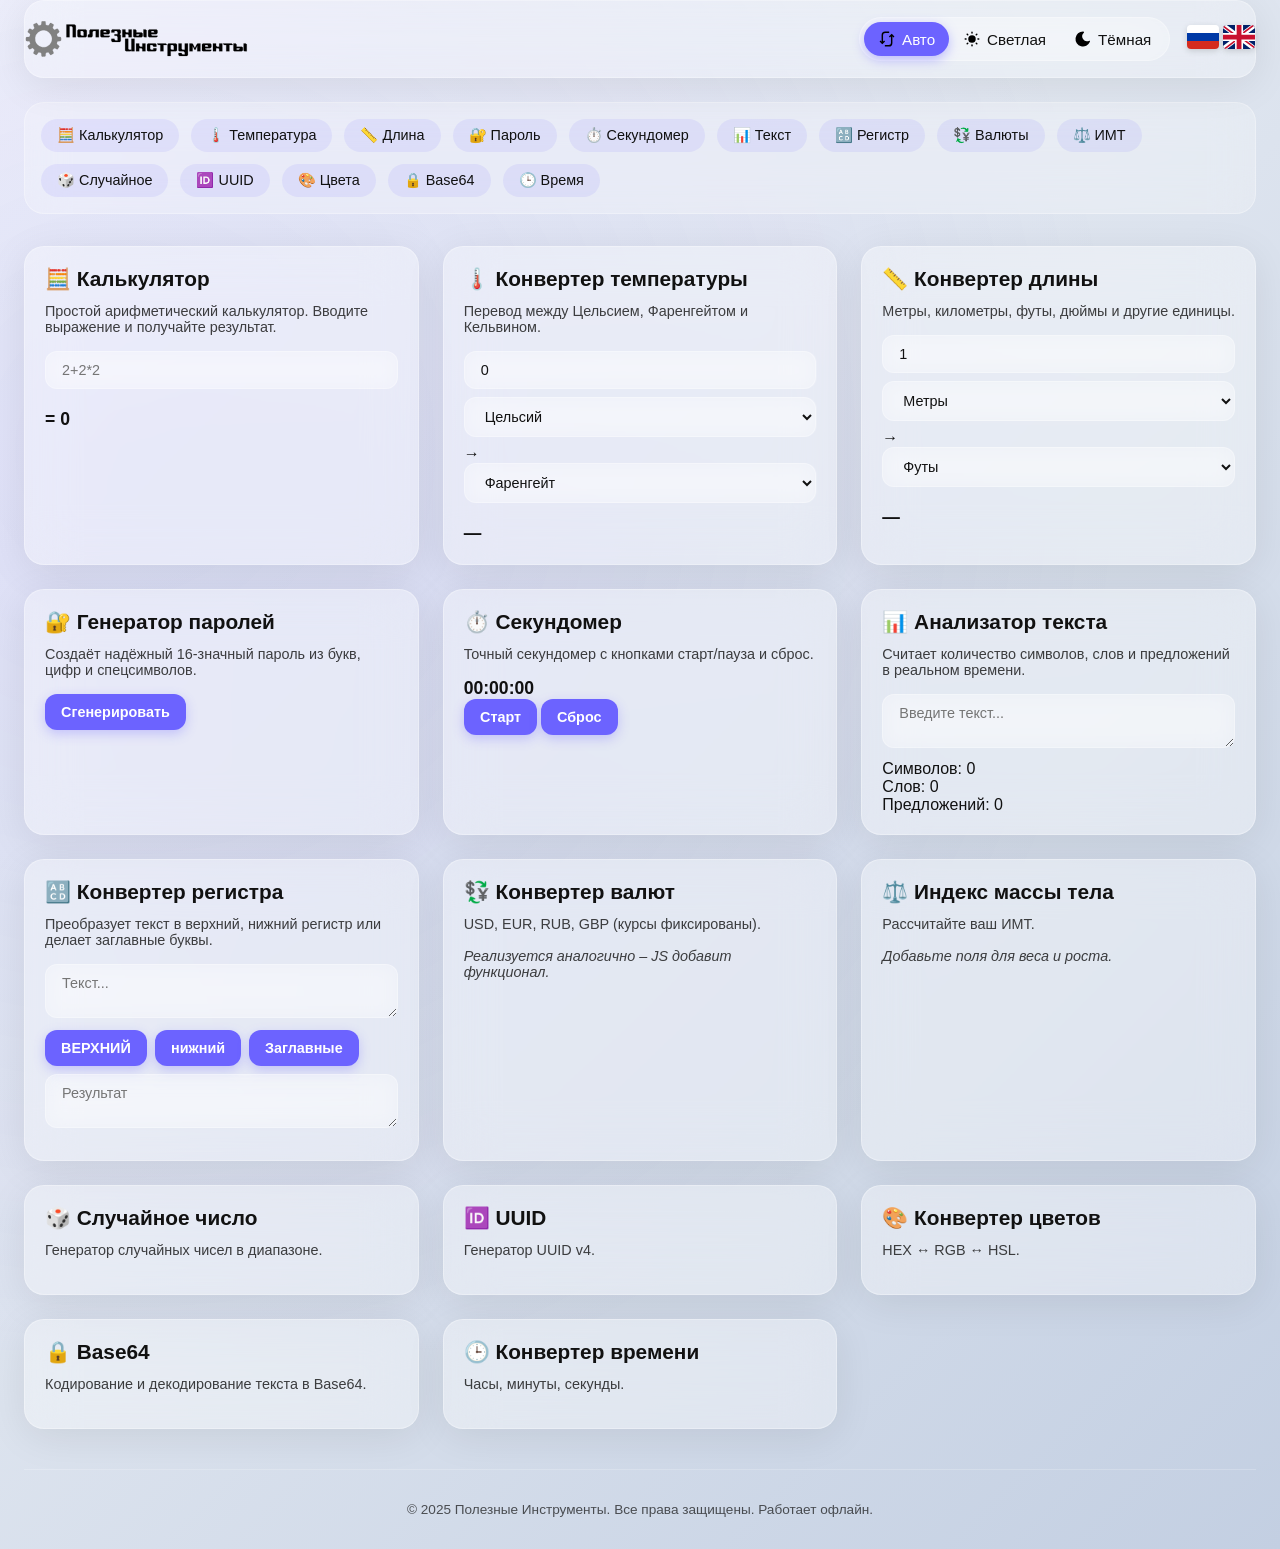
==== commit 0f34df06: "Коммит" ====
--- a/index.html
+++ b/index.html
@@ -116,7 +116,7 @@
     <header class="header glass">
 	  <div class="logo-container">
 		<a href="/" class="logo-link">
-		  <!-- Русский light логотип -->
+		  <!-- Русский light логотип (чёрный на белом) -->
 		  <svg class="logo-light" width="200" height="32" viewBox="0 0 1430 230" xmlns="http://www.w3.org/2000/svg">
 			<path fill="rgb(127,127,127)" stroke="rgb(127,127,127)" stroke-width="1" opacity="0.988" d="M108.5 1L123.5 1L127 3.5L129 22.5L130 25L145.5 29Q153.1 22.5 157 13L162.5 12L179 22.5L179 28.5L174 39.5L173 45.5L183.5 56L186.5 56L199.5 50L204.5 50L207 51L216 68.5L209.5 76L200 83.5Q199.9 95.1 205.5 101L220.5 102L226 104.5Q228.4 111.6 227 122.5L223.5 128L211.5 129L203 131L200 141.5L200 147.5L215 159.5L216 162.5L204.5 181L200.5 181L187.5 174L182.5 174L172 185.5L179 201.5L179 205.5L178 208L162.5 217L159.5 217L156 214.5L145.5 200L131.5 203L130 204.5L128 212.5L128 222.5L124.5 227Q113.8 225.3 107.5 228L102 224.5L100 205.5L97.5 203L83.5 200L71.5 216L66.5 217L51 208L50 202.5L57 184.5L53.5 180L44.5 173L28.5 181L25.5 181L21 177.5L13 161.5L16.5 157L29 147.5L30 144.5L24.5 130L9.5 129L5.5 128L3 125.5Q0.6 118.4 2 107.5L5.5 103L18.5 102L26 98.5L29 88.5L29 83.5L13 69.5L22 51Q24.4 49.3 30.5 50L42.5 56L45.5 56L55 48L56 41.5Q51 34.5 50 23.5L51 21L69.5 12L73 14.5L83.5 29L94.5 27L99 24.5L101 17.5L102 4.5L104.5 2L108.5 1ZM110 59L97 62L80 72Q65 84 61 107L62 128Q66 140 73 149Q84 163 106 167L124 167L135 164L154 151L165 134L168 123Q170 109 167 101Q163 85 153 76Q145 67 133 62L120 59L110 59Z"/>
 			<path fill="rgb(0,0,0)" stroke="rgb(0,0,0)" stroke-width="1" opacity="1" d="M261 23L310.5 23Q317.1 23.9 320 28.5L321 30.5L321 104L301.5 104L301 103.5L301 41.5L296.5 35L294.5 34L281 34L281 103.5L280.5 104L261 104L261 23Z"/>
@@ -141,7 +141,7 @@
 			<path fill="rgb(0,0,0)" stroke="rgb(0,0,0)" stroke-width="1" opacity="1" d="M1328 144L1342.5 144L1347 148.5L1348 151.5L1348 164L1381.5 164L1387 168.5L1388 170.5L1388 186.5L1384.5 192L1380.5 194L1333.5 194L1329 190.5L1328 188.5L1328 144ZM1348 174L1348 184L1361 184L1363 183L1368 177L1368 174L1348 174Z"/>
 			<path fill="rgb(0,0,0)" stroke="rgb(0,0,0)" stroke-width="1" opacity="1" d="M1393 144L1406.5 144L1412 148.5L1413 150.5L1413 194L1400.5 194L1395 191L1393 186.5L1393 144Z"/>
 		  </svg>
-		  <!-- Русский dark логотип -->
+		  <!-- Русский dark логотип (белый на тёмном) -->
 		  <svg class="logo-dark" width="200" height="32" viewBox="0 0 1430 230" xmlns="http://www.w3.org/2000/svg">
 			<path fill="rgb(128,128,128)" stroke="rgb(128,128,128)" stroke-width="1" opacity="0.996" d="M108.5 1L123.5 1L127 3.5L129 22.5L130 25L145.5 29L157 13L162.5 12L179 22.5L179 28.5L174 39.5L173 45.5L183.5 56L186.5 56L199.5 50L205.5 50L216 68.5L209.5 76L200 83.5Q199.9 95.1 205.5 101L220.5 102L226 104.5Q228.4 111.6 227 122.5L223.5 128L211.5 129L203 131L200 141.5L200 147.5L215 159.5L216 162.5L204.5 181L200.5 181L187.5 174L182.5 174L172 185.5L179 201.5L179 205.5L178 208L162.5 217L159.5 217L156 214.5L145.5 200L131.5 203L130 204.5L128 212.5L128 222.5L124.5 227Q113.8 225.3 107.5 228L102 224.5L100 205.5L97.5 203L83.5 200L71.5 216L66.5 217L51 208L50 202.5L57 185.5L53.5 180L44.5 173L28.5 181L25.5 181L21 177.5L13 161.5L16.5 157L29 147.5L30 144.5L26 131L17.5 129L9.5 129L5.5 128L3 125.5Q0.6 118.4 2 107.5L5.5 103L7.5 102L18.5 102L26 98.5L29 88.5L29 83.5L13 69.5L18 57.5L23.5 50L30.5 50L42.5 56L45.5 56L55 48L56 41.5Q51 34.5 50 23.5L52.5 20L69.5 12L73 14.5L83.5 29L94.5 27L99 24.5L101 17.5L102 4.5L104.5 2L108.5 1ZM111 59L97 62L80 72Q65 84 61 107L62 128Q66 140 73 149Q84 163 106 167L124 167L135 164L154 151L165 134L168 123Q170 109 167 101Q163 85 153 76Q145 67 133 62L119 59L111 59Z"/>
 			<path fill="rgb(255,255,255)" stroke="rgb(255,255,255)" stroke-width="1" opacity="1" d="M261 23L310.5 23Q317.1 23.9 320 28.5L321 30.5L321 104L301.5 104L301 103.5L301 41.5L296.5 35L294.5 34L281 34L281 103.5L280.5 104L261 104L261 23Z"/>
@@ -175,17 +175,43 @@
 			Авто
 		  </button>
 		  <button class="theme-btn" data-theme="light">
-			<svg xmlns="http://www.w3.org/2000/svg" width="24" height="24" viewBox="0 0 24 24" fill="currentColor"><path d="M12 19a1 1 0 0 1 .993 .883l.007 .117v1a1 1 0 0 1 -1.993 .117l-.007 -.117v-1a1 1 0 0 1 1 -1z"/><path d="M18.313 16.91l.094 .083l.7 .7a1 1 0 0 1 -1.32 1.497l-.094 -.083l-.7 -.7a1 1 0 0 1 1.218 -1.567l.102 .07z"/><path d="M7.007 16.993a1 1 0 0 1 .083 1.32l-.083 .094l-.7 .7a1 1 0 0 1 -1.497 -1.32l.083 -.094l.7 -.7a1 1 0 0 1 1.414 0z"/><path d="M4 11a1 1 0 0 1 .117 1.993l-.117 .007h-1a1 1 0 0 1 -.117 -1.993l.117 -.007h1z"/><path d="M21 11a1 1 0 0 1 .117 1.993l-.117 .007h-1a1 1 0 0 1 -.117 -1.993l.117 -.007h1z"/><path d="M6.213 4.81l.094 .083l.7 .7a1 1 0 0 1 -1.32 1.497l-.094 -.083l-.7 -.7a1 1 0 0 1 1.217 -1.567l.102 .07z"/><path d="M19.107 4.893a1 1 0 0 1 .083 1.32l-.083 .094l-.7 .7a1 1 0 0 1 -1.497 -1.32l.083 -.094l.7 -.7a1 1 0 0 1 1.414 0z"/><path d="M12 2a1 1 0 0 1 .993 .883l.007 .117v1a1 1 0 0 1 -1.993 .117l-.007 -.117v-1a1 1 0 0 1 1 -1z"/><path d="M12 7a5 5 0 1 1 -4.995 5.217l-.005 -.217l.005 -.217a5 5 0 0 1 4.995 -4.783z"/></svg>
+			<svg xmlns="http://www.w3.org/2000/svg" width="24" height="24" viewBox="0 0 24 24" fill="currentColor">
+			  <path d="M12 19a1 1 0 0 1 .993 .883l.007 .117v1a1 1 0 0 1 -1.993 .117l-.007 -.117v-1a1 1 0 0 1 1 -1z"/>
+			  <path d="M18.313 16.91l.094 .083l.7 .7a1 1 0 0 1 -1.32 1.497l-.094 -.083l-.7 -.7a1 1 0 0 1 1.218 -1.567l.102 .07z"/>
+			  <path d="M7.007 16.993a1 1 0 0 1 .083 1.32l-.083 .094l-.7 .7a1 1 0 0 1 -1.497 -1.32l.083 -.094l.7 -.7a1 1 0 0 1 1.414 0z"/>
+			  <path d="M4 11a1 1 0 0 1 .117 1.993l-.117 .007h-1a1 1 0 0 1 -.117 -1.993l.117 -.007h1z"/>
+			  <path d="M21 11a1 1 0 0 1 .117 1.993l-.117 .007h-1a1 1 0 0 1 -.117 -1.993l.117 -.007h1z"/>
+			  <path d="M6.213 4.81l.094 .083l.7 .7a1 1 0 0 1 -1.32 1.497l-.094 -.083l-.7 -.7a1 1 0 0 1 1.217 -1.567l.102 .07z"/>
+			  <path d="M19.107 4.893a1 1 0 0 1 .083 1.32l-.083 .094l-.7 .7a1 1 0 0 1 -1.497 -1.32l.083 -.094l.7 -.7a1 1 0 0 1 1.414 0z"/>
+			  <path d="M12 2a1 1 0 0 1 .993 .883l.007 .117v1a1 1 0 0 1 -1.993 .117l-.007 -.117v-1a1 1 0 0 1 1 -1z"/>
+			  <path d="M12 7a5 5 0 1 1 -4.995 5.217l-.005 -.217l.005 -.217a5 5 0 0 1 4.995 -4.783z"/>
+			</svg>
 			Светлая
 		  </button>
 		  <button class="theme-btn" data-theme="dark">
-			<svg xmlns="http://www.w3.org/2000/svg" width="24" height="24" viewBox="0 0 24 24" fill="currentColor"><path d="M12 1.992a10 10 0 1 0 9.236 13.838c.341 -.82 -.476 -1.644 -1.298 -1.31a6.5 6.5 0 0 1 -6.864 -10.787l.077 -.08c.551 -.63 .113 -1.653 -.758 -1.653h-.266l-.068 -.006l-.06 -.002z"/></svg>
+			<svg xmlns="http://www.w3.org/2000/svg" width="24" height="24" viewBox="0 0 24 24" fill="currentColor">
+			  <path d="M12 1.992a10 10 0 1 0 9.236 13.838c.341 -.82 -.476 -1.644 -1.298 -1.31a6.5 6.5 0 0 1 -6.864 -10.787l.077 -.08c.551 -.63 .113 -1.653 -.758 -1.653h-.266l-.068 -.006l-.06 -.002z"/>
+			</svg>
 			Тёмная
 		  </button>
 		</div>
 		<div class="lang-switch">
-		  <a href="/" title="Русский"><svg>...</svg></a>
-		  <a href="/en/" title="English"><svg>...</svg></a>
+		  <a href="/" title="Русский">
+			<svg xmlns="http://www.w3.org/2000/svg" id="flag-icons-ru" viewBox="0 0 640 480">
+			  <path fill="#fff" d="M0 0h640v160H0z"/>
+			  <path fill="#0039a6" d="M0 160h640v160H0z"/>
+			  <path fill="#d52b1e" d="M0 320h640v160H0z"/>
+			</svg>
+		  </a>
+		  <a href="/en/" title="English">
+			<svg xmlns="http://www.w3.org/2000/svg" id="flag-icons-uk" viewBox="0 0 640 480">
+			  <path fill="#012169" d="M0 0h640v480H0z"/>
+			  <path fill="#FFF" d="m75 0 244 181L562 0h78v62L400 241l240 178v61h-80L320 301 81 480H0v-60l239-178L0 64V0z"/>
+			  <path fill="#C8102E" d="m424 281 216 159v40L369 281zm-184 20 6 35L54 480H0zM640 0v3L391 191l2-44L590 0zM0 0l239 176h-60L0 42z"/>
+			  <path fill="#FFF" d="M241 0v480h160V0zM0 160v160h640V160z"/>
+			  <path fill="#C8102E" d="M0 193v96h640v-96zM273 0v480h96V0z"/>
+			</svg>
+		  </a>
 		</div>
 	  </div>
 	</header>
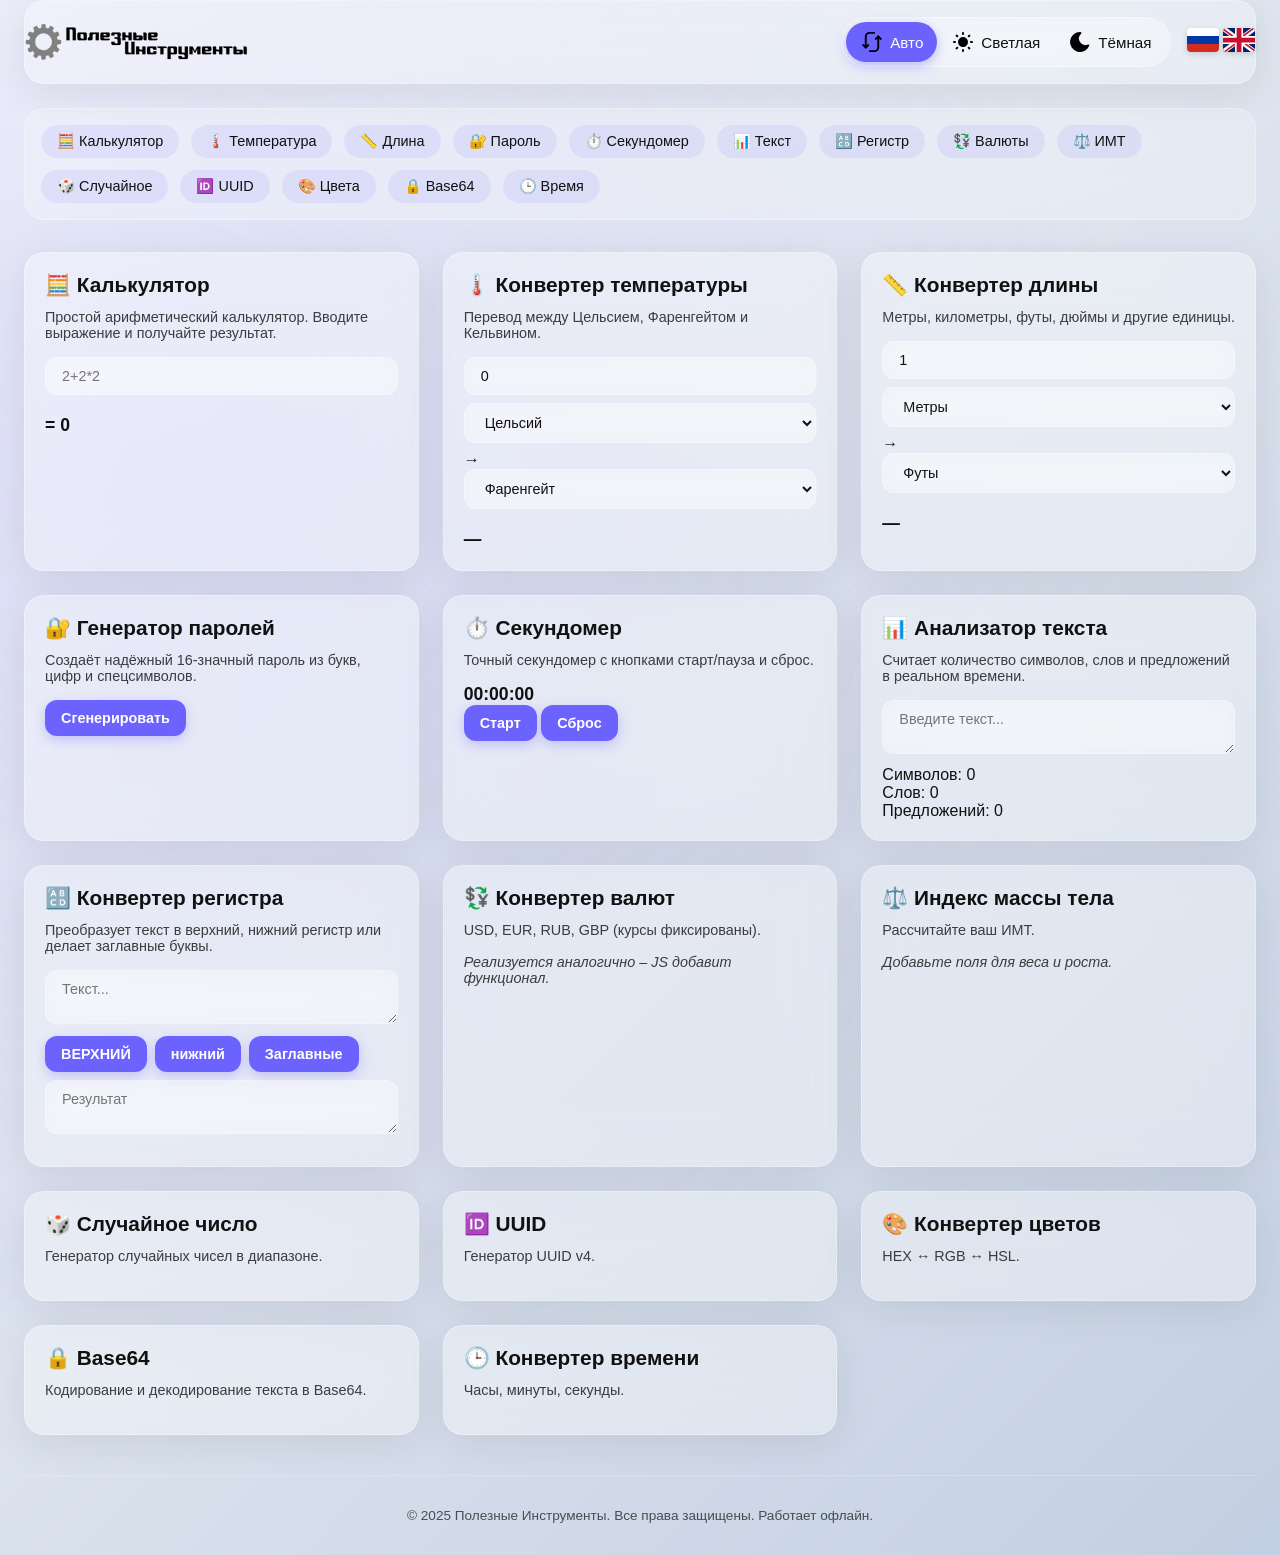
==== commit da329b1b: "Коммит" ====
--- a/index.html
+++ b/index.html
@@ -171,11 +171,16 @@
 	  <div class="controls">
 		<div class="theme-switch">
 		  <button class="theme-btn active" data-theme="auto">
-			<svg xmlns="http://www.w3.org/2000/svg" xmlns:xlink="http://www.w3.org/1999/xlink" viewBox="0 0 50 50" width="24px" height="24px"><polyline fill="none" stroke="currentColor" stroke-width="4" stroke-miterlimit="10" points="18.277,30.309 12,36.586 5.715,30.301 "/><path fill="none" stroke="currentColor" stroke-width="4" stroke-miterlimit="10" d="M31,6H20c-4.4,0-8,3.6-8,8v23"/><polyline fill="none" stroke="currentColor" stroke-width="4" stroke-miterlimit="10" points="31.703,19.719 38,13.422 44.281,19.703 "/><path fill="none" stroke="currentColor" stroke-width="4" stroke-miterlimit="10" d="M19,44h11c4.4,0,8-3.6,8-8V13"/></svg>
+			<svg xmlns="http://www.w3.org/2000/svg" xmlns:xlink="http://www.w3.org/1999/xlink" viewBox="0 0 50 50">
+			  <polyline fill="none" stroke="currentColor" stroke-width="4" stroke-miterlimit="10" points="18.277,30.309 12,36.586 5.715,30.301 "/>
+			  <path fill="none" stroke="currentColor" stroke-width="4" stroke-miterlimit="10" d="M31,6H20c-4.4,0-8,3.6-8,8v23"/>
+			  <polyline fill="none" stroke="currentColor" stroke-width="4" stroke-miterlimit="10" points="31.703,19.719 38,13.422 44.281,19.703 "/>
+			  <path fill="none" stroke="currentColor" stroke-width="4" stroke-miterlimit="10" d="M19,44h11c4.4,0,8-3.6,8-8V13"/>
+			</svg>
 			Авто
 		  </button>
 		  <button class="theme-btn" data-theme="light">
-			<svg xmlns="http://www.w3.org/2000/svg" width="24" height="24" viewBox="0 0 24 24" fill="currentColor">
+			<svg xmlns="http://www.w3.org/2000/svg" viewBox="0 0 24 24" fill="currentColor">
 			  <path d="M12 19a1 1 0 0 1 .993 .883l.007 .117v1a1 1 0 0 1 -1.993 .117l-.007 -.117v-1a1 1 0 0 1 1 -1z"/>
 			  <path d="M18.313 16.91l.094 .083l.7 .7a1 1 0 0 1 -1.32 1.497l-.094 -.083l-.7 -.7a1 1 0 0 1 1.218 -1.567l.102 .07z"/>
 			  <path d="M7.007 16.993a1 1 0 0 1 .083 1.32l-.083 .094l-.7 .7a1 1 0 0 1 -1.497 -1.32l.083 -.094l.7 -.7a1 1 0 0 1 1.414 0z"/>
@@ -189,7 +194,7 @@
 			Светлая
 		  </button>
 		  <button class="theme-btn" data-theme="dark">
-			<svg xmlns="http://www.w3.org/2000/svg" width="24" height="24" viewBox="0 0 24 24" fill="currentColor">
+			<svg xmlns="http://www.w3.org/2000/svg" viewBox="0 0 24 24" fill="currentColor">
 			  <path d="M12 1.992a10 10 0 1 0 9.236 13.838c.341 -.82 -.476 -1.644 -1.298 -1.31a6.5 6.5 0 0 1 -6.864 -10.787l.077 -.08c.551 -.63 .113 -1.653 -.758 -1.653h-.266l-.068 -.006l-.06 -.002z"/>
 			</svg>
 			Тёмная
@@ -197,14 +202,14 @@
 		</div>
 		<div class="lang-switch">
 		  <a href="/" title="Русский">
-			<svg xmlns="http://www.w3.org/2000/svg" id="flag-icons-ru" viewBox="0 0 640 480">
+			<svg xmlns="http://www.w3.org/2000/svg" viewBox="0 0 640 480">
 			  <path fill="#fff" d="M0 0h640v160H0z"/>
 			  <path fill="#0039a6" d="M0 160h640v160H0z"/>
 			  <path fill="#d52b1e" d="M0 320h640v160H0z"/>
 			</svg>
 		  </a>
 		  <a href="/en/" title="English">
-			<svg xmlns="http://www.w3.org/2000/svg" id="flag-icons-uk" viewBox="0 0 640 480">
+			<svg xmlns="http://www.w3.org/2000/svg" viewBox="0 0 640 480">
 			  <path fill="#012169" d="M0 0h640v480H0z"/>
 			  <path fill="#FFF" d="m75 0 244 181L562 0h78v62L400 241l240 178v61h-80L320 301 81 480H0v-60l239-178L0 64V0z"/>
 			  <path fill="#C8102E" d="m424 281 216 159v40L369 281zm-184 20 6 35L54 480H0zM640 0v3L391 191l2-44L590 0zM0 0l239 176h-60L0 42z"/>
--- a/style.css
+++ b/style.css
@@ -145,8 +145,8 @@
   gap: 6px;
 }
 .theme-btn svg {
-  width: 18px;
-  height: 18px;
+  width: 24px;
+  height: 24px;
   flex-shrink: 0;
 }
 body:not(.dark) .theme-btn svg { color: #000; }
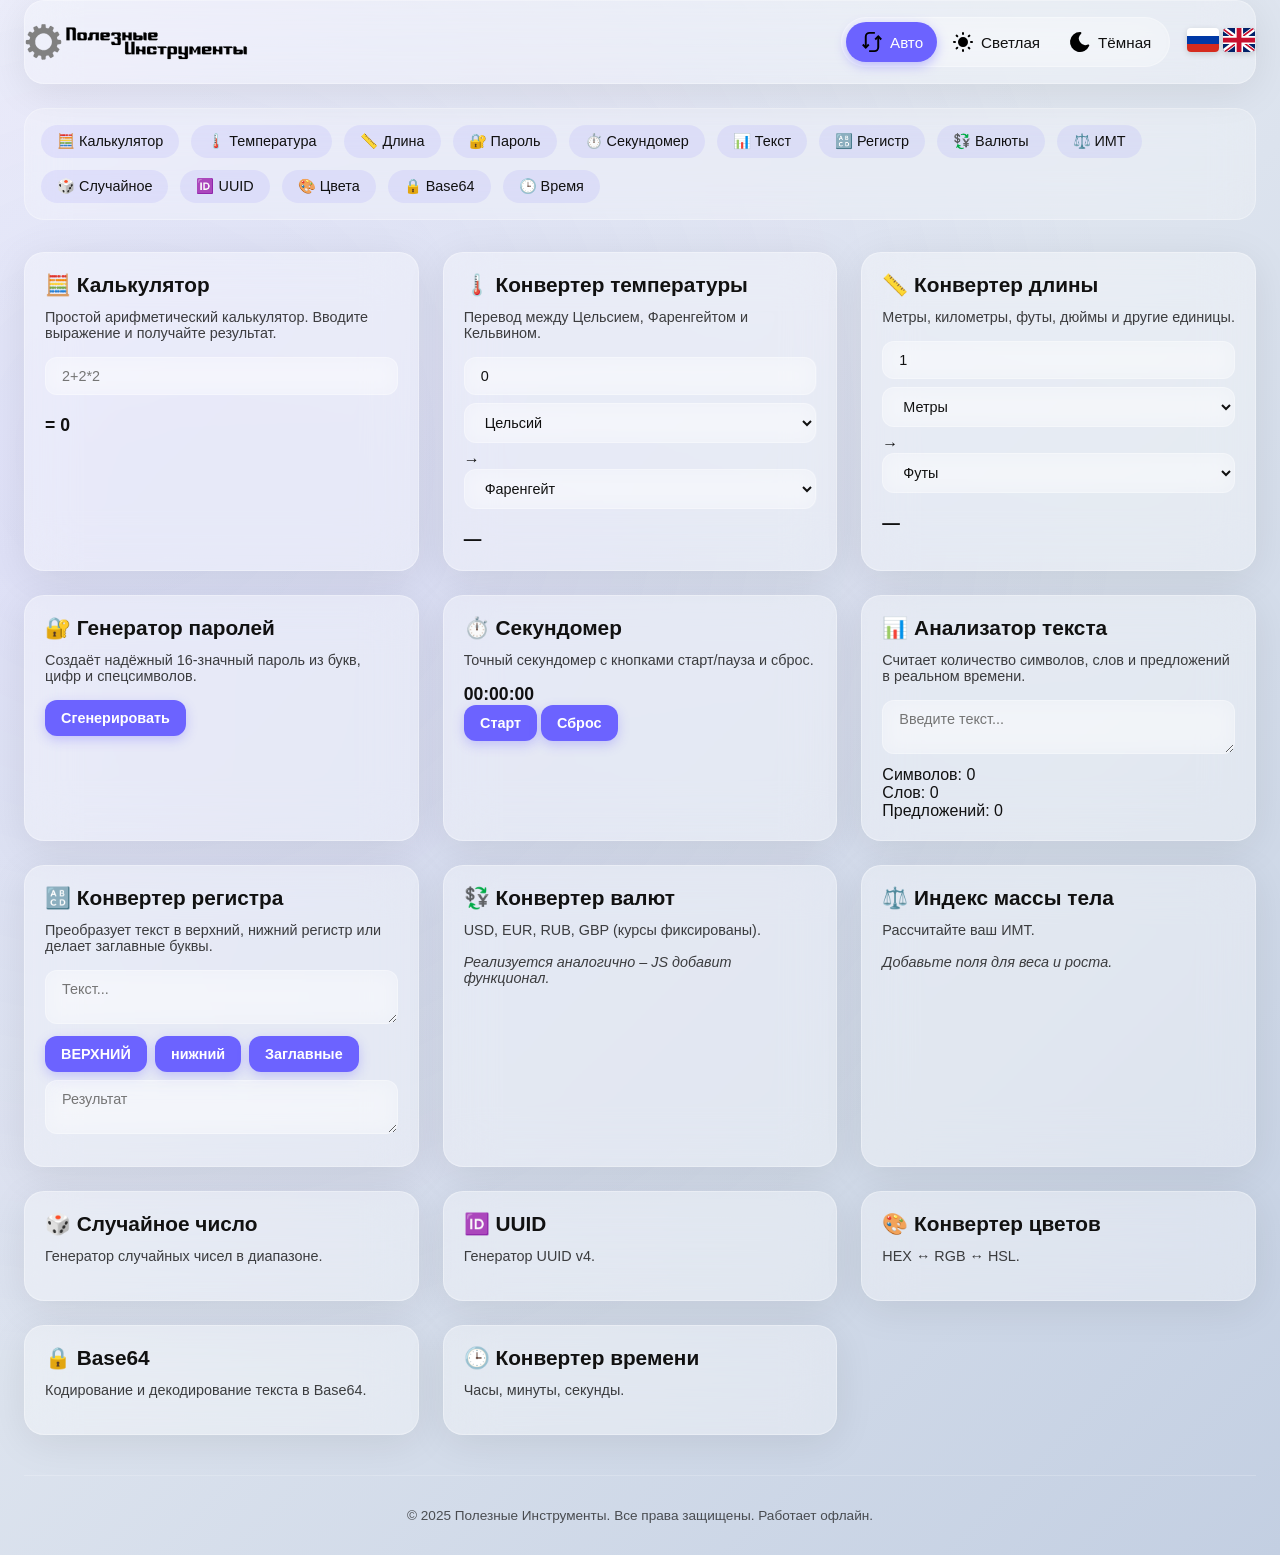
==== commit c9203666: "Коммит" ====
--- a/index.html
+++ b/index.html
@@ -55,6 +55,83 @@
   </script>
 
   <!-- ВСЕ 60 FAVICONS (SVG основной) -->
+  <!-- Основная SVG-иконка (главная) -->
+	<link rel="icon" type="image/svg+xml" href="/images/favicon.svg">
+
+	<!-- Остальные 59 иконок -->
+	<link rel="icon" type="image/png" sizes="16x16" href="/images/favicon-16x16.png">
+	<link rel="icon" type="image/png" sizes="32x32" href="/images/favicon-32x32.png">
+	<link rel="icon" type="image/png" sizes="48x48" href="/images/favicon-48x48.png">
+	<link rel="icon" type="image/png" sizes="96x96" href="/images/favicon-96x96.png">
+	<link rel="icon" type="image/png" sizes="120x120" href="/images/favicon-120x120.png">
+	<link rel="icon" type="image/png" sizes="180x180" href="/images/favicon-180x180.png">
+	<link rel="icon" type="image/png" href="/images/favicon.png">
+
+	<link rel="icon" type="image/webp" sizes="16x16" href="/images/favicon-16x16.webp">
+	<link rel="icon" type="image/webp" sizes="32x32" href="/images/favicon-32x32.webp">
+	<link rel="icon" type="image/webp" sizes="48x48" href="/images/favicon-48x48.webp">
+	<link rel="icon" type="image/webp" sizes="120x120" href="/images/favicon-120x120.webp">
+	<link rel="icon" type="image/webp" sizes="180x180" href="/images/favicon-180x180.webp">
+	<link rel="icon" type="image/webp" href="/images/favicon.webp">
+
+	<link rel="icon" type="image/x-icon" sizes="16x16" href="/images/favicon-16x16.ico">
+	<link rel="icon" type="image/x-icon" sizes="32x32" href="/images/favicon-32x32.ico">
+	<link rel="icon" type="image/x-icon" sizes="48x48" href="/images/favicon-48x48.ico">
+	<link rel="icon" type="image/x-icon" sizes="120x120" href="/images/favicon-120x120.ico">
+	<link rel="icon" type="image/x-icon" sizes="180x180" href="/images/favicon-180x180.ico">
+	<link rel="icon" type="image/x-icon" href="/images/favicon.ico">
+
+	<!-- Apple Touch Icons -->
+	<link rel="apple-touch-icon" sizes="57x57" href="/images/apple-touch-icon-57x57.png">
+	<link rel="apple-touch-icon" sizes="60x60" href="/images/apple-touch-icon-60x60.png">
+	<link rel="apple-touch-icon" sizes="72x72" href="/images/apple-touch-icon-72x72.png">
+	<link rel="apple-touch-icon" sizes="76x76" href="/images/apple-touch-icon-76x76.png">
+	<link rel="apple-touch-icon" sizes="114x114" href="/images/apple-touch-icon-114x114.png">
+	<link rel="apple-touch-icon" sizes="120x120" href="/images/apple-touch-icon-120x120.png">
+	<link rel="apple-touch-icon" sizes="144x144" href="/images/apple-touch-icon-144x144.png">
+	<link rel="apple-touch-icon" sizes="152x152" href="/images/apple-touch-icon-152x152.png">
+	<link rel="apple-touch-icon" sizes="167x167" href="/images/apple-touch-icon-167x167.png">
+	<link rel="apple-touch-icon" sizes="180x180" href="/images/apple-touch-icon-180x180.png">
+	<link rel="apple-touch-icon" href="/images/apple-touch-icon.png">
+
+	<!-- Дополнительные Apple-иконки (apple-icon-*) -->
+	<link rel="apple-touch-icon" sizes="57x57" href="/images/apple-icon-57x57.png">
+	<link rel="apple-touch-icon" sizes="60x60" href="/images/apple-icon-60x60.png">
+	<link rel="apple-touch-icon" sizes="72x72" href="/images/apple-icon-72x72.png">
+	<link rel="apple-touch-icon" sizes="76x76" href="/images/apple-icon-76x76.png">
+	<link rel="apple-touch-icon" sizes="114x114" href="/images/apple-icon-114x114.png">
+	<link rel="apple-touch-icon" sizes="120x120" href="/images/apple-icon-120x120.png">
+	<link rel="apple-touch-icon" sizes="144x144" href="/images/apple-icon-144x144.png">
+	<link rel="apple-touch-icon" sizes="152x152" href="/images/apple-icon-152x152.png">
+	<link rel="apple-touch-icon" sizes="180x180" href="/images/apple-icon-180x180.png">
+
+	<!-- Android Chrome Icons -->
+	<link rel="icon" type="image/png" sizes="36x36" href="/images/android-chrome-36x36.png">
+	<link rel="icon" type="image/png" sizes="48x48" href="/images/android-chrome-48x48.png">
+	<link rel="icon" type="image/png" sizes="72x72" href="/images/android-chrome-72x72.png">
+	<link rel="icon" type="image/png" sizes="96x96" href="/images/android-chrome-96x96.png">
+	<link rel="icon" type="image/png" sizes="144x144" href="/images/android-chrome-144x144.png">
+	<link rel="icon" type="image/png" sizes="168x168" href="/images/android-chrome-168x168.png">
+	<link rel="icon" type="image/png" sizes="180x180" href="/images/android-chrome-180x180.png">
+	<link rel="icon" type="image/png" sizes="192x192" href="/images/android-chrome-192x192.png">
+	<link rel="icon" type="image/png" sizes="256x256" href="/images/android-chrome-256x256.png">
+	<link rel="icon" type="image/png" sizes="384x384" href="/images/android-chrome-384x384.png">
+	<link rel="icon" type="image/png" sizes="512x512" href="/images/android-chrome-512x512.png">
+	<link rel="icon" type="image/png" sizes="1024x1024" href="/images/android-chrome-1024x1024.png">
+
+	<!-- Android значок (универсальный) -->
+	<link rel="icon" type="image/png" sizes="192x192" href="/images/android-icon-192x192.png">
+
+	<!-- Windows Tile Icons -->
+	<meta name="msapplication-TileImage" content="/images/mstile-70x70.png">
+	<meta name="msapplication-TileImage" content="/images/mstile-150x150.png">
+	<meta name="msapplication-TileImage" content="/images/mstile-310x150.png">
+	<meta name="msapplication-TileImage" content="/images/mstile-310x310.png">
+
+	<!-- Maskable Icons (для PWA) -->
+	<link rel="icon" type="image/png" sizes="192x192" href="/images/maskable-icon-192x192.png" purpose="any maskable">
+	<link rel="icon" type="image/png" sizes="512x512" href="/images/maskable-icon-512x512.png" purpose="any maskable">
+	<link rel="icon" type="image/png" sizes="1024x1024" href="/images/maskable-icon-1024x1024.png" purpose="any maskable">
   <link rel="icon" type="image/svg+xml" href="/images/favicon.svg">
   <link rel="icon" type="image/png" sizes="16x16" href="/images/favicon-16x16.png">
   <link rel="icon" type="image/png" sizes="32x32" href="/images/favicon-32x32.png">
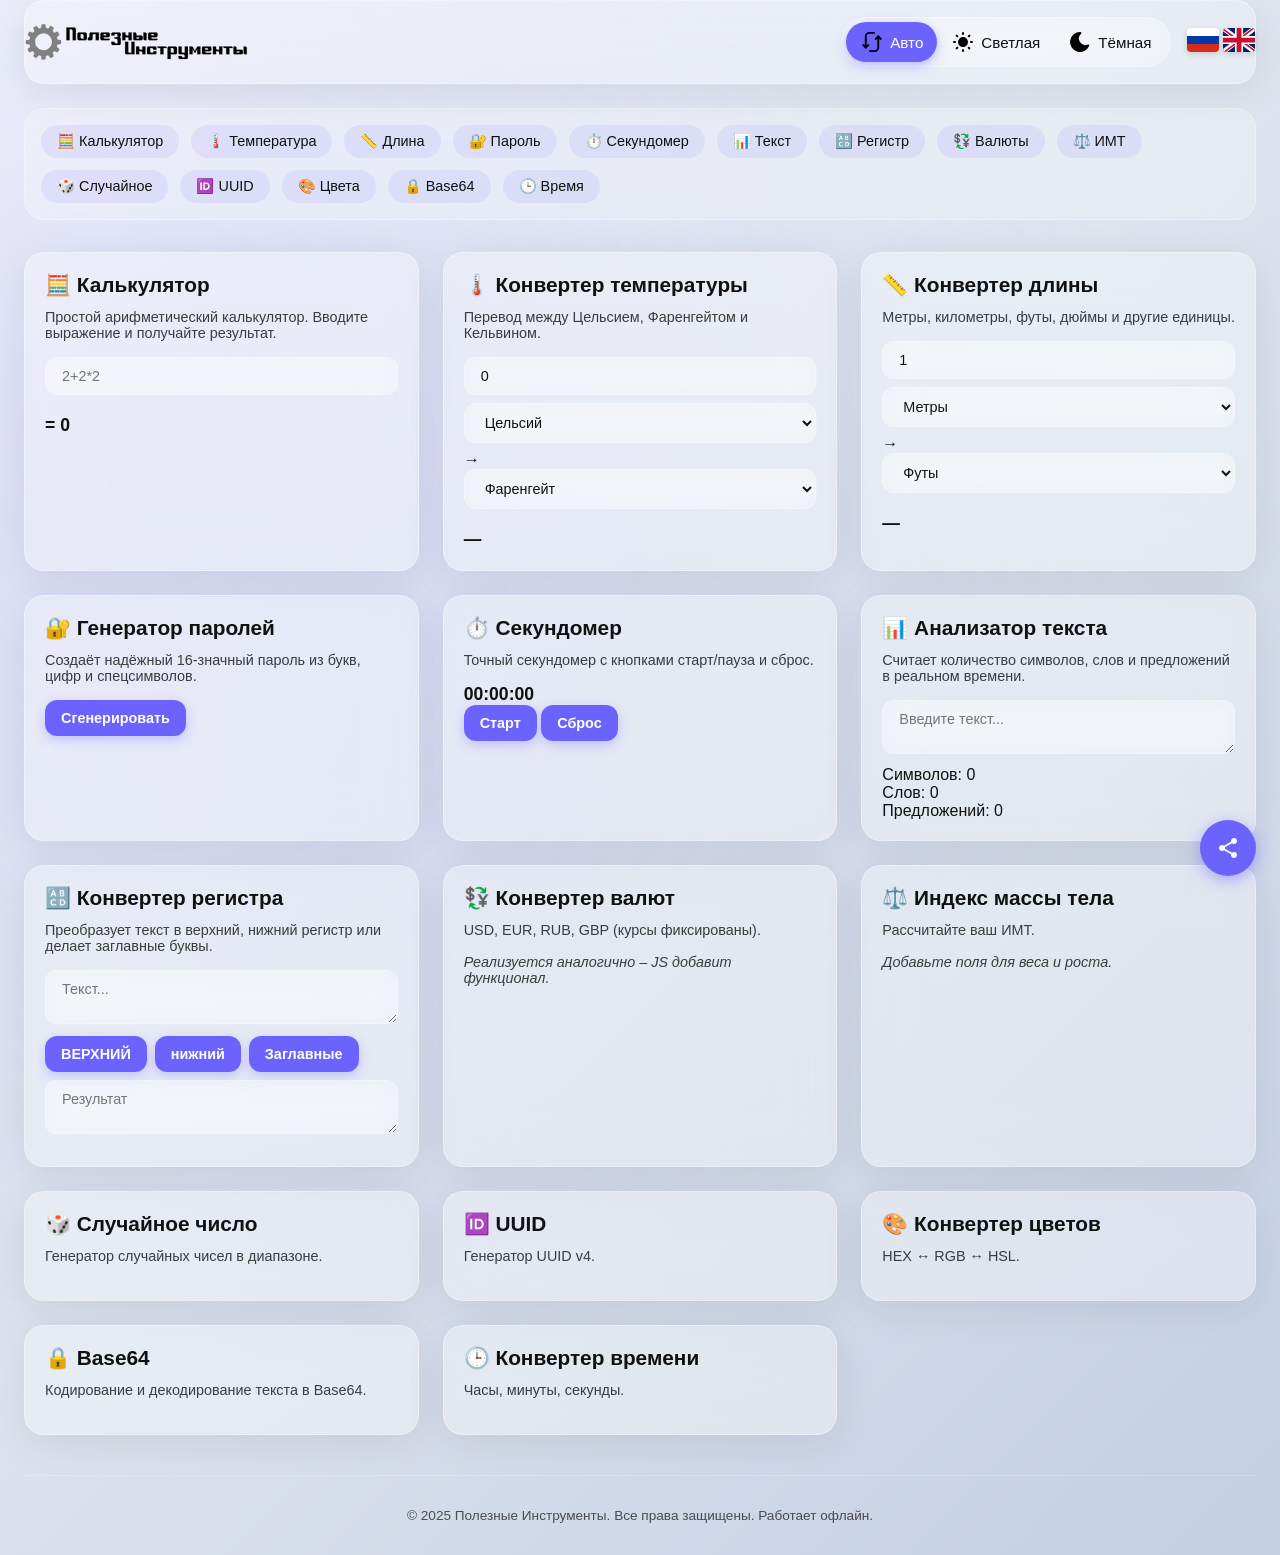
==== commit cac50a3f: "Коммит" ====
--- a/index.html
+++ b/index.html
@@ -420,5 +420,6 @@
     </footer>
   </div>
   <script src="/script.js"></script>
+  <script src="/share.js"></script>
 </body>
 </html>
--- a/style.css
+++ b/style.css
@@ -337,4 +337,104 @@
   color: var(--accent);
   text-decoration: none;
   font-weight: 600;
+}
+
+/* Кнопка "Поделиться" */
+.share-btn {
+  position: fixed;
+  bottom: 24px;
+  right: 24px;
+  width: 56px;
+  height: 56px;
+  border-radius: 50%;
+  background: var(--accent);
+  color: white;
+  border: none;
+  box-shadow: 0 4px 16px rgba(108,99,255,0.5);
+  cursor: pointer;
+  z-index: 999;
+  display: flex;
+  align-items: center;
+  justify-content: center;
+  transition: all 0.3s ease;
+}
+.share-btn:hover {
+  transform: scale(1.08);
+  box-shadow: 0 8px 24px rgba(108,99,255,0.7);
+}
+.share-btn svg {
+  width: 24px;
+  height: 24px;
+  fill: white;
+}
+
+/* Панель с иконками */
+.share-panel {
+  position: fixed;
+  bottom: 90px;
+  right: 24px;
+  background: var(--glass-bg-light);
+  backdrop-filter: blur(30px);
+  -webkit-backdrop-filter: blur(30px);
+  border: 1px solid var(--glass-border-light);
+  border-radius: 20px;
+  padding: 16px;
+  display: none;
+  flex-wrap: wrap;
+  gap: 12px;
+  max-width: 360px;
+  z-index: 999;
+  box-shadow: 0 12px 40px rgba(0,0,0,0.2);
+  transition: opacity 0.3s ease;
+}
+body.dark .share-panel {
+  background: var(--glass-bg-dark);
+  border-color: var(--glass-border-dark);
+}
+.share-panel.visible {
+  display: flex;
+}
+.share-panel a,
+.share-panel button {
+  display: flex;
+  align-items: center;
+  justify-content: center;
+  width: 48px;
+  height: 48px;
+  border-radius: 14px;
+  background: rgba(255,255,255,0.15);
+  border: none;
+  cursor: pointer;
+  transition: all 0.2s;
+  color: inherit;
+  text-decoration: none;
+}
+body.dark .share-panel a,
+body.dark .share-panel button {
+  background: rgba(255,255,255,0.1);
+}
+.share-panel a:hover,
+.share-panel button:hover {
+  background: var(--accent);
+  transform: translateY(-3px);
+}
+.share-panel svg {
+  width: 24px;
+  height: 24px;
+}
+/* Для кнопки копирования */
+.copy-tooltip {
+  position: absolute;
+  bottom: -24px;
+  left: 50%;
+  transform: translateX(-50%);
+  background: black;
+  color: white;
+  font-size: 12px;
+  padding: 2px 8px;
+  border-radius: 6px;
+  white-space: nowrap;
+  pointer-events: none;
+  opacity: 0;
+  transition: opacity 0.2s;
 }
